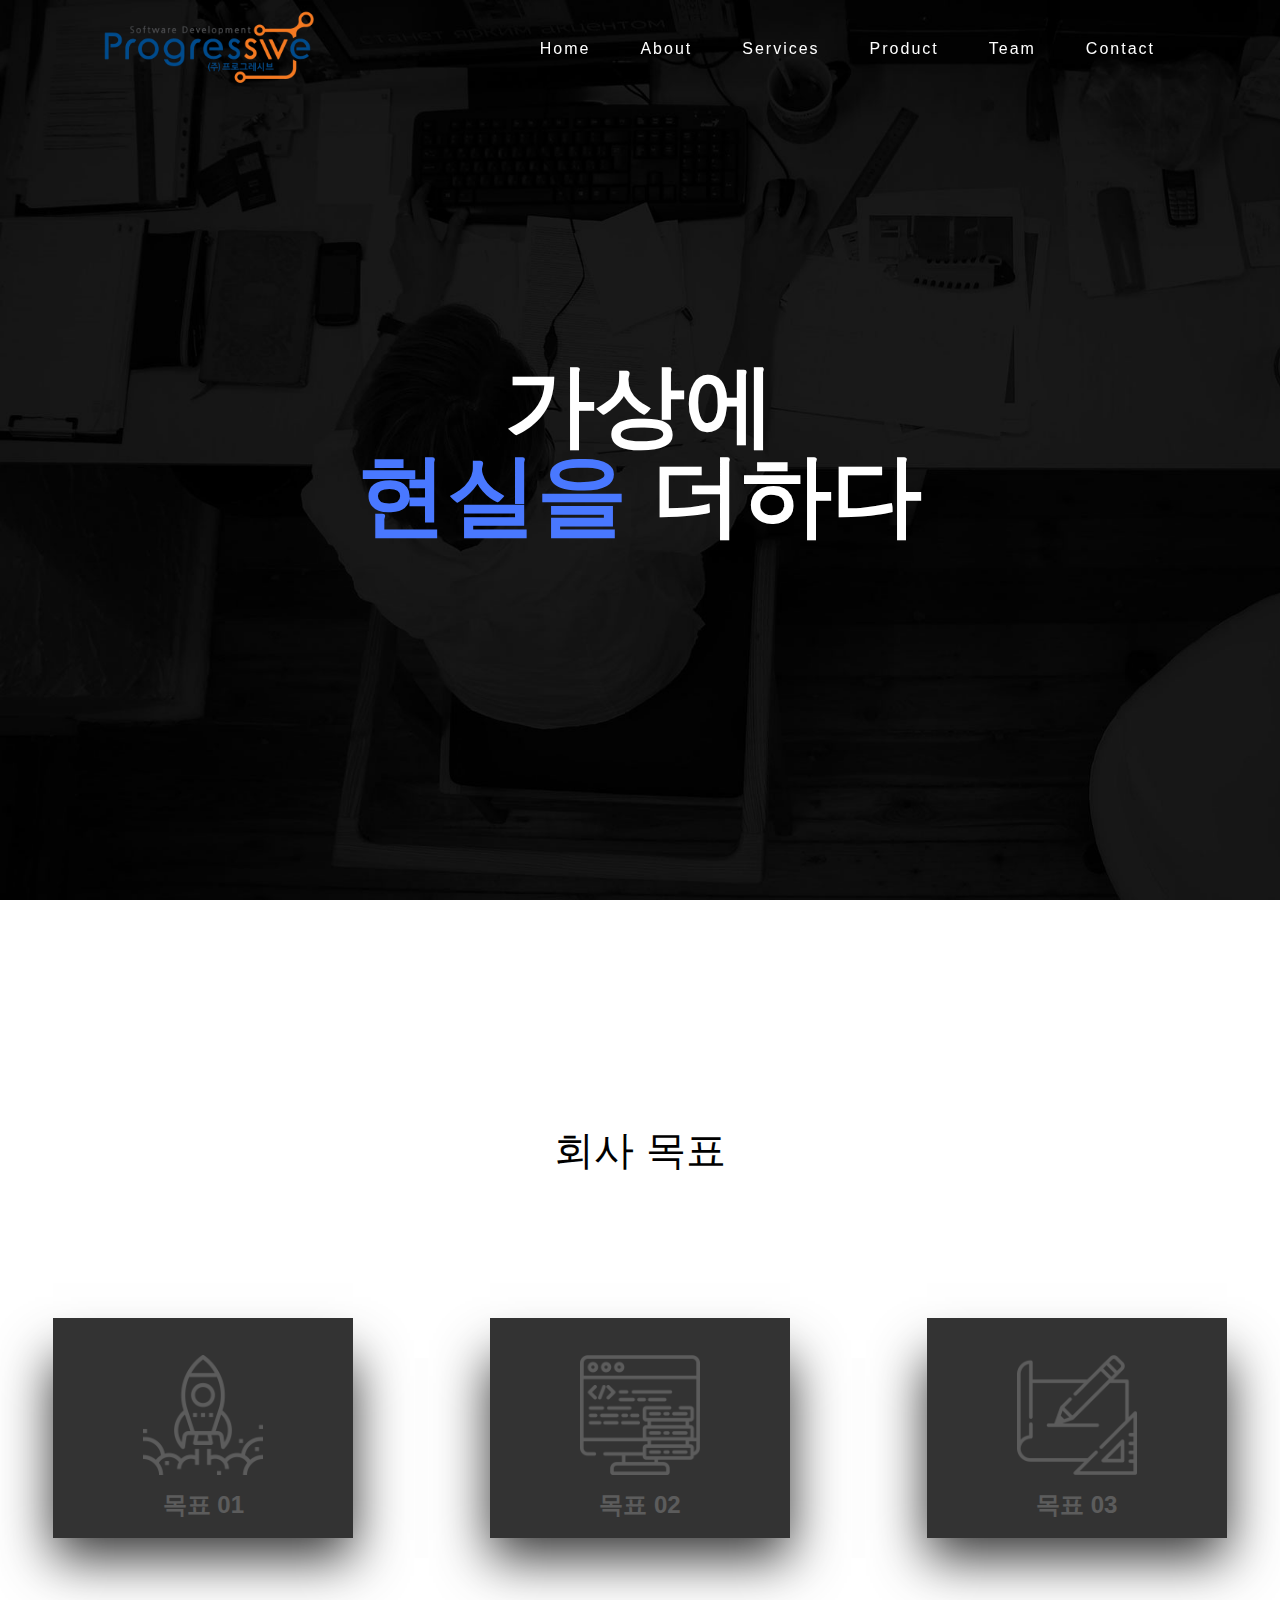
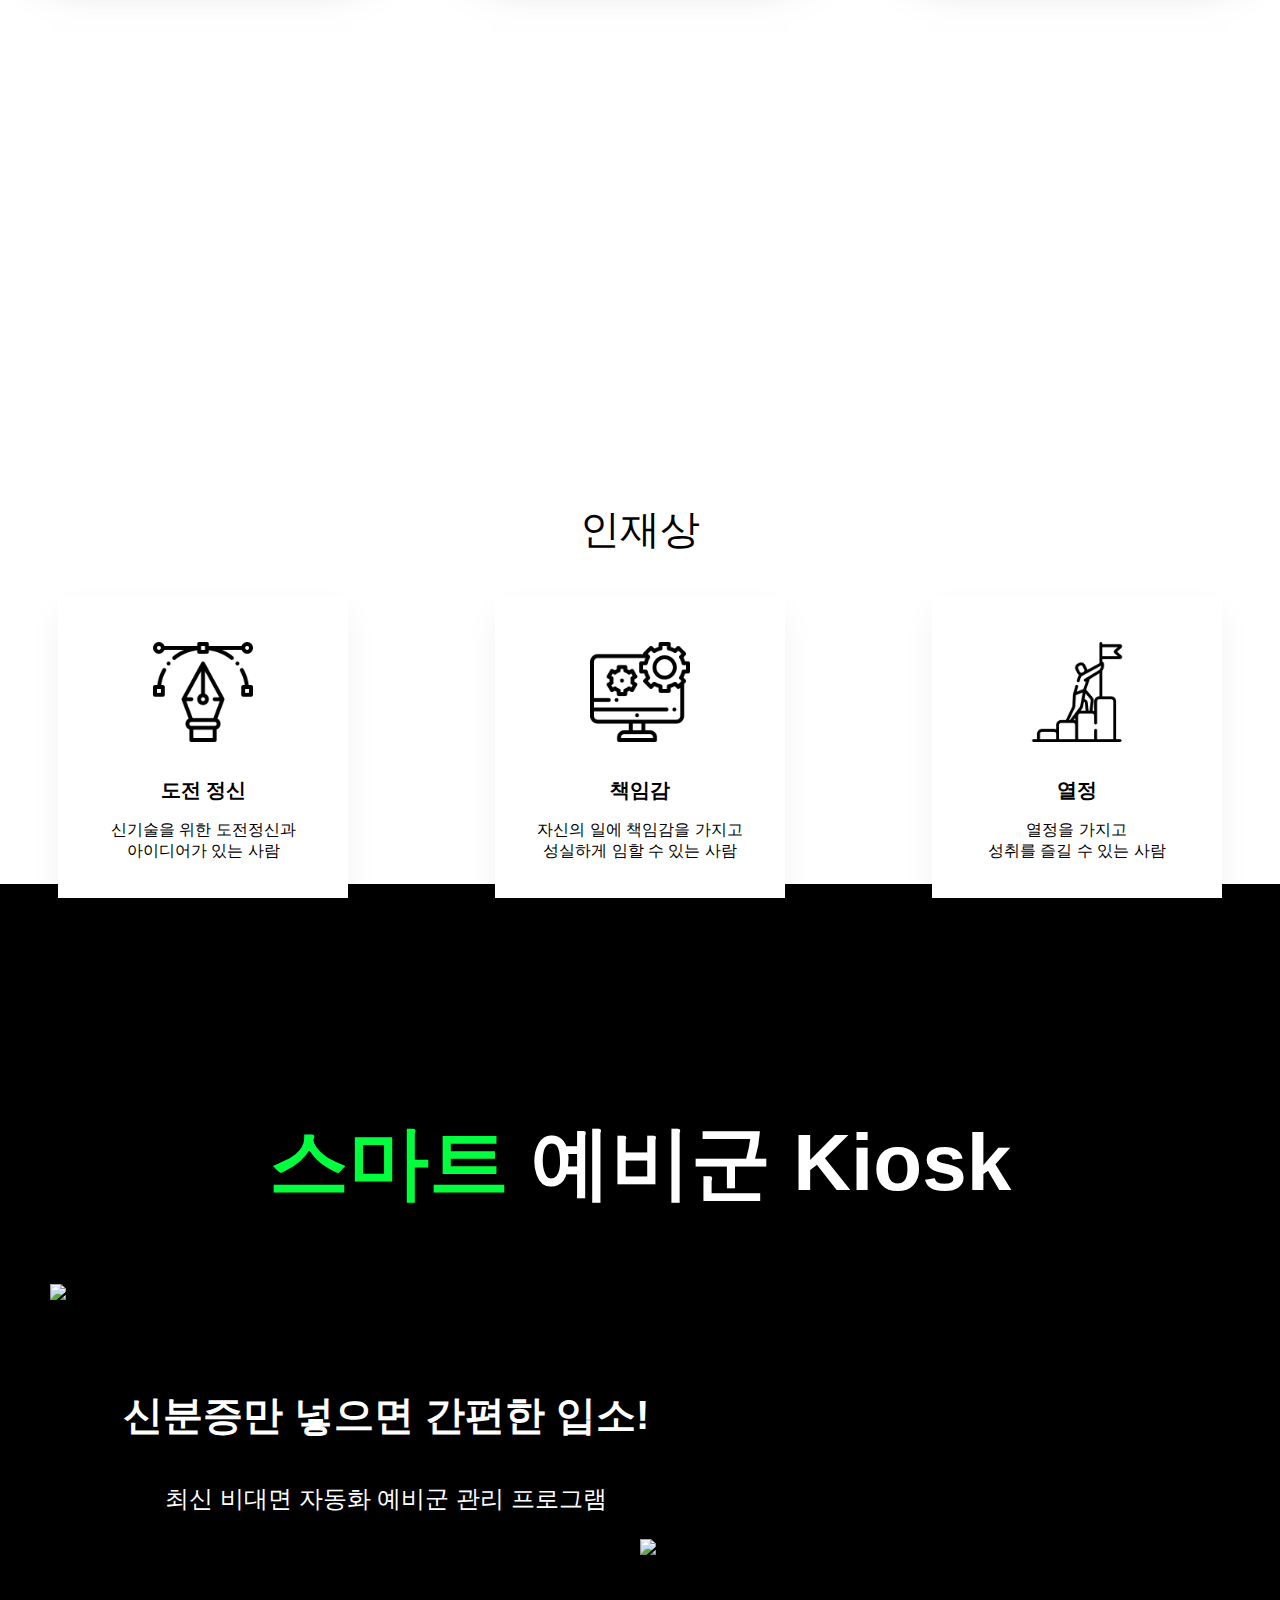
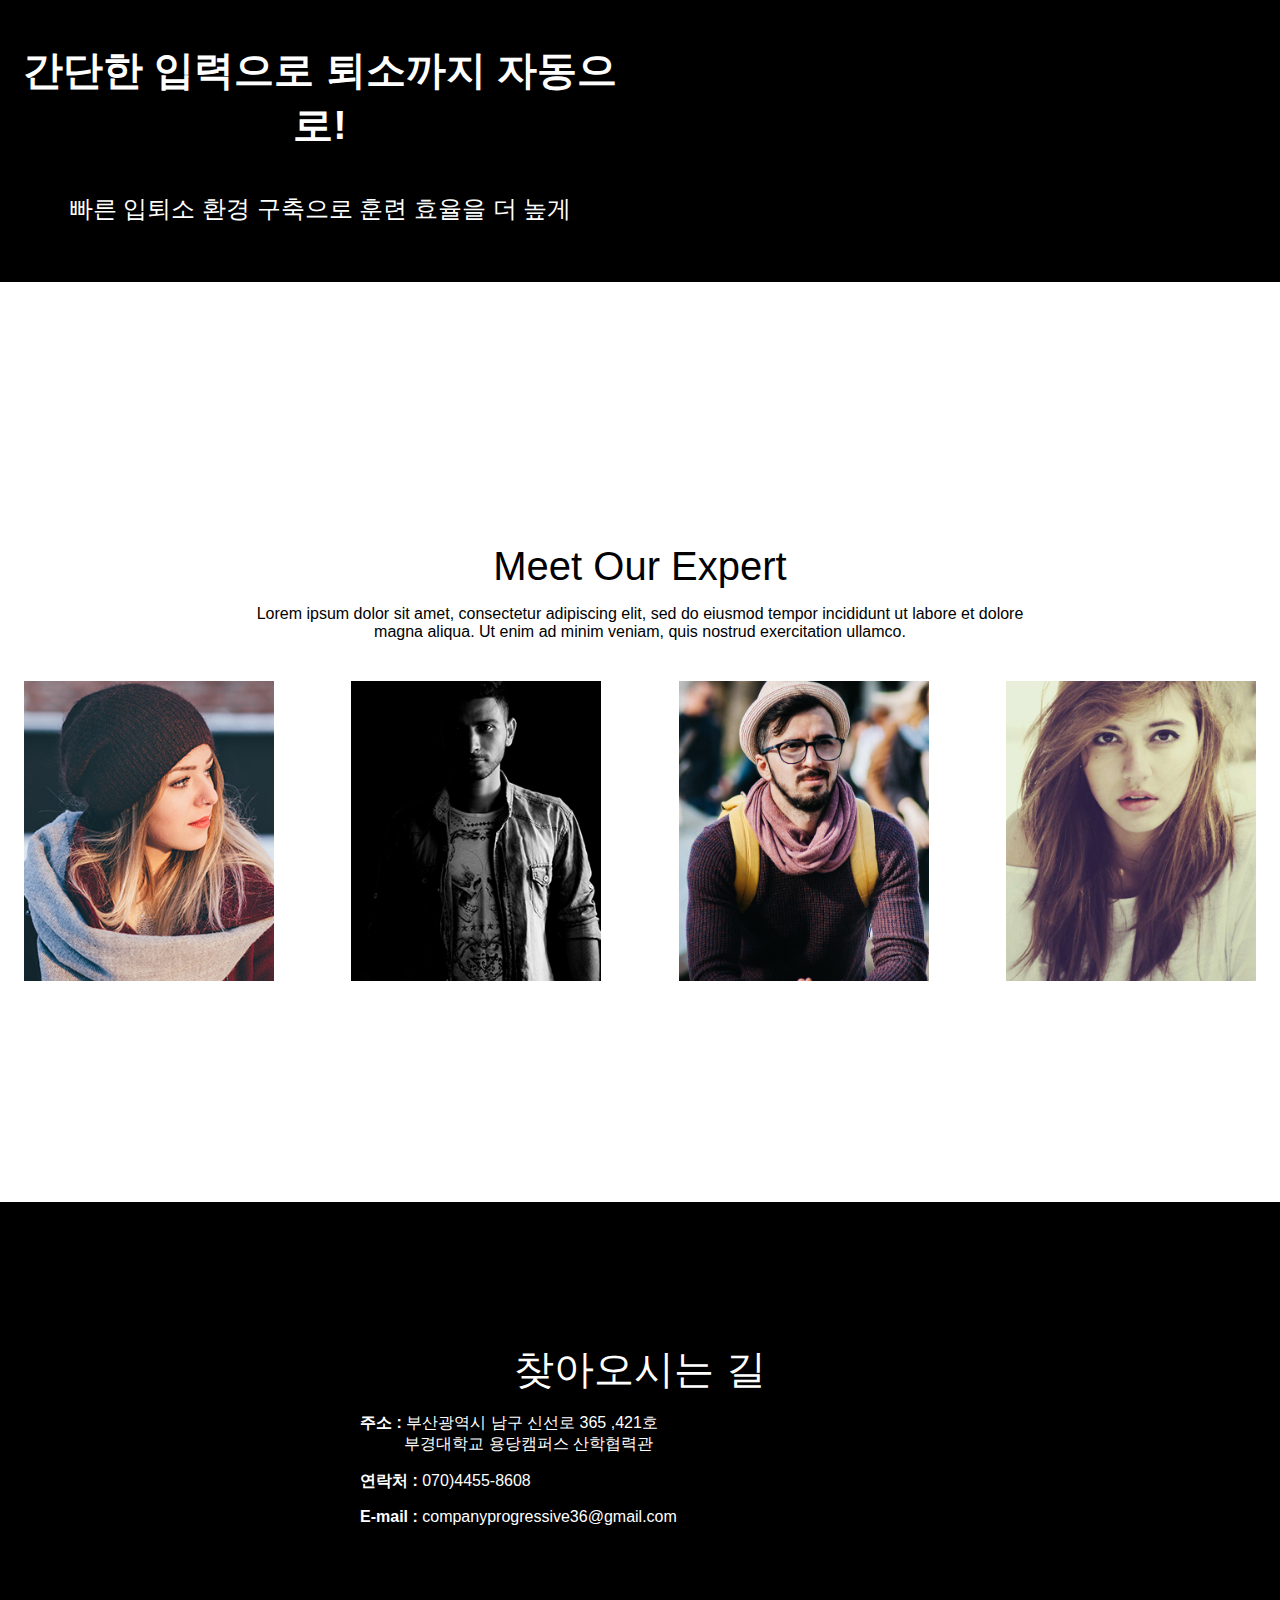
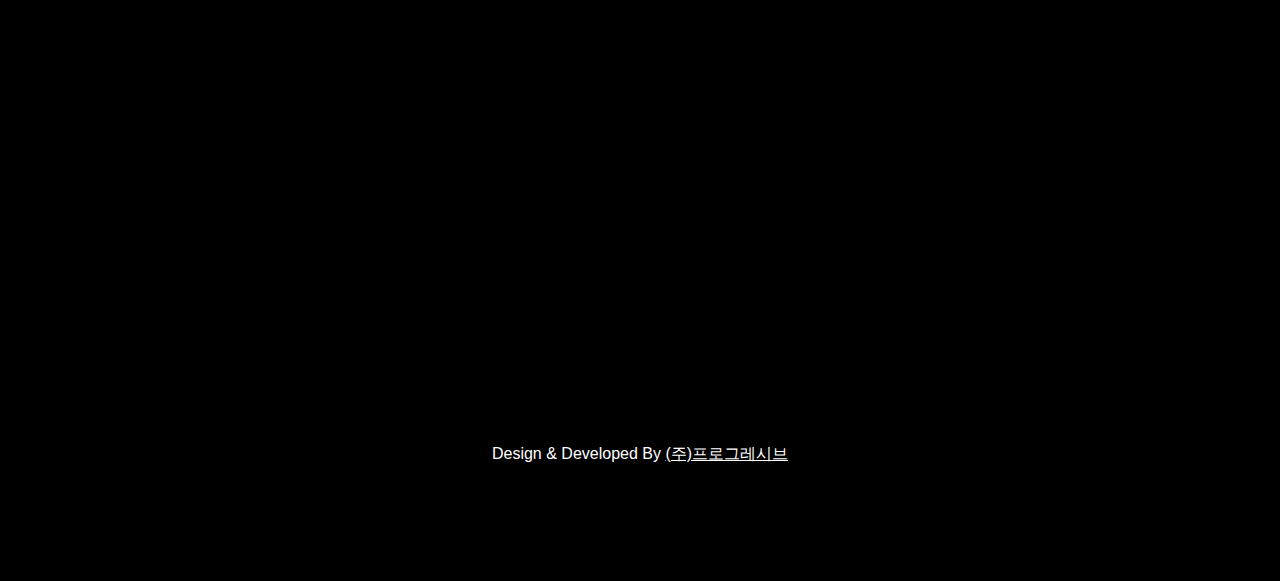
==== index.html @ cb497683 "ㅇㅇㅇ" ====
<!doctype html>
<html>
<head>
<meta name="viewport" content="width=device-width, inital-scale=1.0">
<meta charset="utf-8">
<link rel="stylesheet" href="style.css">
<title>프로그레시브, IOT Owner</title>
</head>

<body>
	<!-- Header -->
	<header id="header">
		<a href="#" class="logo"><img src="logo.png"></a>
		<ul>
			<li><a href="#home" onClick="toggle()">Home</a></li>
			<li><a href="#about" onClick="toggle()">About</a></li>
			<li><a href="#services" onClick="toggle()">Services</a></li>
			<li><a href="#product" onClick="toggle()">Product</a></li>
			<li><a href="#team" onClick="toggle()">Team</a></li>
			<li><a href="#contact" onClick="toggle()">Contact</a></li>
		</ul>
		<div class="toggle" onClick="toggle()"></div>
	</header>
	<!-- Banner -->
	<section class="banner" id="home">
		<h1>가상에<br><span>현실을</span> 더하다</h1>
	</section>
	<!-- About -->
	<section class="sec" id="about">
		<div class="content">
			<div class="mxw800p">
				<h3>회사 목표</h3>
			</div>
			<div class="what">
				<div class="yard">
					<div class="pack pack1">
						<div class="content">
							<img src="startup.png">
							<h3>목표 01</h3>
						</div>
					</div>
					<div class="pack pack2">
						<div class="content">
							<a>고객 감동</a>
							<p>고객과 함께 성장하는 기업</p>
						</div>
					</div>
				</div>
				<div class="yard">
					<div class="pack pack1">
						<div class="content">
							<img src="data.png">
							<h3>목표 02</h3>
						</div>
					</div>
					<div class="pack pack2">
						<div class="content">
							<a>기술 고도화</a>
							<p>앞서나가는 4차산업으로<br>사회를 편리하게</p>
						</div>
					</div>
				</div>
				<div class="yard">
					<div class="pack pack1">
						<div class="content">
							<img src="sketch.png">
							<h3>목표 03</h3>
						</div>
					</div>
					<div class="pack pack2">
						<div class="content">
							<a>창의적 도전</a>
							<p>아이디어가 있다면 도전!</p>
						</div>
					</div>
				</div>
			</div>
		</div>
	</section>
	<!-- Services -->
	<section class="sec" id="services">
		<div class="content">
			<div class="mxw800p">
				<h3>인재상</h3>
			</div>
			<div class="services">
				<div class="box">
					<div class="iconBx">
						<img src="icon1.png">
					</div>
					<div class="content">
						<h2>도전 정신</h2>
						<p>신기술을 위한 도전정신과<br>아이디어가 있는 사람</p>
					</div>
				</div>
				<div class="box">
					<div class="iconBx">
						<img src="icon2.png">
					</div>
					<div class="content">
						<h2>책임감</h2>
						<p>자신의 일에 책임감을 가지고<br>성실하게 임할 수 있는 사람</p>
					</div>
				</div>
				<div class="box">
					<div class="iconBx">
						<img src="icon3.png">
					</div>
					<div class="content">
						<h2>열정</h2>
						<p>열정을 가지고<br>성취를 즐길 수 있는 사람</p>
					</div>
				</div>
			</div>
		</div>
	</section>
	<!-- Background -->
	<section class="black"></section>
	<!-- Product -->
	<section class="prod" id="product">
		<h2><span>스마트</span> 예비군 Kiosk</h2>
		<div class="kiosk1">
			<div class="img1">
				<img src="주민등록증.gif">
			</div>
			<div class="kitext1">
				<h3>신분증만 넣으면 간편한 입소!</h3>
				<p>최신 비대면 자동화 예비군 관리 프로그램</p>
			</div>
		</div>
		<div class="kiosk2">
			<div class="kitext2">
				<h3>간단한 입력으로 퇴소까지 자동으로!</h3>
				<p>빠른 입퇴소 환경 구축으로 훈련 효율을 더 높게</p>
			</div>
			<div class="img2">
				<img src="훈련필증.gif">
			</div>
		</div>
	</section>
	<!-- Team -->
	<section class="sec" id="team">
		<div class="content">
			<div class="mxw800p">
				<h3>Meet Our Expert</h3>
				<p>Lorem ipsum dolor sit amet, consectetur adipiscing elit, sed do eiusmod tempor incididunt ut labore et dolore magna aliqua. Ut enim ad minim veniam, quis nostrud exercitation ullamco.</p>
			</div>
			<div class="teamBx">
				<div class="member">
					<div class="imgBx">
						<img src="1.jpg">
					</div>
					<div class="details">
						<div>
							<h2>John Doe<br><span>Creative Director</span></h2>
						</div>
					</div>
				</div>
				<div class="member">
					<div class="imgBx">
						<img src="2.jpg">
					</div>
					<div class="details">
						<div>
							<h2>John Doe<br><span>Creative Director</span></h2>
						</div>
					</div>
				</div>
				<div class="member">
					<div class="imgBx">
						<img src="3.jpg">
					</div>
					<div class="details">
						<div>
							<h2>John Doe<br><span>Creative Director</span></h2>
						</div>
					</div>
				</div>
				<div class="member">
					<div class="imgBx">
						<img src="4.jpg">
					</div>
					<div class="details">
						<div>
							<h2>John Doe<br><span>Creative Director</span></h2>
						</div>
					</div>
				</div>
			</div>
		</div>
	</section>
	<!-- Contact -->
	<section class="sec contact" id="contact">
		<div class="content">
			<div class="mxw800p">
				<h3>찾아오시는 길</h3>
				<p class="call"><strong>주소 : </strong>부산광역시 남구 신선로 365 ,421호<br>	
			    &nbsp; &nbsp; &nbsp; &nbsp; &nbsp; 부경대학교 용당캠퍼스 산학협력관</p>
				<p class="call"><strong>연락처 : </strong>070)4455-8608</p>
				<p class="call"><strong>E-mail : </strong>companyprogressive36@gmail.com</p>
			</div>
			<div class="contactForm">
				<p><iframe src="https://www.google.com/maps/embed?pb=!1m18!1m12!1m3!1d1372.1797514083453!2d129.08858144694892!3d35.11640205543514!2m3!1f0!2f0!3f0!3m2!1i1024!2i768!4f13.1!3m3!1m2!1s0x3568ec6add379f1d%3A0xd3a417b6aca2bd57!2z67aA6rK964yA7ZWZ6rWQIOyaqeuLuey6oO2NvOyKpA!5e0!3m2!1sko!2skr!4v1593048261372!5m2!1sko!2skr" width="500" height="450" frameborder="0" style="border:0;" allowfullscreen="" aria-hidden="false" tabindex="0"></iframe></p>
			</div>
			<p class="copyright">Design & Developed By <a href="#">(주)프로그레시브</a></p>
		</div>
	</section>
	<!-- 바꾼거 테스트하는거 -->
	<script type="text/javascript">
		window.addEventListener("scroll", function(){
			var header = document.querySelector("header");
			header.classList.toggle("sticky", window.scrollY > 0);
		})
		function toggle(){
			var header = document.querySelector("header");
			header.classList.toggle("active");
		}
	</script>
</body>
</html>
---- style.css ----
@charset "utf-8";
/* CSS Document */

html{
	margin: 0;
	padding: 0;
	box-sizing: border-box;
	font-family: 'Poppins', sans-serif;
	scroll-behavior: smooth;
}
body{
	margin: 0;
	padding: 0;
	min-height: 1000px;
	overflow-x: hidden;
}
header{
	position: fixed;
	padding: 10px 0;
	top: 0;
	left: 0;
	width: 100%;
	display: flex;
	justify-content: space-between;
	align-items: center;
	z-index: 1000;
	transition: 0.6s;
}
header.sticky{
	padding: 5px 0;
	background: #fff;
	border-bottom: 1px solid rgba(0,0,0,.1);
}
header.sticky .logo{
	padding: 0 0 0 100px;
}
header.sticky ul{
	padding: 0 100px 0 0;
}
header .logo{
	position: relative;
	padding: 0 0 0 100px;
	transition: 0.6s;
}
header .logo img{
	width: 220px;
}
header ul{
	position: relative;
	padding: 0 100px 0 0;
	display: flex;
	justify-content: center;
	align-items: center;
}
header ul li{
	position: relative;
	list-style: none;
}
header ul li a{
	position: relative;
	margin: 0 10px;
	padding: 5px 15px;
	text-decoration: none;
	color: #fff;
	letter-spacing: 2px;
	font-weight: 400;
	transition: 0.6s;
}
header ul li a:hover{
	color: #fff;
	background: #f00;
}
header.sticky .logo,
header.sticky ul li a{
	color: #000;
}
header.sticky ul li a:hover{
	color: #fff;
	background: #f00;
}

.banner{
	position: relative;
	width: 100%;
	min-height: 100vh;
	background: url("bg.jpg");
	background-size: cover;
	display: flex;
	justify-content: center;
	align-items: center;
}
.banner h1{
	color: #fff;
	font-size: 90px;
	text-transform: uppercase;
	text-align: center;
	line-height: 1em;
	transition: 0.5s;
	transform-origin: left;
	transform: scaleX(1);
}
.banner h1 span{
	color: #4978ff;
}

.sec{
	background: #fff;
	padding: 100px 0;
	min-height: 80vh;
	display: flex;
	justify-content: center;
	align-items: center;
}
.sec .content{
	position: relative;
	text-align: center;
	width: 100%;
}
.mxw800p{
	max-width: 800px;
	margin: 0 auto;
}
.mxw800p h3{
	font-size: 40px;
	font-weight: 200;
	margin-bottom: 10px;
}
.what{
	position: relative;
	display: grid;
	grid-template-columns: repeat(auto-fit, minmax(300px, 1fr));
	grid-gap: 30px;
	max-width: 1400px;
	justify-content: center;
	align-items: center;
	margin: 40px auto 0;
}
.yard{
	position: relative;
	margin: 0 auto;
}
.yard .pack{
	width: 300px;
	height: 200px;
	transition: 0.5s;
}
.yard .pack.pack1{
	position: relative;
	background: #333;
	display: flex;
	padding: 20px 0 0;
	justify-content: center;
	align-items: center;
	z-index: 1;
	transform: translateY(100px);
}
.yard:hover .pack.pack1{
	background: #ff0057;
	transform: translateY(0);
}
.yard .pack.pack1 .content{
	opacity: 0.2;
	transition: 0.5s;
}
.yard:hover .pack.pack1 .content{
	opacity: 1;
}
.yard .pack.pack1 .content img{
	max-width: 120px;
}
.yard .pack.pack1 .content h3{
	margin: 10px 0 0;
	padding: 0;
	color: #fff;
	text-align: center;
	font-size: 1.5em;
}
.yard .pack.pack2{
	position: relative;
	background: #fff;
	display: flex;
	justify-content: center;
	align-items: center;
	padding: 20px;
	box-sizing: border-box;
	box-shadow: 0 20px 50px rgba(0,0,0,0.8);
	transform: translateY(-100px);
}
.yard:hover .pack.pack2{
	transform: translateY(0);
}
.yard .pack.pack2 .content p{
	margin: 0;
	padding: 0;
}
.yard .pack.pack2 .content a{
	margin: 0 0 15px;
	display: inline-block;
	text-decoration: none;
	font-weight: 900;
	color: #333;
	padding: 5px;
	border: 1px solid #333;
}
.yard .pack.pack2 .content a:hover{
	background: #333;
	color: #fff;
}

.services{
	position: relative;
	display: grid;
	grid-template-columns: repeat(auto-fit, minmax(300px, 1fr));
	grid-gap: 30px;
	max-width: 1400px;
	margin: 40px auto 0;
}
.services .box{
	width: 250px;
	margin: 0 auto;
	background: #fff;
	padding: 20px;
	box-shadow: 0 15px 30px rgba(0,0,0,0.05);
	z-index: 1;
}
.services .box .iconBx{
	margin-top: 25px;
}
.services .box .iconBx img{
	max-width: 100px;
	margin-bottom: 15px;
}
.services .box h2{
	font-size: 20px;
	margin-bottom: 10px;
	text-transform: uppercase;
	font-weight: 700;
}
.black{
	background: #000;
	padding-top: 10%;
	margin-top: -20%;
	min-height: 30vh;
}

.prod{
	background: #000;
	position: relative;
	width: 100%;
	min-height: 100vh;
	padding-top: 50px;
	margin-top: -350px;
}
.prod h2{
	margin-top: 10%;
	text-align: center;
	align-items: center;
	font-size: 5em;
	color: #fff;
}
.prod h2 span{
	color: #00FF3C;
}
.prod .kiosk1{
	position: relative;
	top: 0;
	display: flex;
}
.prod .kiosk1 img{
	position: relative;
	max-width: 900px;
	padding-left: 50px;
	padding-bottom: 50px;
}
.prod .kitext1{
	color: #fff;
	text-align: center;
	padding-top: 5%;
	width: 50%;
}
.kitext1 h3{
	font-size: 2.5em;
}
.kitext1 p{
	font-size: 1.5em;
}
.prod .kiosk2{
	position: relative;
	top: 0;
	display: flex;
}
.prod .kitext2{
	color: #fff;
	text-align: center;
	padding-top: 5%;
	width: 50%;
}
.kitext2 h3{
	font-size: 2.5em;
}
.kitext2 p{
	font-size: 1.5em;
}
.prod .kiosk2 img{
	position: relative;
	max-width: 900px;
	padding-bottom: 50px;
	padding-right: 50px;
}

.teamBx{
	position: relative;
	display: grid;
	grid-template-columns: repeat(auto-fit, minmax(250px, 1fr));
	grid-gap: 30px;
	max-width: 1500px;
	margin: 40px auto 0;
}
.teamBx .member{
	position: relative;
	background: #000;
	min-height: 300px;
	width: 250px;
	margin: 0 auto;
	display: flex;
	justify-content: center;
	align-items: center;
}
.teamBx .member .imgBx{
	position: absolute;
	top: 0;
	left: 0;
	width: 100%;
	height: 100%;
}
.teamBx .member .imgBx img{
	position: absolute;
	top: 0;
	left: 0;
	width: 100%;
	height: 100%;
	object-fit: cover;
}
.teamBx .member .details{
	position: absolute;
	top: 0;
	left: 0;
	width: 100%;
	height: 100%;
	display: flex;
	justify-content: center;
	align-items: center;
	background: #000;
	transition: 0.2s;
	opacity: 0;
}
.teamBx .member:hover .details{
	opacity: 1;
}
.teamBx .member .details h2{
	color: #fff;
	text-transform: uppercase;
	font-size: 20px;
	letter-spacing: 1px;
}
.teamBx .member .details h2 span{
	display: block;
	font-size: 12px;
	font-weight: 300;
}

.contact{
	background: #000;
}
.contact h3,
.contact p{
	color: #fff;
}
.contact .content .mxw800p p{
	padding: 0 15px 0 15%;
}
.call{
	text-align: left;
}
.contactForm{
	position: relative;
	max-width: 800px;
	margin: 0 auto;
	display: flex;
	align-items: center;
	justify-content: center;
}
.copyright a{
	color: #fff;
}
.toggle{
	display: none;
}

@media (max-width: 900px){
	header .logo{
		padding: 0 0 0 50px;
	}
	header .toggle{
		margin: 0 50px 0 0;
	}
	header.sticky .logo{
		padding: 0 0 0 50px;
	}
	header.sticky ul{
		padding: 0 50px 0 0;
	}
	.toggle{
		display: block;
		position: relative;
		width: 30px;
		height: 30px;
		cursor: pointer;
	}
	.toggle:before{
		content: '';
		position: absolute;
		top: 4px;
		width: 100%;
		height: 2px;
		background: #000;
		z-index: 10000;
		box-shadow: 0 10px 0 #000;
		transition: 0.5s;
	}
	.toggle:after{
		content: '';
		position: absolute;
		bottom: 4px;
		width: 100%;
		height: 2px;
		background: #000;
		z-index: 10000;
		transition: 0.5s;
	}
	.banner{
		background-position: center;
	}
	.banner h1{
		font-size: 60px;
	}
	.contactForm iframe{
		width: 300px;
		height: 250px;
	}

	header{
		background: #fff;
	}
	header ul{
		position: absolute;
		top: 70px;
		left: 0;
		width: 100%;
		height: 100vh;
		text-align: center;
		overflow: auto;
		background: #fff;
		visibility: hidden;
		opacity: 0;
	}
	header.active ul{
		visibility: visible;
		opacity: 1;
		display: block;
		padding-top: 20px;
	}
	header.active ul li a{
		display: inline-block;
		margin: 10px 0;
		font-size: 20px;
	}
	header .logo,
	header ul li a{
		color: #000;
	}
	.sec{
		padding: 80px 50px;
	}
	.contact .content .mxw800p p{
		padding: 0 0 0 10%;
	}
	.prod{
		justify-content: center;
		align-items: center;
	}
	.prod h2{
		font-size: 2em;
	}
	.prod .kiosk1{
		display: block;
	}
	.prod .kiosk1 img{
		position: relative;
		max-width: 400px;
		padding: 0;
		display: block;
		margin: 0 auto;
	}
	.prod .kitext1{
		padding-top: 0;
		padding-bottom: 50px;
		width: 100%;
	}
	.prod .kiosk2{
		display: block;
	}
	.prod .kitext2{
		padding: 0;
		width: 100%;
	}
	.prod .kiosk2 img{
		position: relative;
		max-width: 400px;
		padding: 0;
		display: block;
		margin: 0 auto;
	}
	.kitext1 h3{
		font-size: 1.5em;
	}
	.kitext1 p{
		font-size: 1em;
	}
	.kitext2 h3{
		font-size: 1.5em;
	}
	.kitext2 p{
		font-size: 1em;
	}
}
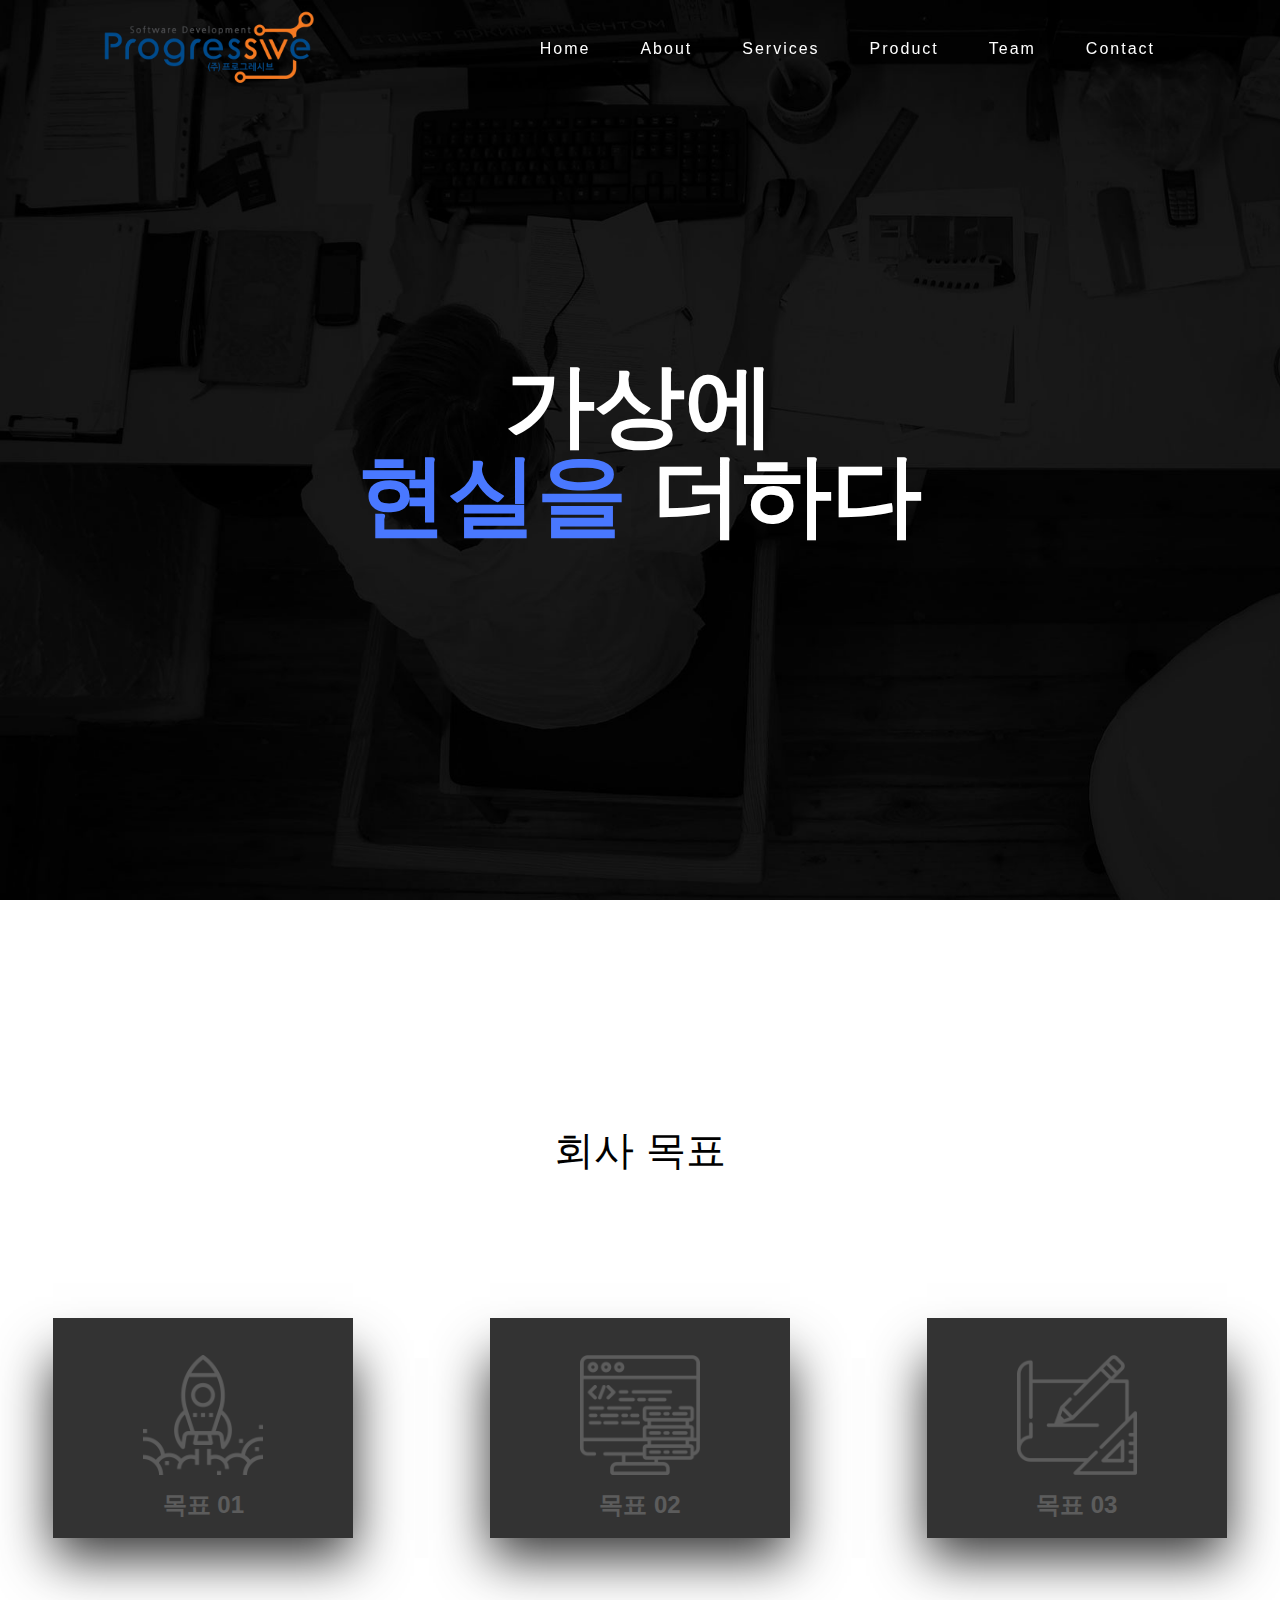
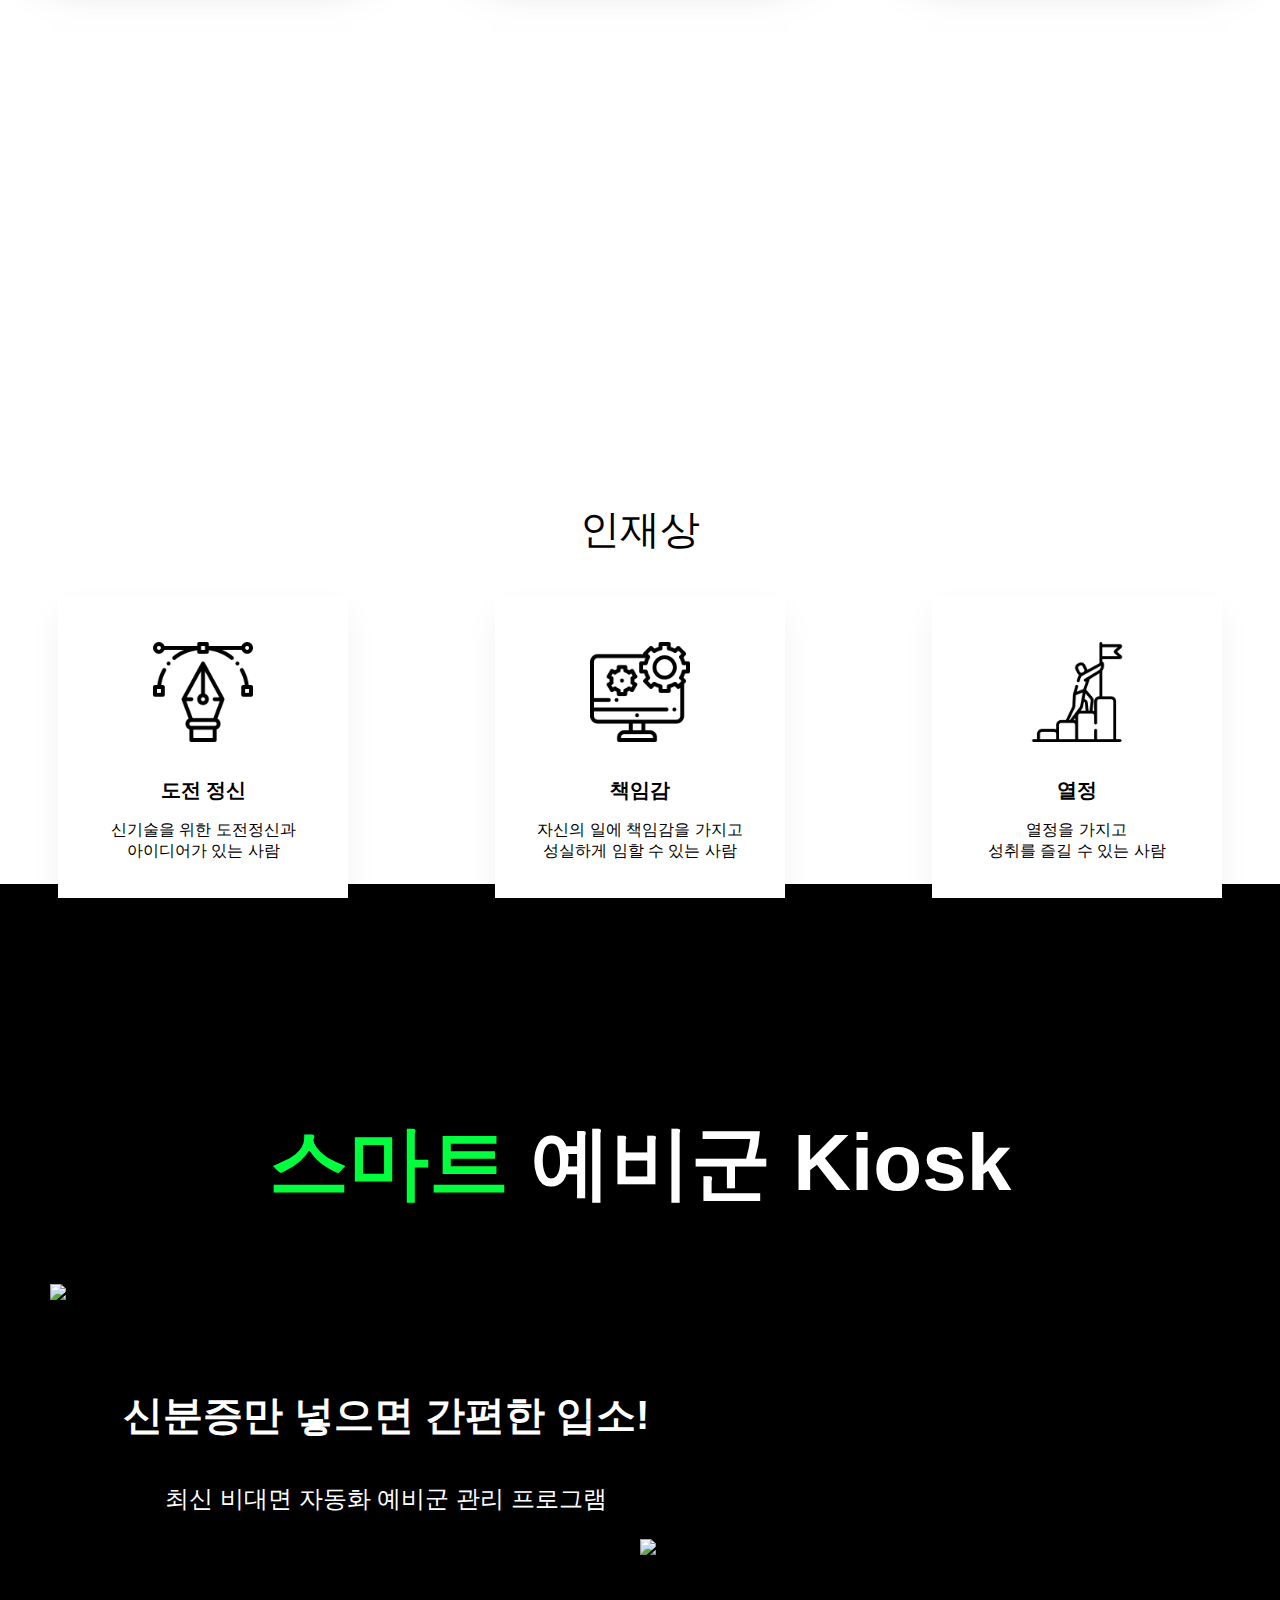
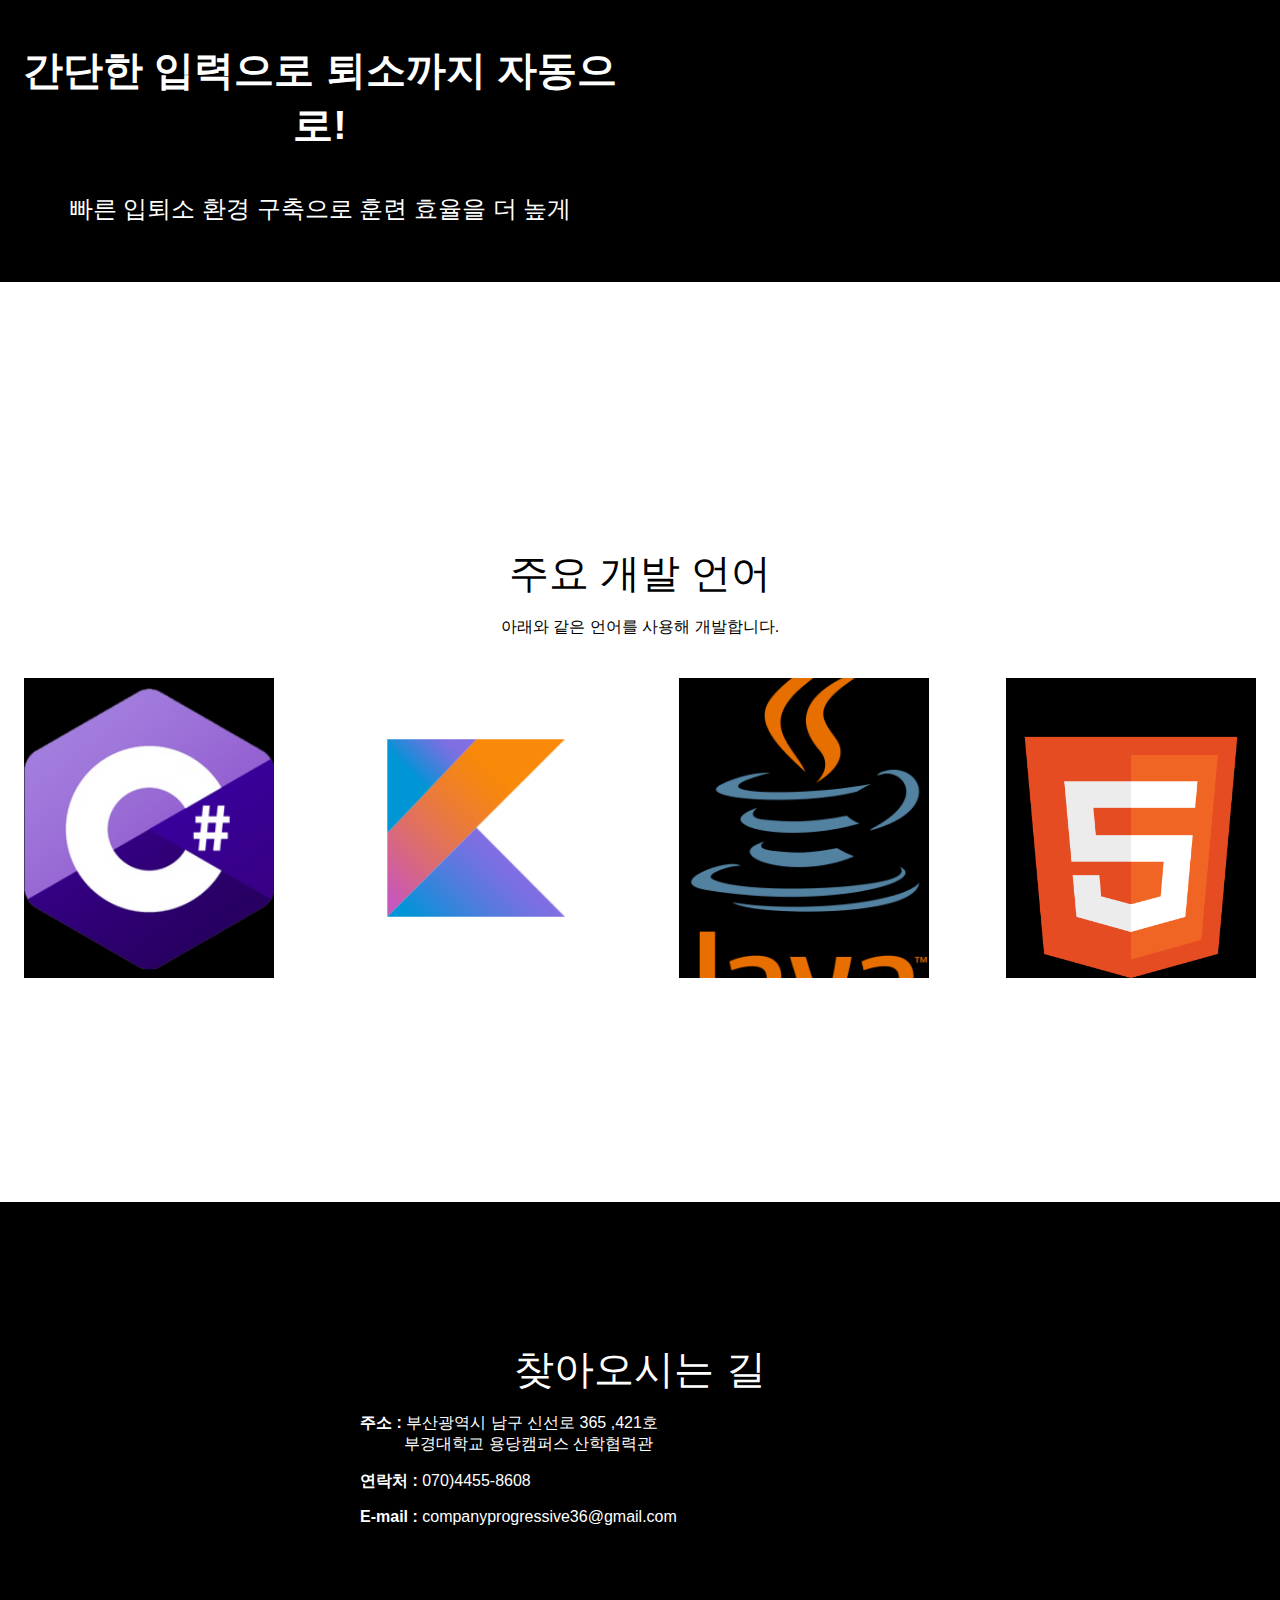
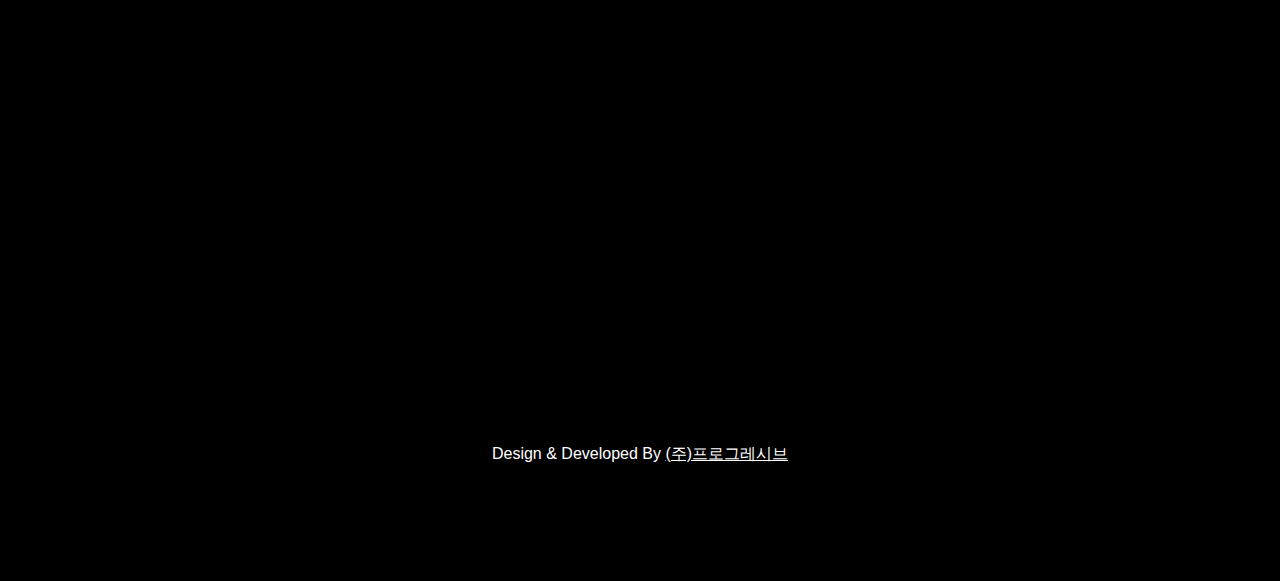
==== commit 966b24eb: "Update index.html" ====
--- a/index.html
+++ b/index.html
@@ -142,47 +142,47 @@
 	<section class="sec" id="team">
 		<div class="content">
 			<div class="mxw800p">
-				<h3>Meet Our Expert</h3>
-				<p>Lorem ipsum dolor sit amet, consectetur adipiscing elit, sed do eiusmod tempor incididunt ut labore et dolore magna aliqua. Ut enim ad minim veniam, quis nostrud exercitation ullamco.</p>
+				<h3>주요 개발 언어</h3>
+				<p>아래와 같은 언어를 사용해 개발합니다.</p>
 			</div>
 			<div class="teamBx">
 				<div class="member">
 					<div class="imgBx">
-						<img src="1.jpg">
-					</div>
-					<div class="details">
-						<div>
-							<h2>John Doe<br><span>Creative Director</span></h2>
-						</div>
-					</div>
-				</div>
-				<div class="member">
-					<div class="imgBx">
-						<img src="2.jpg">
-					</div>
-					<div class="details">
-						<div>
-							<h2>John Doe<br><span>Creative Director</span></h2>
-						</div>
-					</div>
-				</div>
-				<div class="member">
-					<div class="imgBx">
-						<img src="3.jpg">
-					</div>
-					<div class="details">
-						<div>
-							<h2>John Doe<br><span>Creative Director</span></h2>
-						</div>
-					</div>
-				</div>
-				<div class="member">
-					<div class="imgBx">
-						<img src="4.jpg">
-					</div>
-					<div class="details">
-						<div>
-							<h2>John Doe<br><span>Creative Director</span></h2>
+						<img src="1.png">
+					</div>
+					<div class="details">
+						<div>
+							<h2>C#<br><span>씨 샾</span></h2>
+						</div>
+					</div>
+				</div>
+				<div class="member">
+					<div class="imgBx">
+						<img src="2.png">
+					</div>
+					<div class="details">
+						<div>
+							<h2>Kotlin<br><span>코틀린</span></h2>
+						</div>
+					</div>
+				</div>
+				<div class="member">
+					<div class="imgBx">
+						<img src="3.png">
+					</div>
+					<div class="details">
+						<div>
+							<h2>Java<br><span>자바</span></h2>
+						</div>
+					</div>
+				</div>
+				<div class="member">
+					<div class="imgBx">
+						<img src="4.png">
+					</div>
+					<div class="details">
+						<div>
+							<h2>HTML<br><span>홈페이지</span></h2>
 						</div>
 					</div>
 				</div>
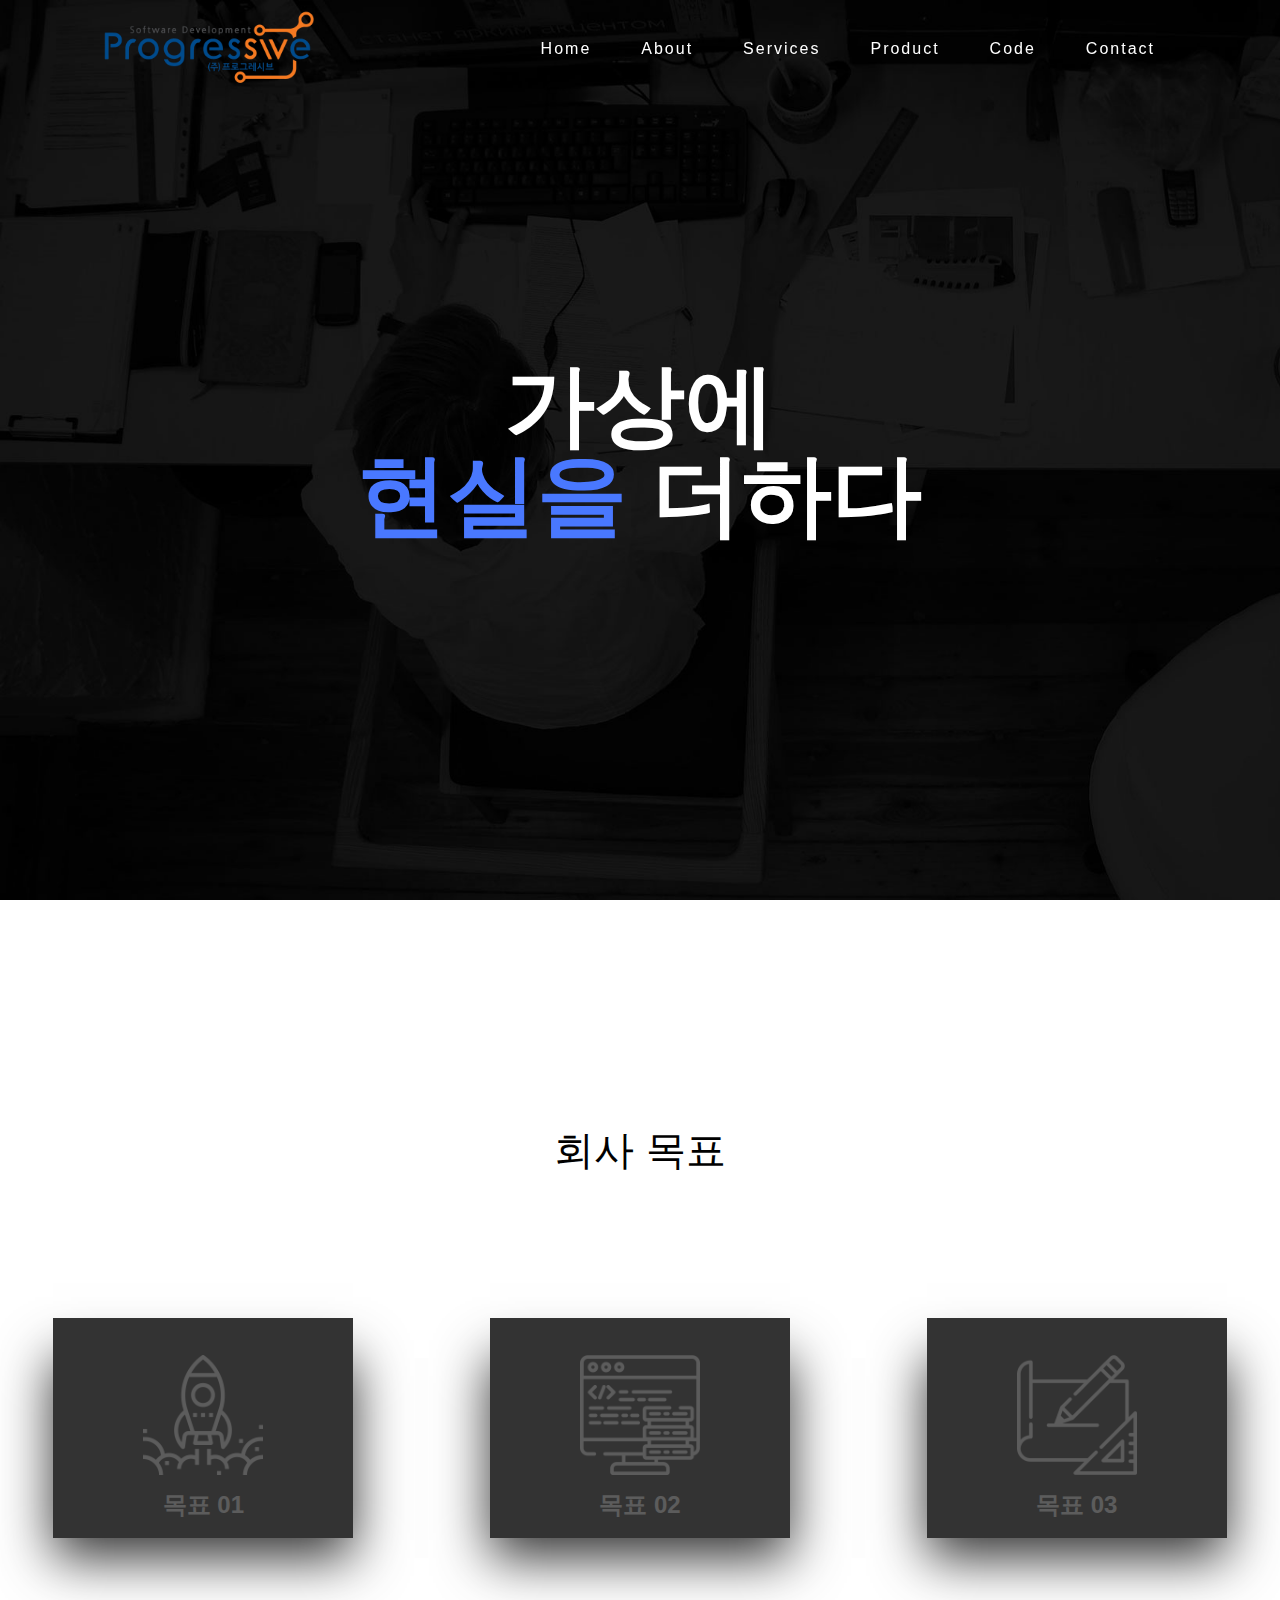
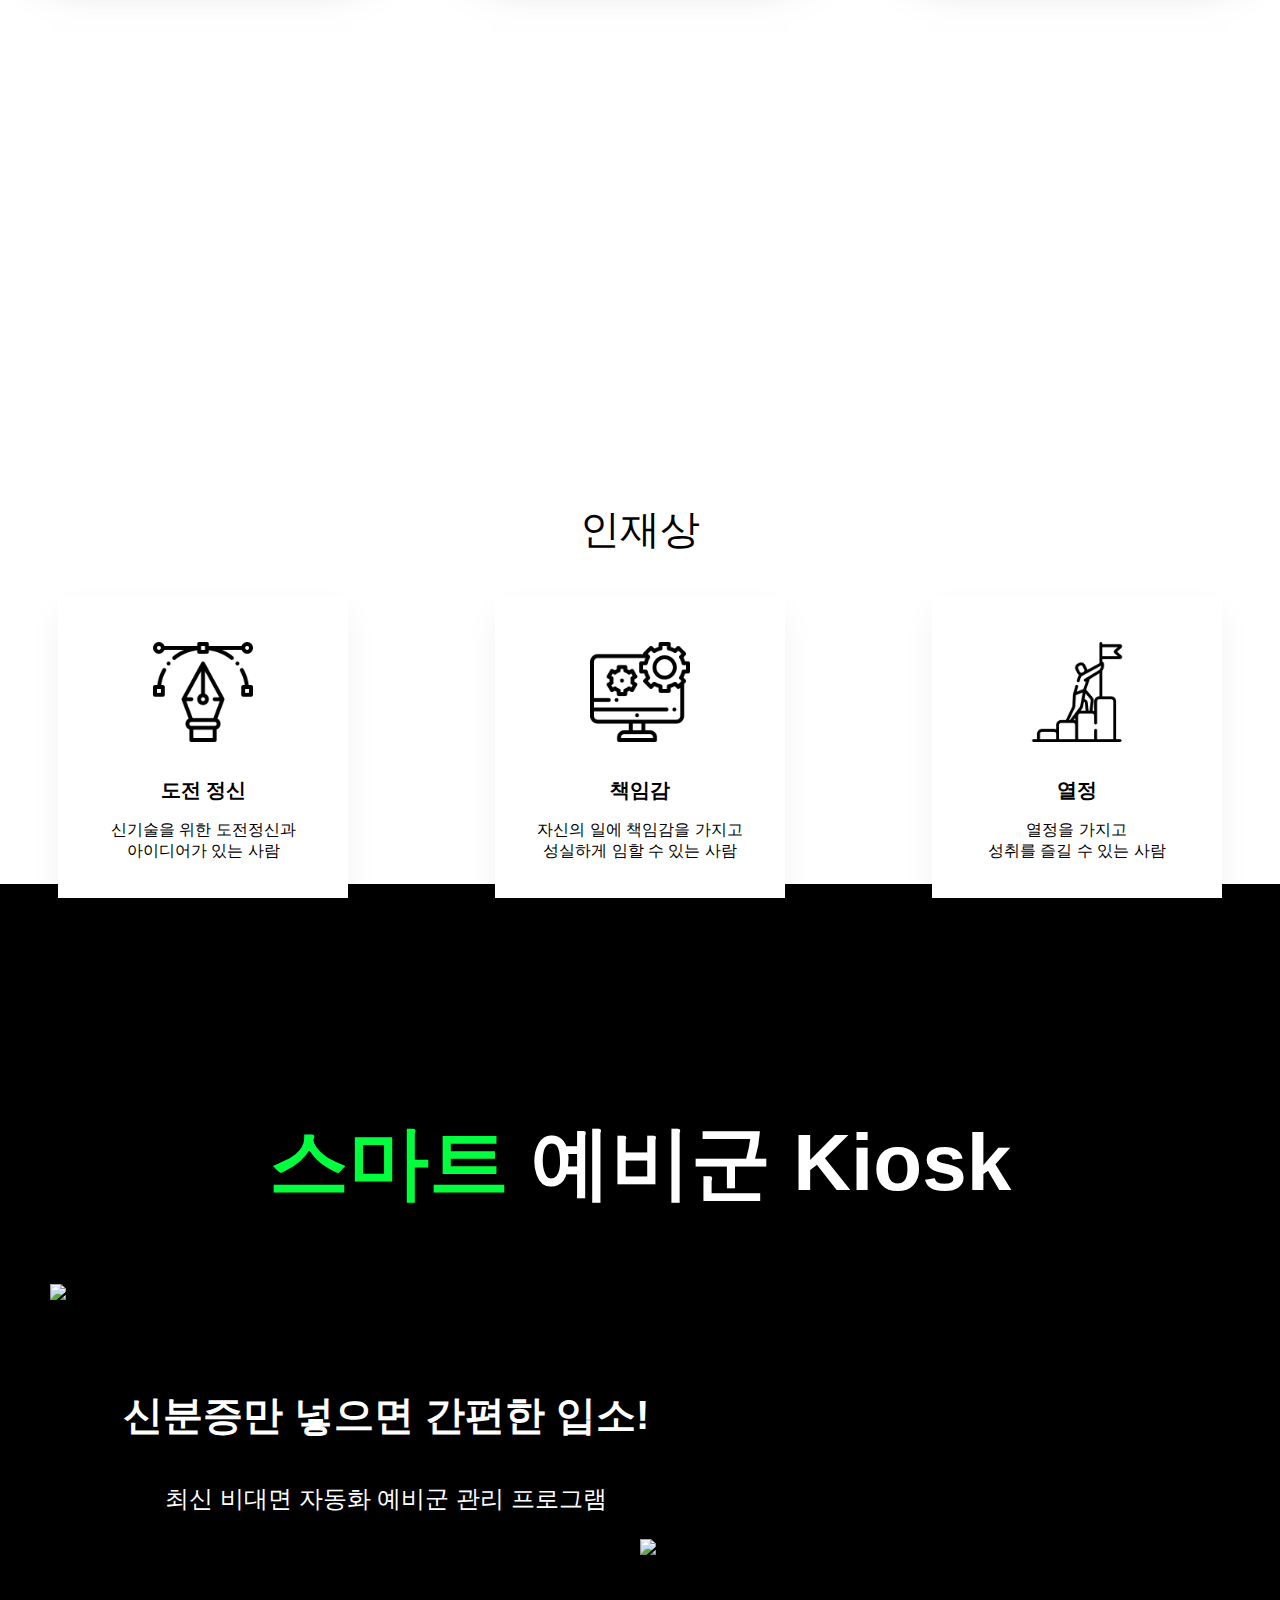
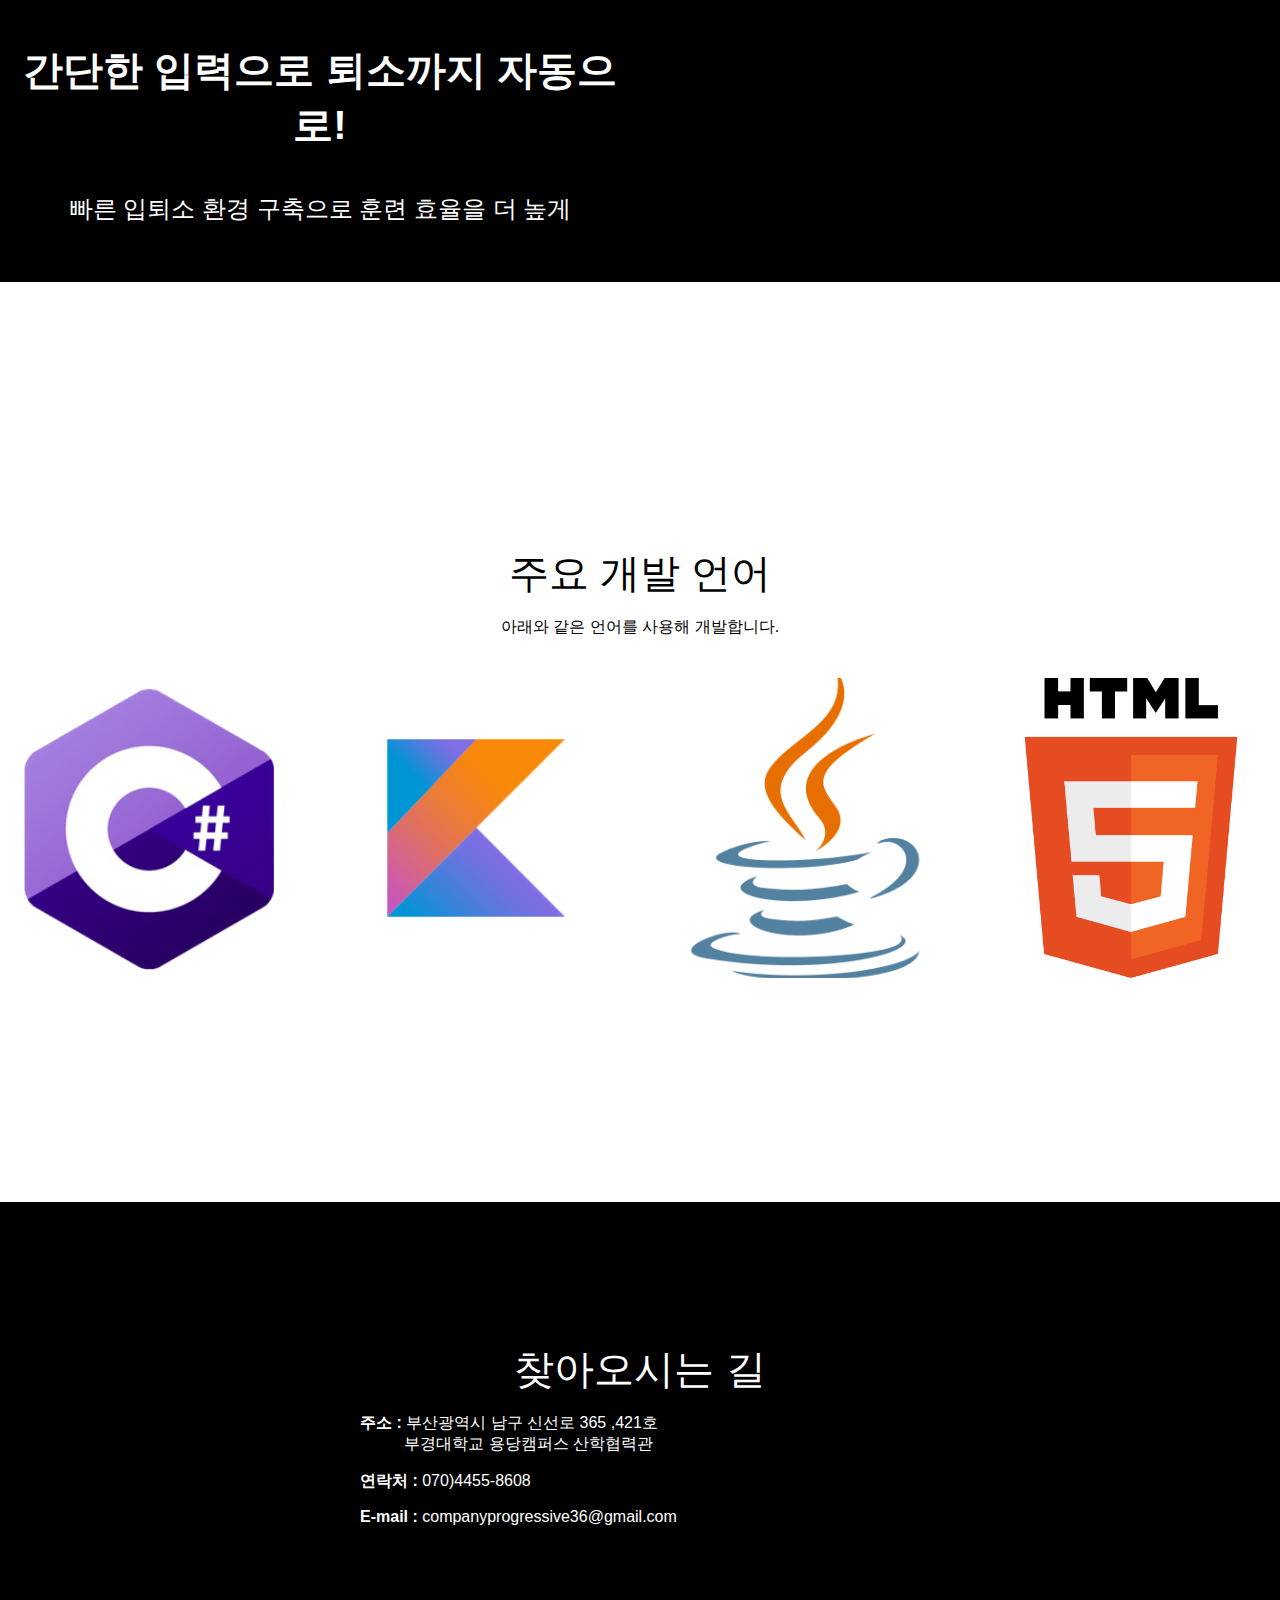
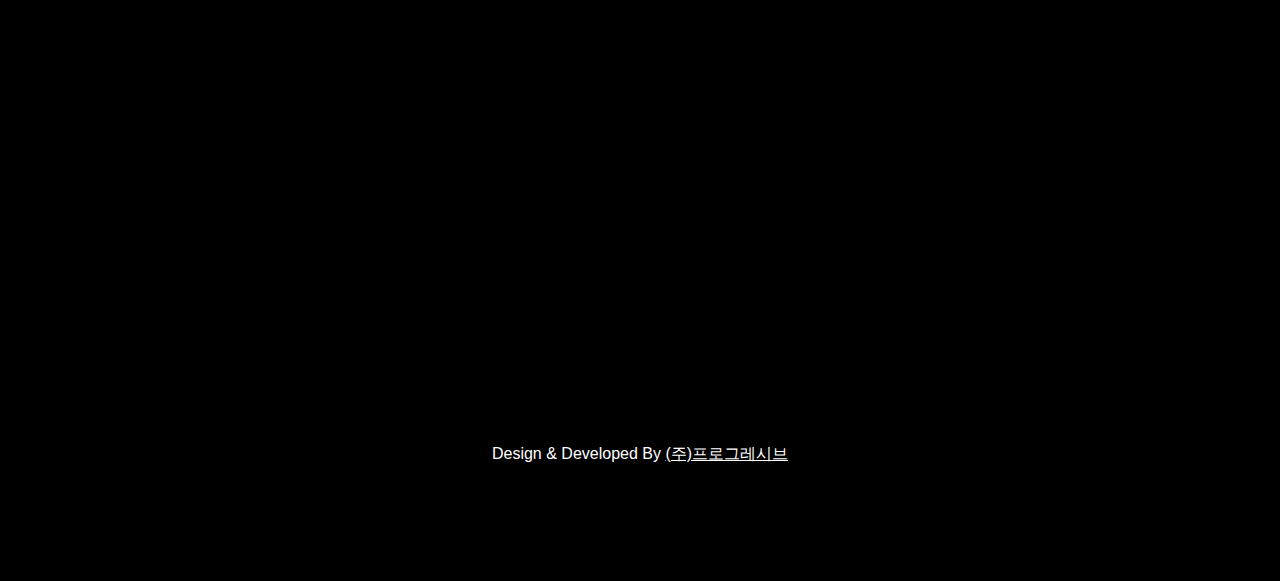
==== commit 2b946de3: "최종수정" ====
--- a/index.html
+++ b/index.html
@@ -16,7 +16,7 @@
 			<li><a href="#about" onClick="toggle()">About</a></li>
 			<li><a href="#services" onClick="toggle()">Services</a></li>
 			<li><a href="#product" onClick="toggle()">Product</a></li>
-			<li><a href="#team" onClick="toggle()">Team</a></li>
+			<li><a href="#team" onClick="toggle()">Code</a></li>
 			<li><a href="#contact" onClick="toggle()">Contact</a></li>
 		</ul>
 		<div class="toggle" onClick="toggle()"></div>
--- a/style.css
+++ b/style.css
@@ -318,7 +318,7 @@
 }
 .teamBx .member{
 	position: relative;
-	background: #000;
+	background: #fff;
 	min-height: 300px;
 	width: 250px;
 	margin: 0 auto;
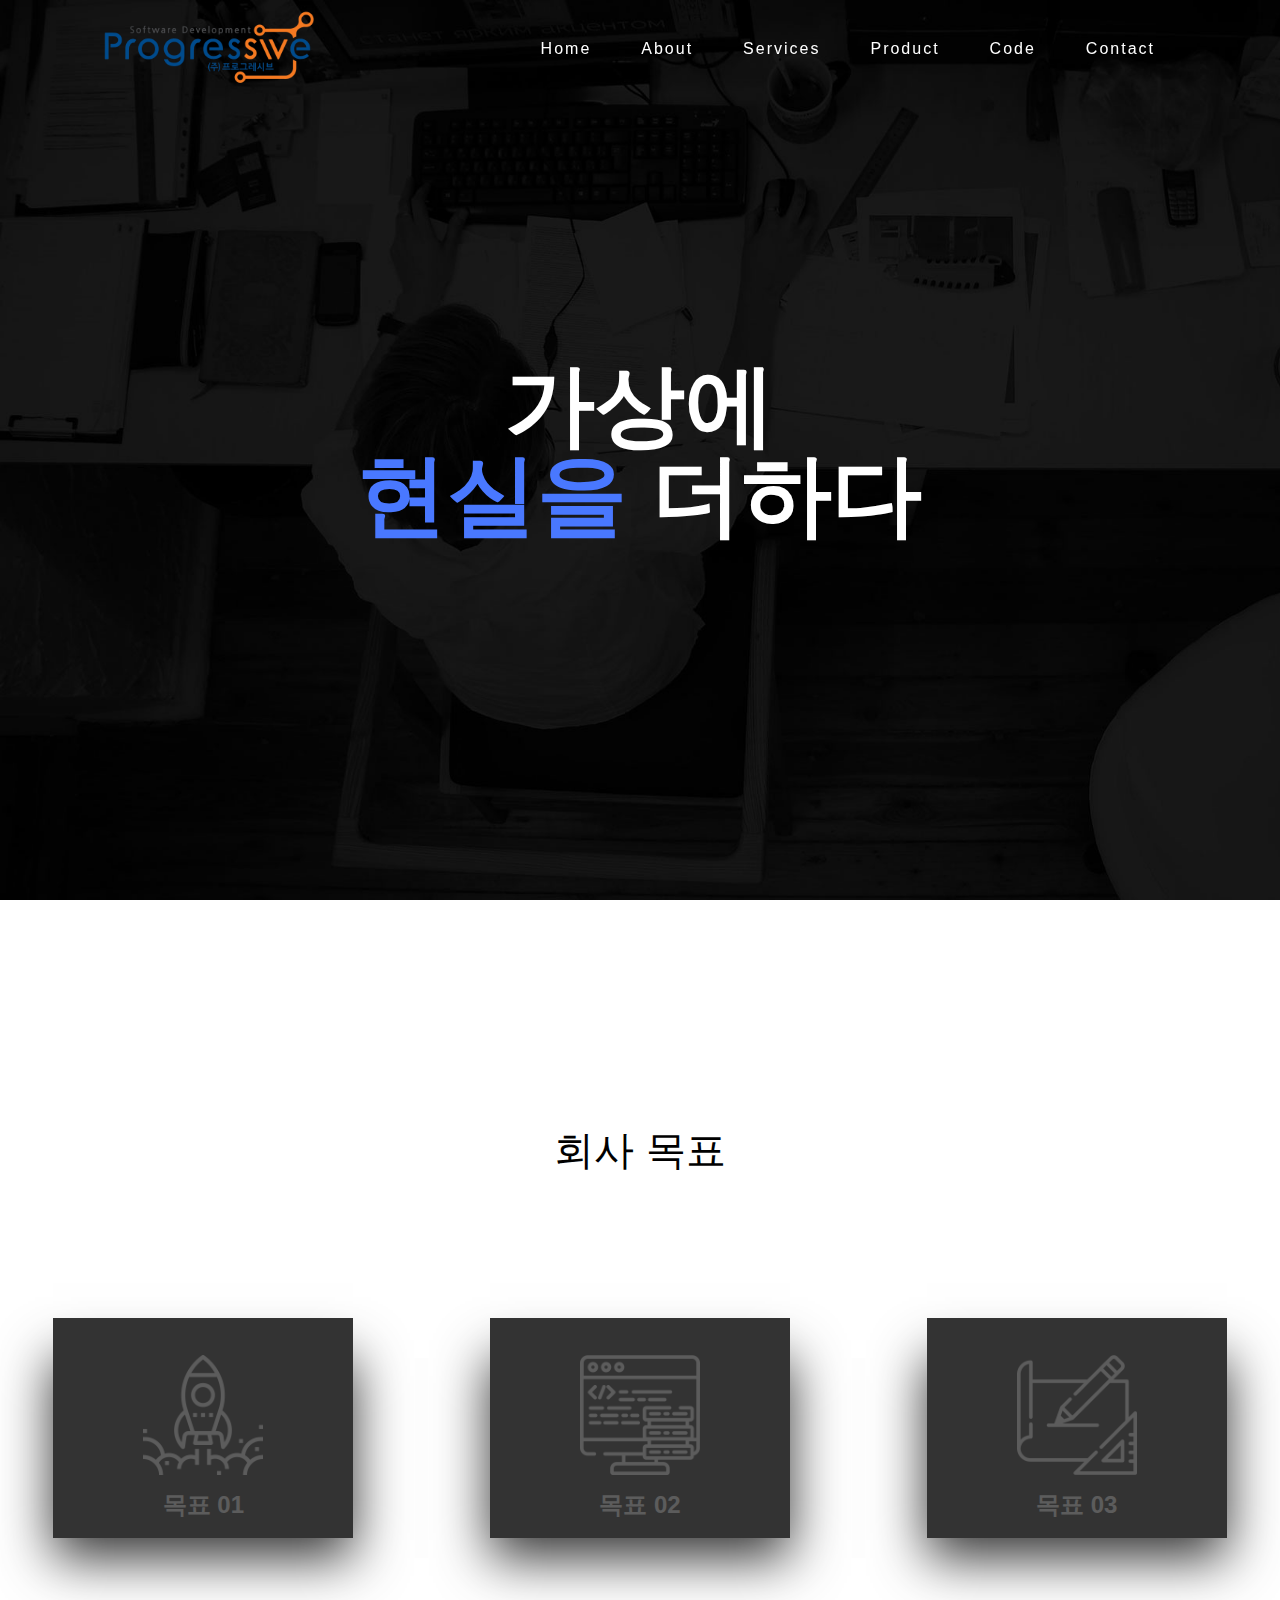
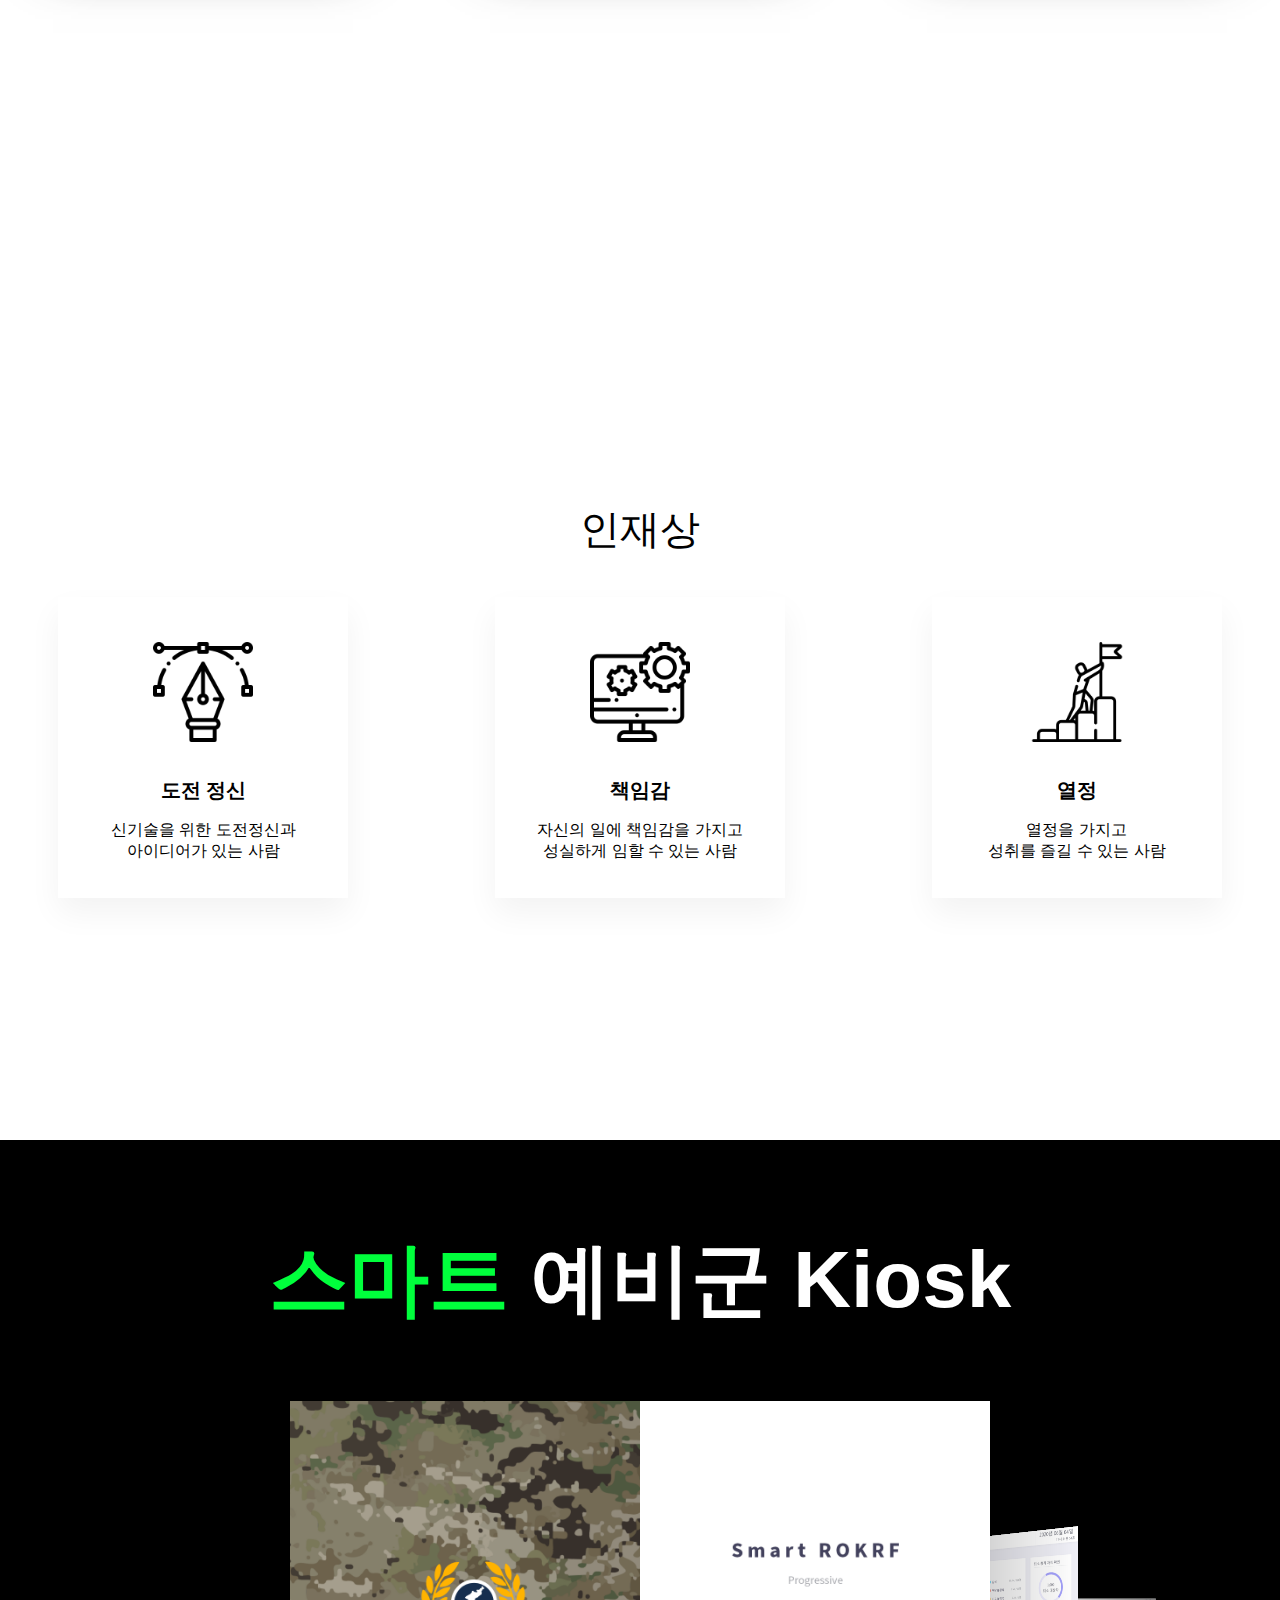
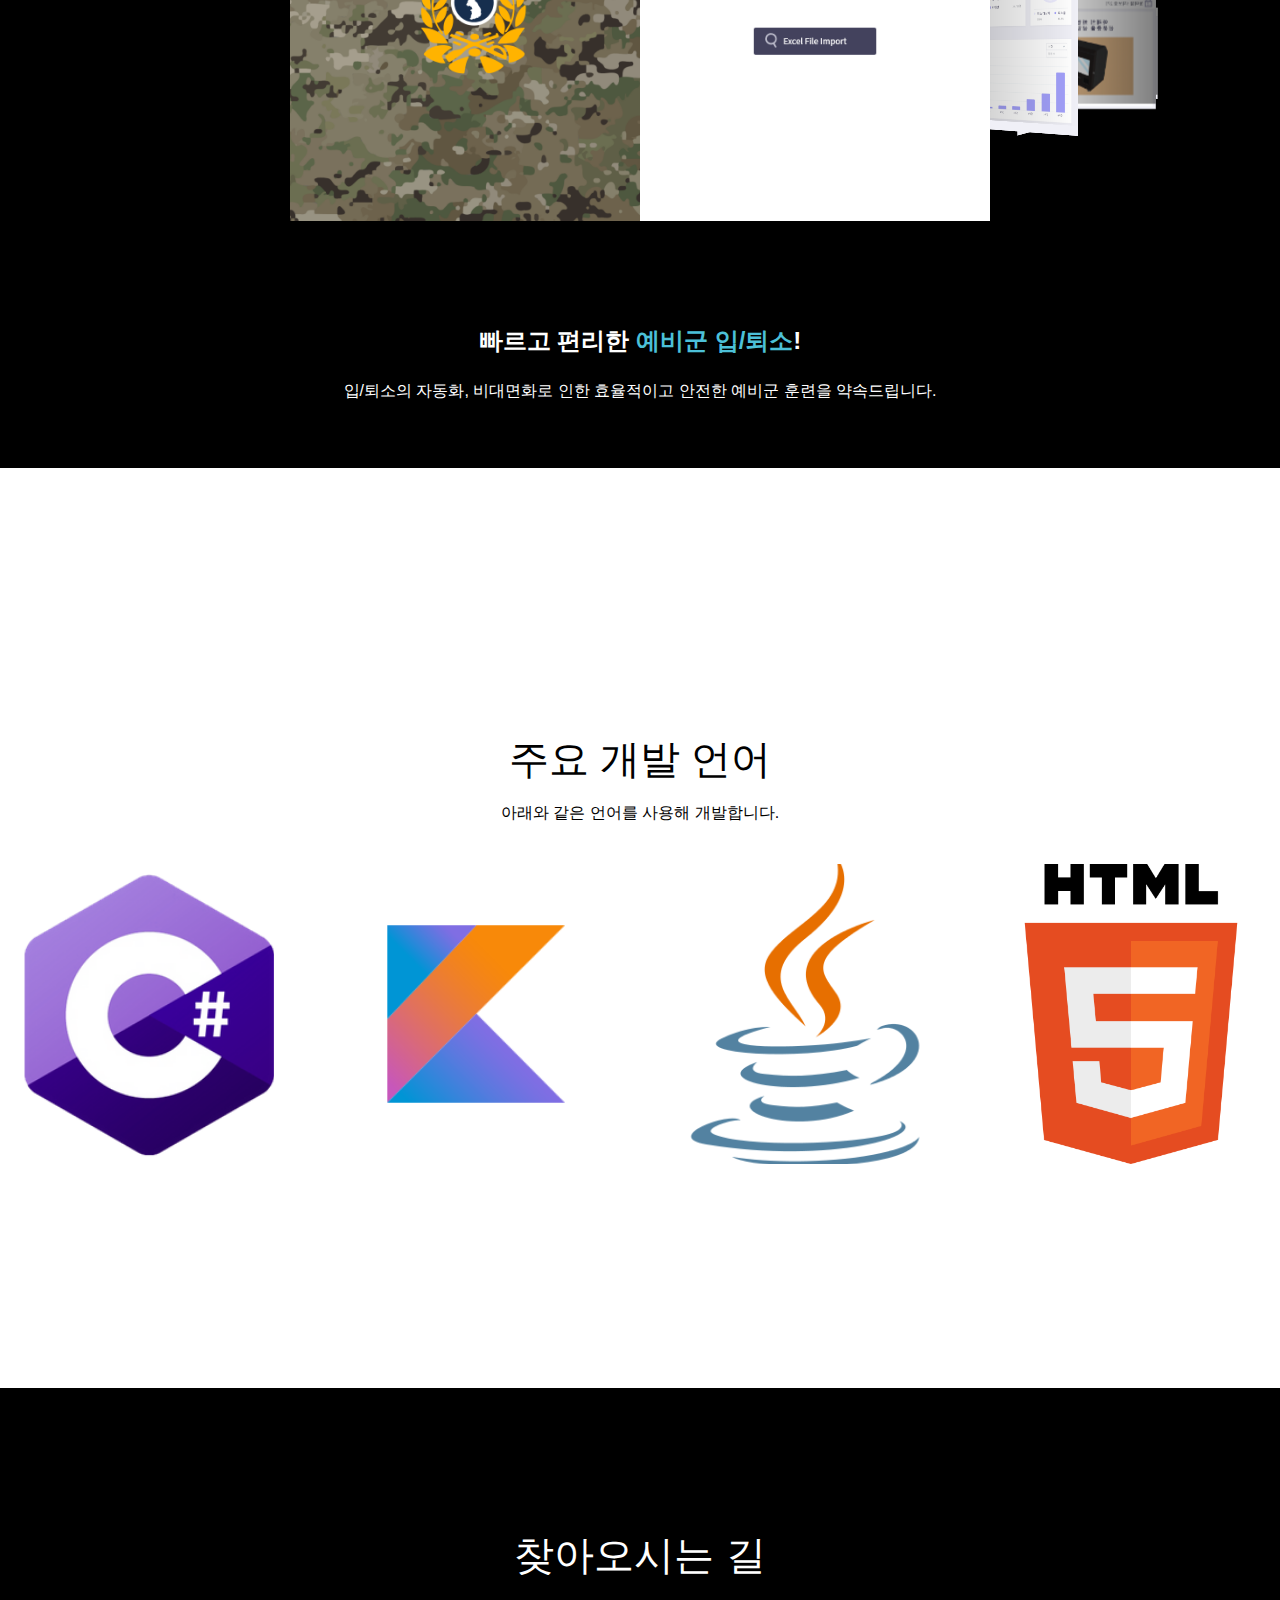
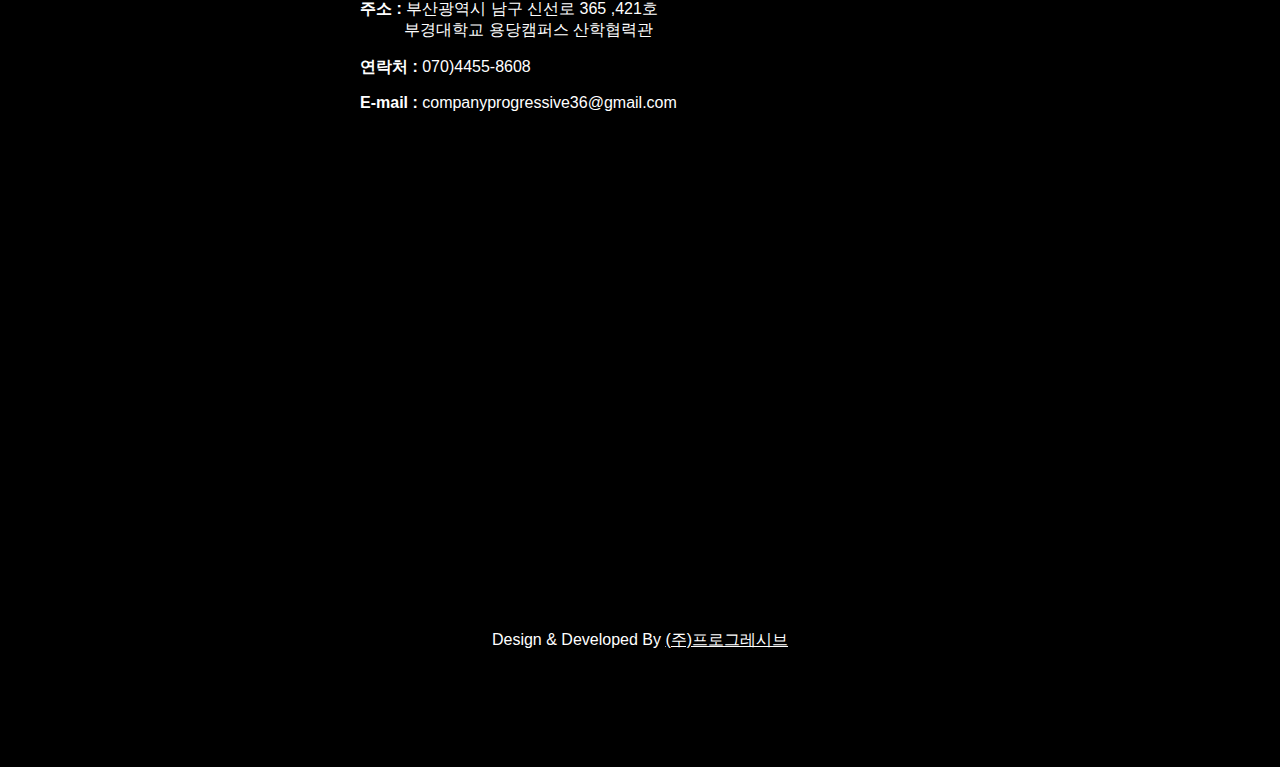
==== commit ed1451a3: "슬라이드 이미지" ====
--- a/index.html
+++ b/index.html
@@ -3,6 +3,7 @@
 <head>
 <meta name="viewport" content="width=device-width, inital-scale=1.0">
 <meta charset="utf-8">
+<link rel="stylesheet" href="https://unpkg.com/swiper/swiper-bundle.min.css">
 <link rel="stylesheet" href="style.css">
 <title>프로그레시브, IOT Owner</title>
 </head>
@@ -114,28 +115,23 @@
 			</div>
 		</div>
 	</section>
-	<!-- Background -->
-	<section class="black"></section>
 	<!-- Product -->
 	<section class="prod" id="product">
 		<h2><span>스마트</span> 예비군 Kiosk</h2>
-		<div class="kiosk1">
-			<div class="img1">
-				<img src="주민등록증.gif">
-			</div>
-			<div class="kitext1">
-				<h3>신분증만 넣으면 간편한 입소!</h3>
-				<p>최신 비대면 자동화 예비군 관리 프로그램</p>
-			</div>
-		</div>
-		<div class="kiosk2">
-			<div class="kitext2">
-				<h3>간단한 입력으로 퇴소까지 자동으로!</h3>
-				<p>빠른 입퇴소 환경 구축으로 훈련 효율을 더 높게</p>
-			</div>
-			<div class="img2">
-				<img src="훈련필증.gif">
-			</div>
+		<div class="prodblock">
+			<div class="swiper-container">
+				<div class="swiper-wrapper">
+      				<div class="swiper-slide ss1"><img src="p1.png"></div>
+      				<div class="swiper-slide ss2"><img src="p2.png"></div>
+					<div class="swiper-slide ss3"><img src="p3.png"></div>
+					<div class="swiper-slide ss4"><img src="p4.png"></div>
+					<div class="swiper-slide ss5"><img src="p5.png"></div>
+    			</div>
+  			</div>
+		</div>
+		<div class="prodtext">
+			<h3>빠르고 편리한 <span>예비군 입/퇴소</span>!</h3>
+			<p>입/퇴소의 자동화, 비대면화로 인한 효율적이고 안전한 예비군 훈련을 약속드립니다.</p>
 		</div>
 	</section>
 	<!-- Team -->
@@ -216,5 +212,21 @@
 			header.classList.toggle("active");
 		}
 	</script>
+	<script src="https://unpkg.com/swiper/swiper-bundle.min.js"></script>
+	<script>
+    	var swiper = new Swiper('.swiper-container', {
+    	  effect: 'coverflow',
+    	  grabCursor: true,
+    	  centeredSlides: true,
+    	  slidesPerView: 'auto',
+    	  coverflowEffect: {
+    	    rotate: 20,
+    	    stretch: 0,
+    	    depth: 500,
+    	    modifier: 3,
+    	    slideShadows: true,
+    	  }
+    	});
+  	</script>
 </body>
 </html>
--- a/style.css
+++ b/style.css
@@ -236,23 +236,18 @@
 	text-transform: uppercase;
 	font-weight: 700;
 }
-.black{
-	background: #000;
-	padding-top: 10%;
-	margin-top: -20%;
-	min-height: 30vh;
-}
 
 .prod{
 	background: #000;
 	position: relative;
 	width: 100%;
 	min-height: 100vh;
-	padding-top: 50px;
-	margin-top: -350px;
+	padding-top: 10px;
+	justify-content: center;
+	align-items: center;
 }
 .prod h2{
-	margin-top: 10%;
+	margin-top: 6%;
 	text-align: center;
 	align-items: center;
 	font-size: 5em;
@@ -261,51 +256,42 @@
 .prod h2 span{
 	color: #00FF3C;
 }
-.prod .kiosk1{
-	position: relative;
-	top: 0;
-	display: flex;
-}
-.prod .kiosk1 img{
-	position: relative;
-	max-width: 900px;
-	padding-left: 50px;
+.prodblock{
+	display: flex;
+}
+.swiper-container
+{
+	width: 100%;
+	padding-top: 0px;
+	padding-bottom: 0px;
+}
+.swiper-slide
+{
+	background-position: center;
+	background-size: cover;
+	background: #000;
+}
+.ss1, .ss2{
+	width: 700px;
+	height: 400px;
+}
+.ss3, .ss4, .ss5{
+	width: 700px;
+	height: 500px;
+}
+.swiper-slide img{
+	max-width: 700px;
+}
+.prodtext{
+	color: #fff;
+	text-align: center;
 	padding-bottom: 50px;
 }
-.prod .kitext1{
-	color: #fff;
-	text-align: center;
-	padding-top: 5%;
-	width: 50%;
-}
-.kitext1 h3{
-	font-size: 2.5em;
-}
-.kitext1 p{
+.prodtext h3{
 	font-size: 1.5em;
 }
-.prod .kiosk2{
-	position: relative;
-	top: 0;
-	display: flex;
-}
-.prod .kitext2{
-	color: #fff;
-	text-align: center;
-	padding-top: 5%;
-	width: 50%;
-}
-.kitext2 h3{
-	font-size: 2.5em;
-}
-.kitext2 p{
-	font-size: 1.5em;
-}
-.prod .kiosk2 img{
-	position: relative;
-	max-width: 900px;
-	padding-bottom: 50px;
-	padding-right: 50px;
+.prodtext h3 span{
+	color: #4CC0D8;
 }
 
 .teamBx{
@@ -488,49 +474,35 @@
 	.prod{
 		justify-content: center;
 		align-items: center;
+		padding-top: 50px;
 	}
 	.prod h2{
+		padding-top: 50px;
 		font-size: 2em;
 	}
-	.prod .kiosk1{
-		display: block;
-	}
-	.prod .kiosk1 img{
-		position: relative;
+	.swiper-container
+	{
+		width: 100%;
+		padding-bottom: 0px;
+	}
+	.swiper-slide
+	{
+		background-position: center;
+		background-size: cover;
+		background: #000;
+	}
+	.ss1, .ss2{
+		width: 400px;
+		height: 250px;
+	}
+	.ss3, .ss4, .ss5{
+		width: 400px;
+		height: 300px;
+	}
+	.swiper-slide img{
 		max-width: 400px;
-		padding: 0;
-		display: block;
-		margin: 0 auto;
-	}
-	.prod .kitext1{
-		padding-top: 0;
-		padding-bottom: 50px;
-		width: 100%;
-	}
-	.prod .kiosk2{
-		display: block;
-	}
-	.prod .kitext2{
-		padding: 0;
-		width: 100%;
-	}
-	.prod .kiosk2 img{
-		position: relative;
-		max-width: 400px;
-		padding: 0;
-		display: block;
-		margin: 0 auto;
-	}
-	.kitext1 h3{
-		font-size: 1.5em;
-	}
-	.kitext1 p{
-		font-size: 1em;
-	}
-	.kitext2 h3{
-		font-size: 1.5em;
-	}
-	.kitext2 p{
-		font-size: 1em;
+	}
+	.prodtext{
+		padding: 0 10px 50px 10px;
 	}
 }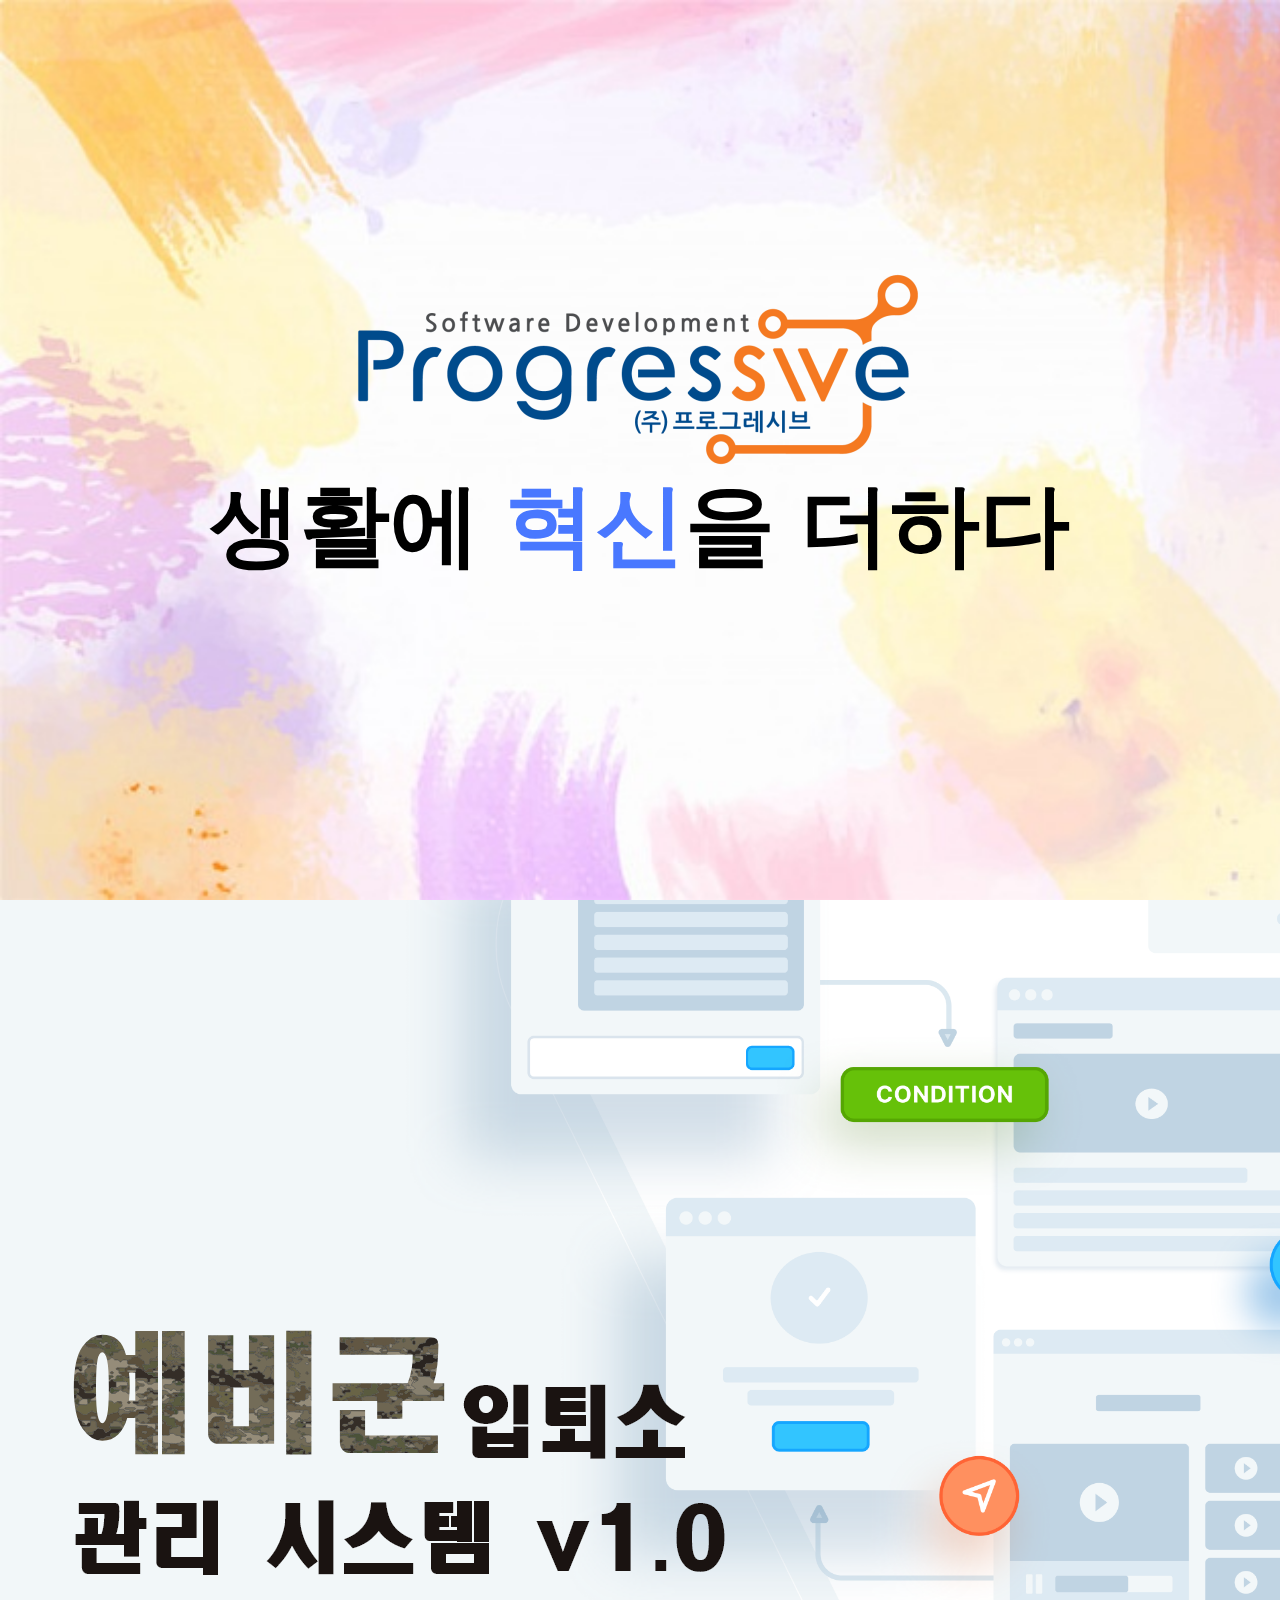
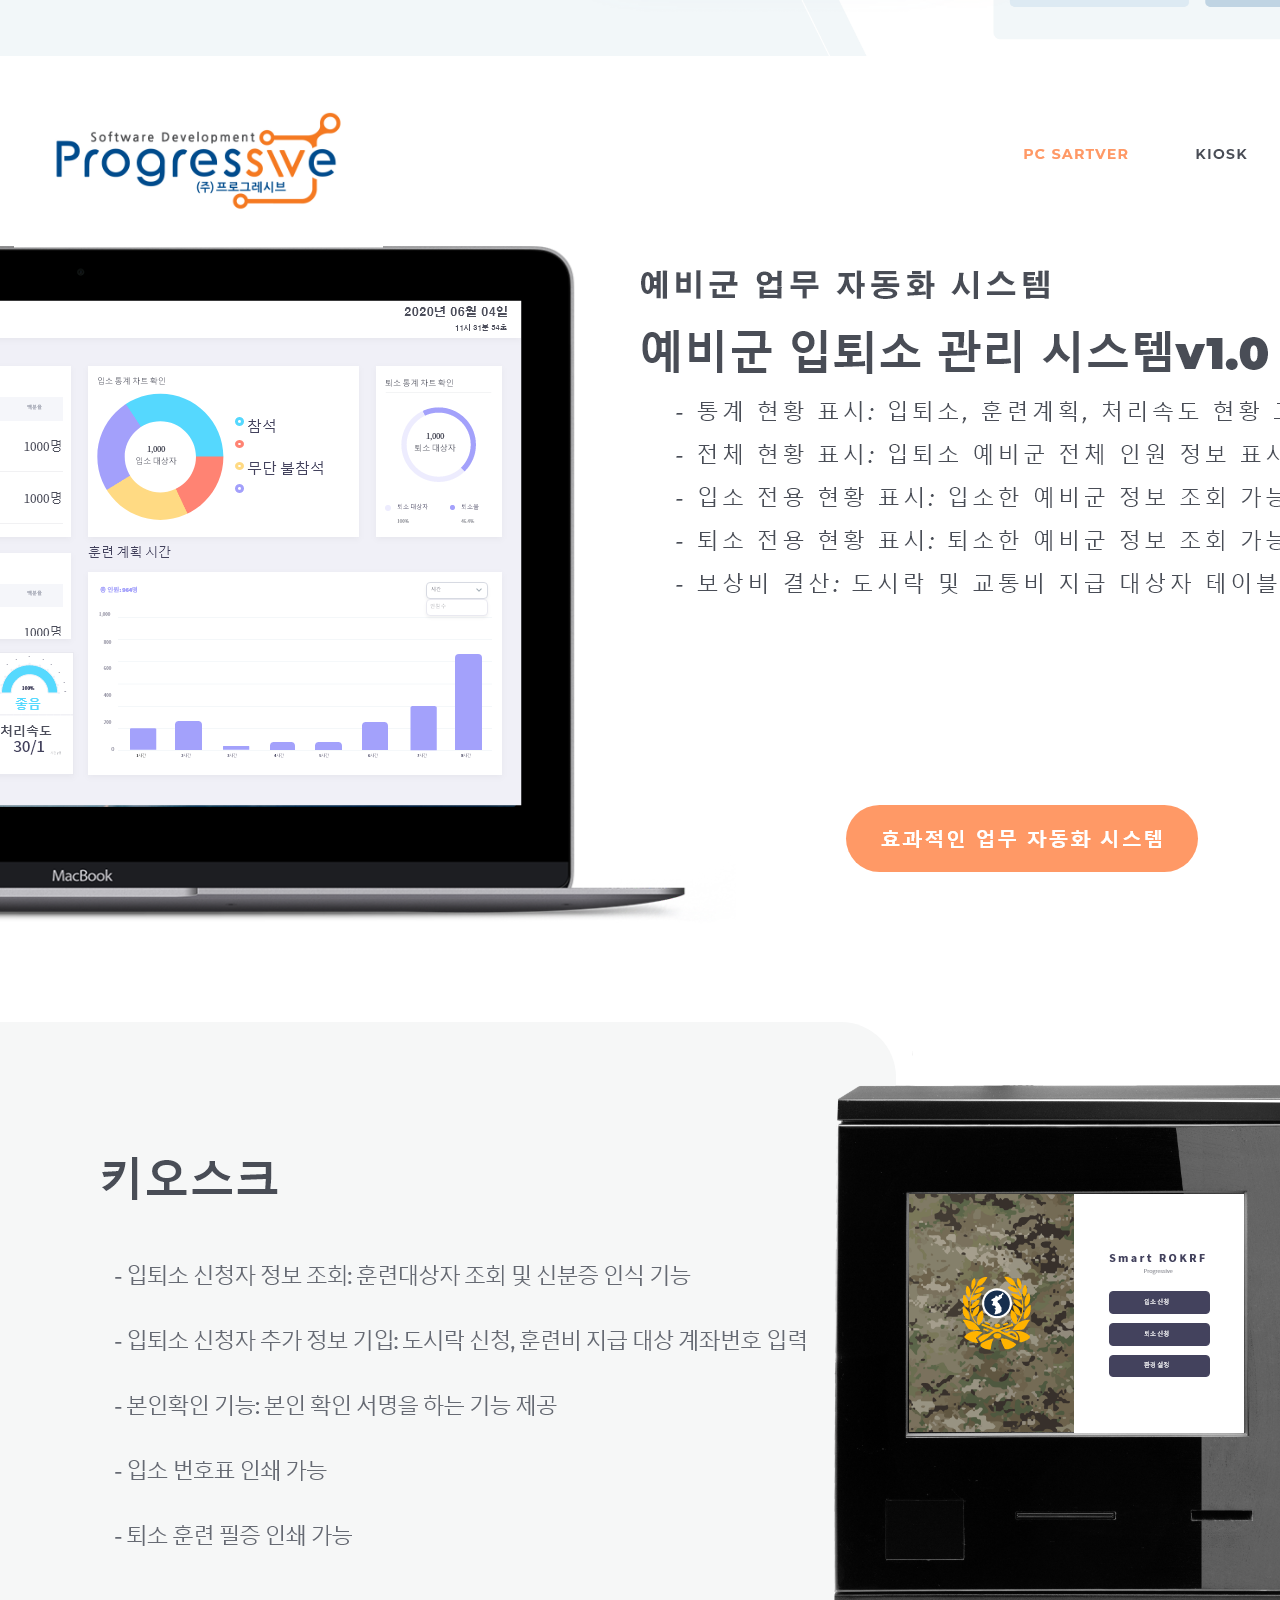
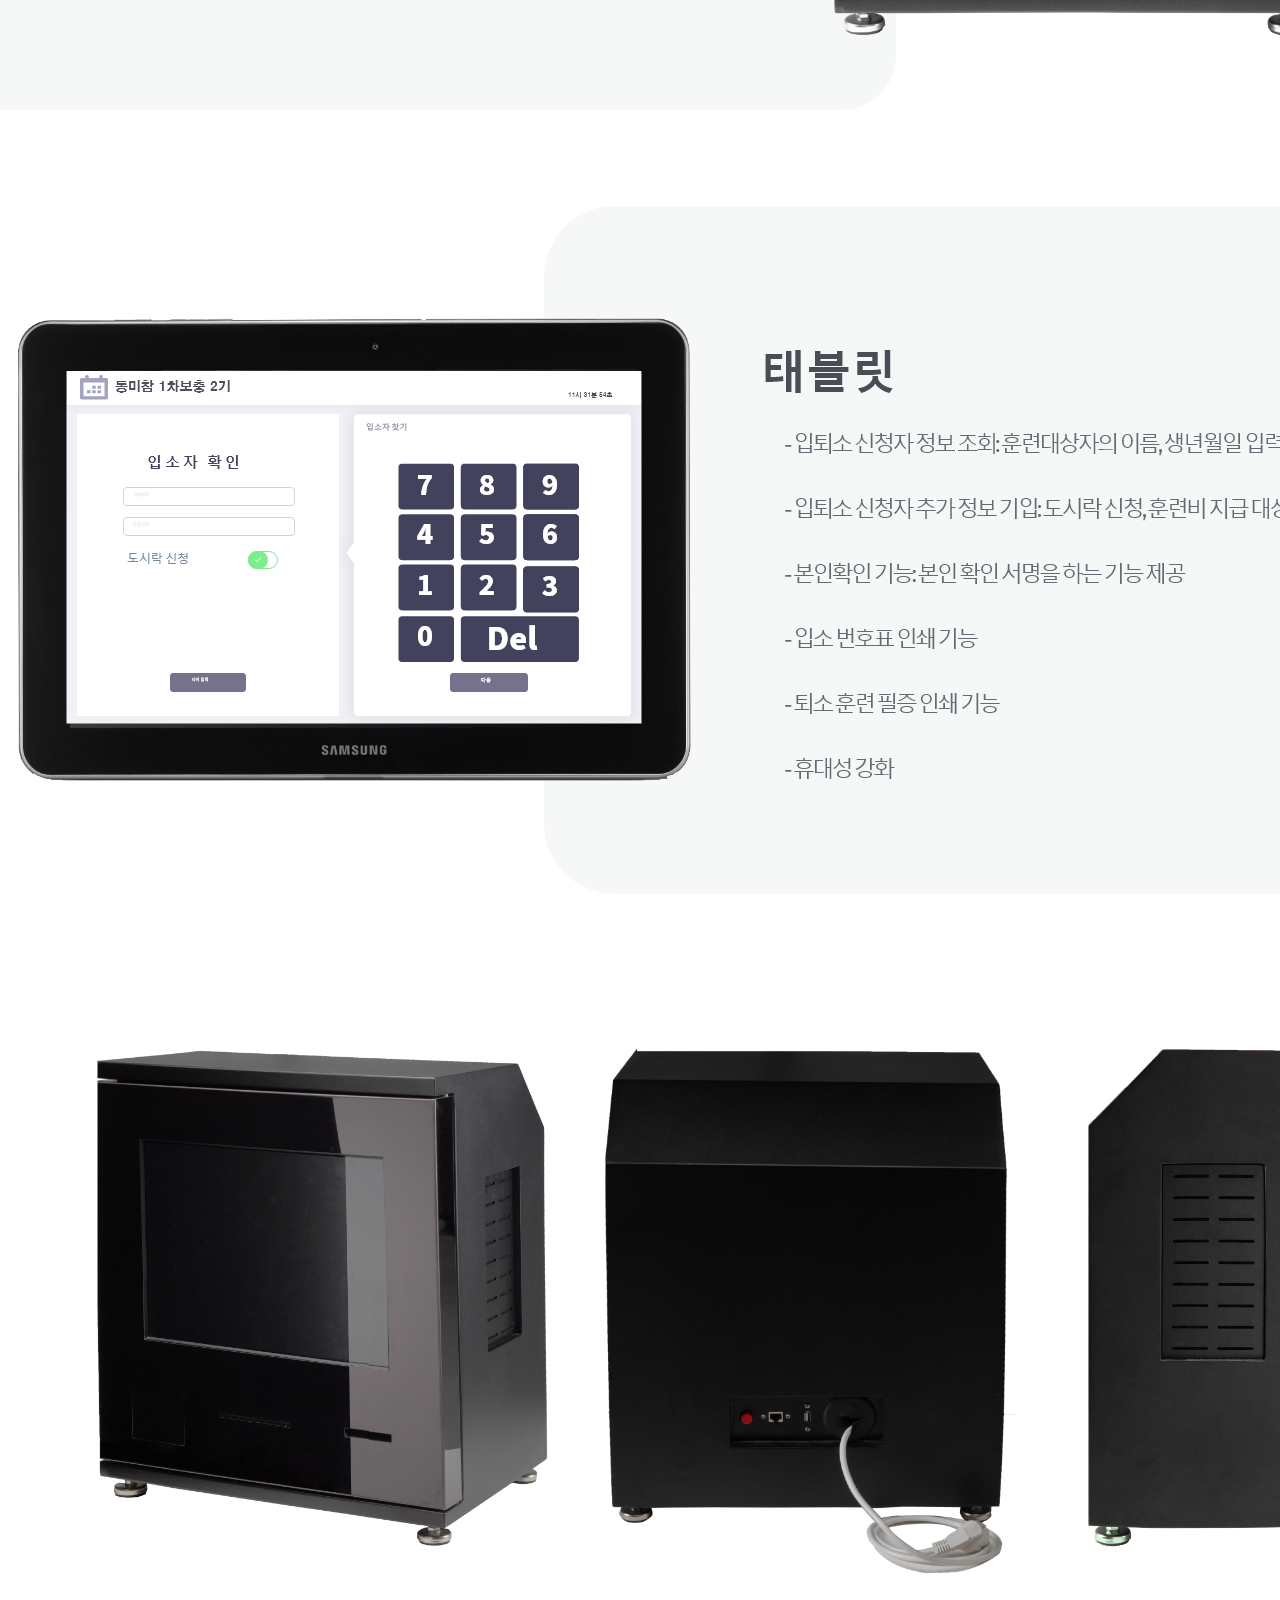
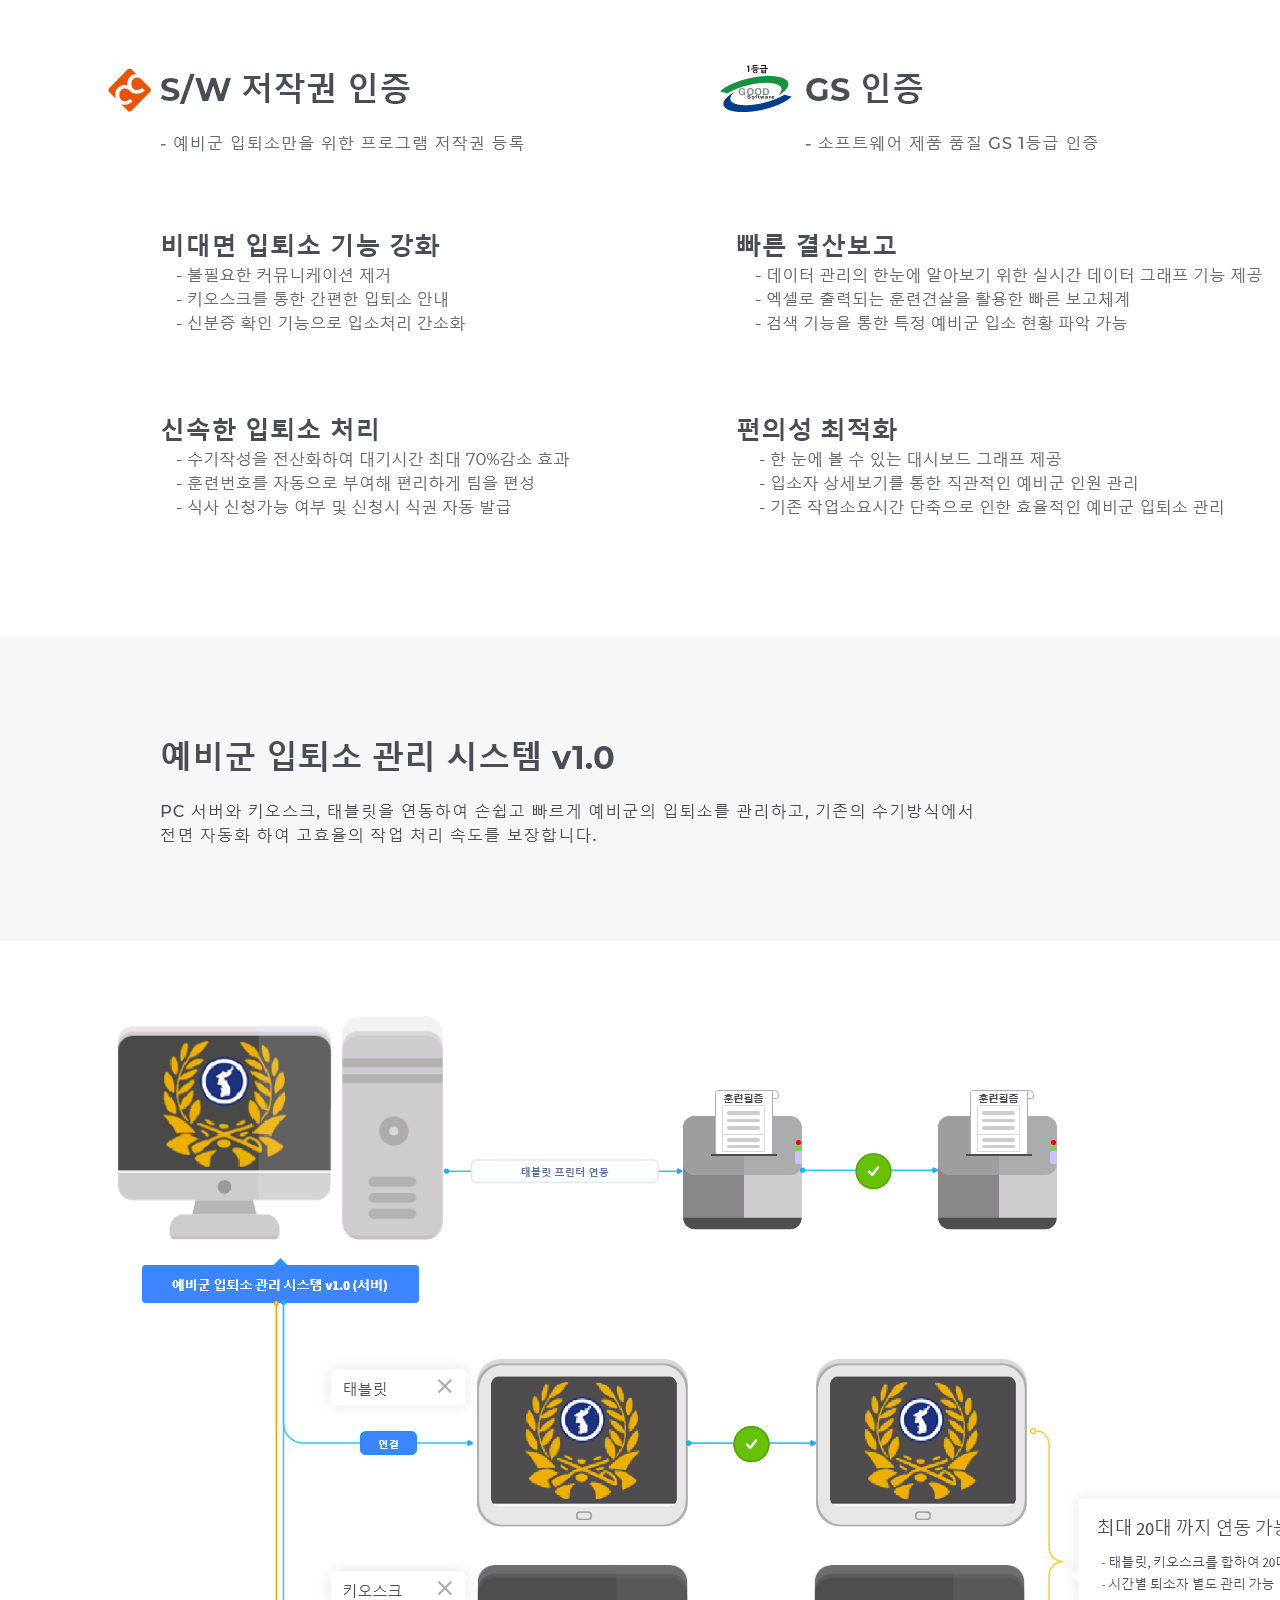
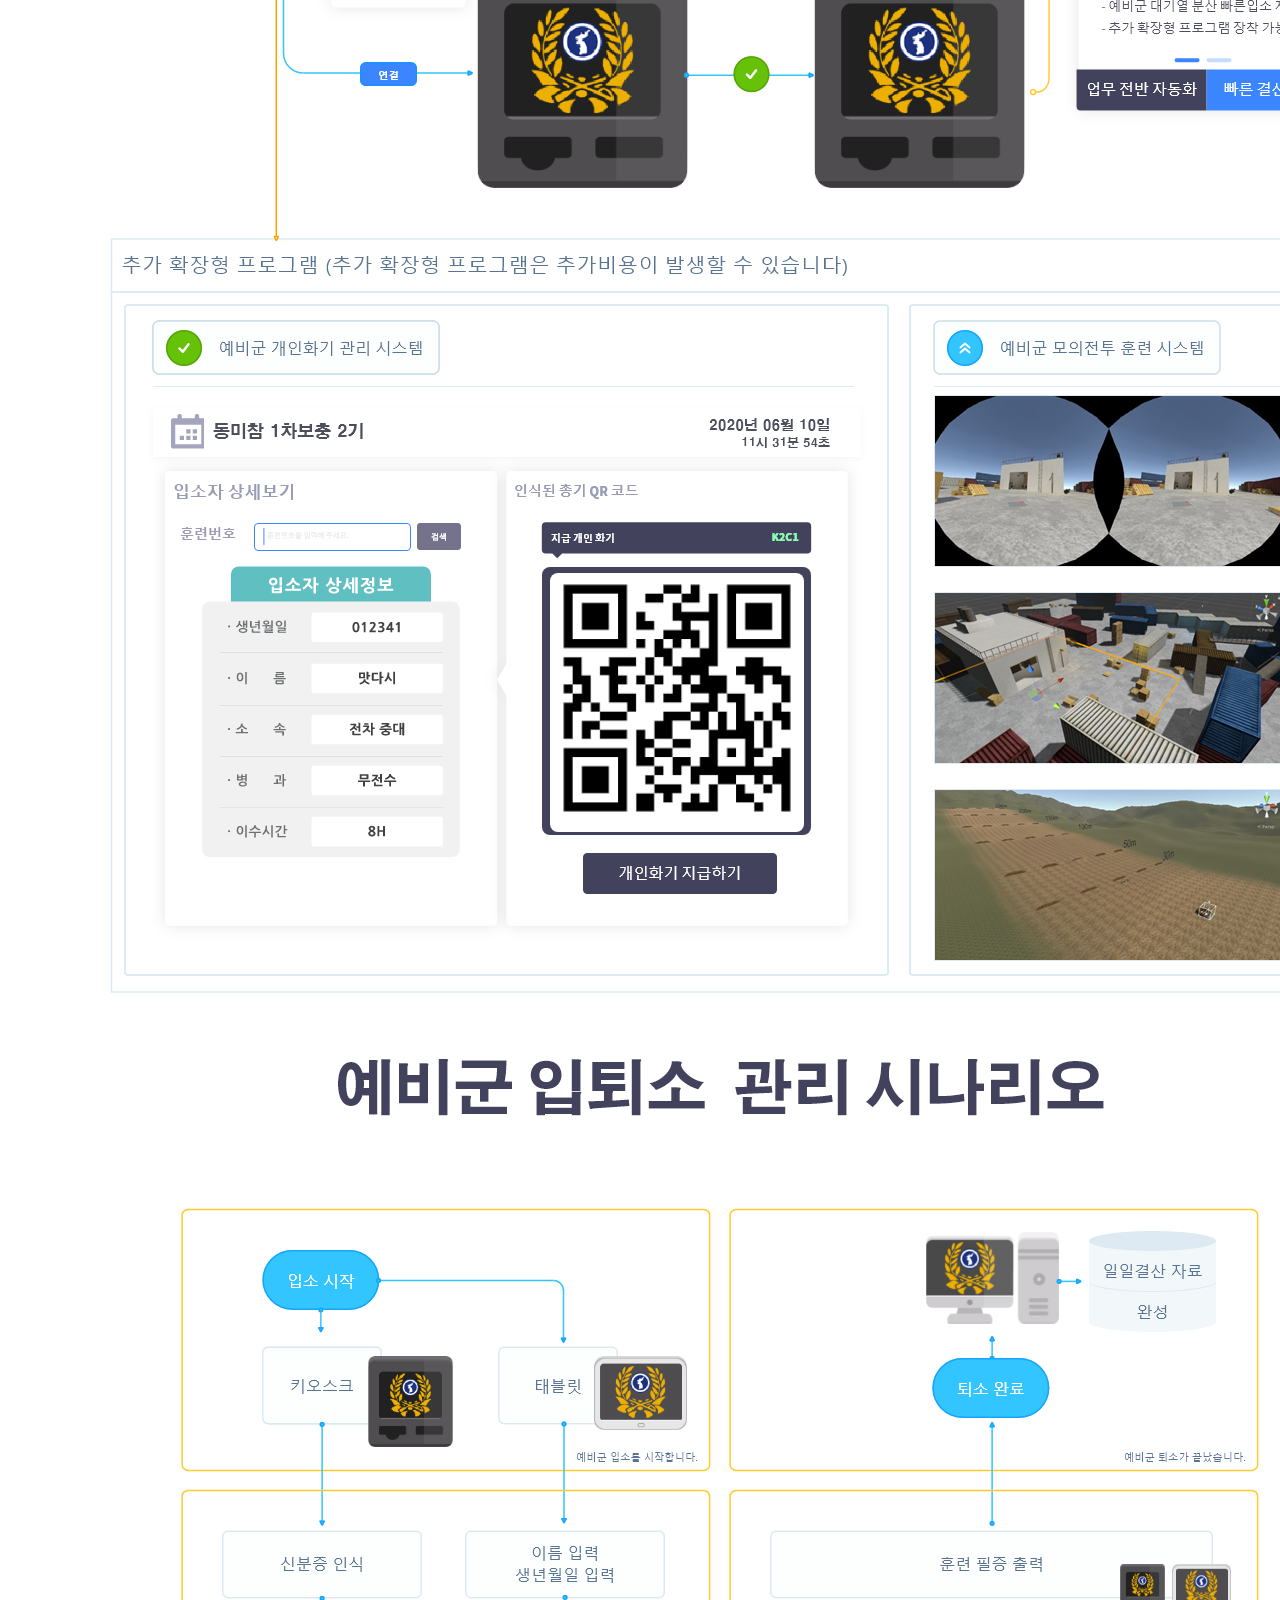
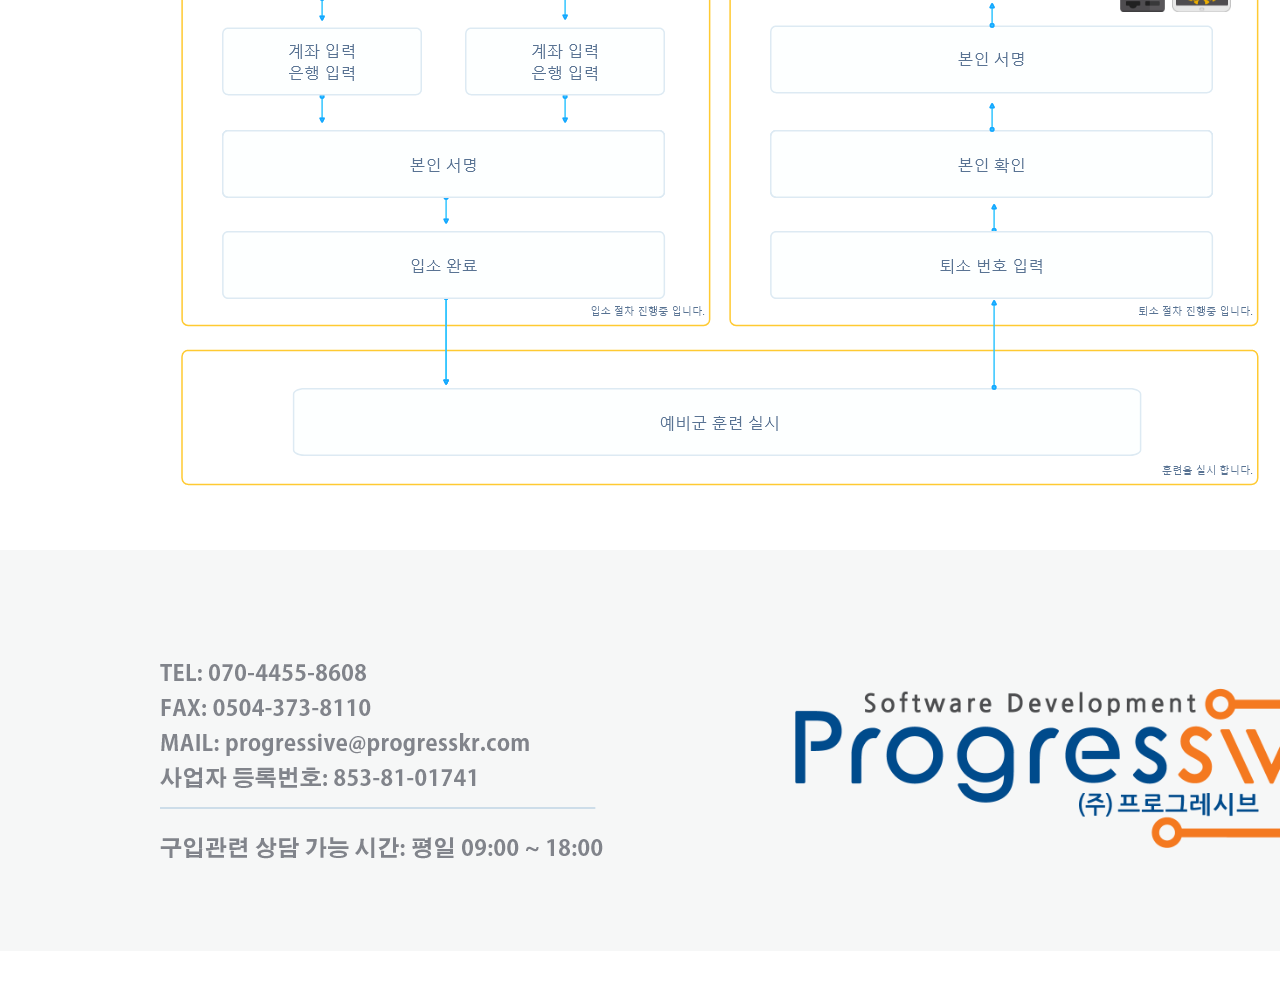
==== commit 6c1f3f99: "Add files via upload" ====
--- a/index.html
+++ b/index.html
@@ -1,232 +1,20 @@
 <!doctype html>
 <html>
 <head>
-<meta name="viewport" content="width=device-width, inital-scale=1.0">
 <meta charset="utf-8">
-<link rel="stylesheet" href="https://unpkg.com/swiper/swiper-bundle.min.css">
-<link rel="stylesheet" href="style.css">
+<link rel="stylesheet" href="homestyle.css">
 <title>프로그레시브, IOT Owner</title>
 </head>
 
 <body>
-	<!-- Header -->
-	<header id="header">
-		<a href="#" class="logo"><img src="logo.png"></a>
-		<ul>
-			<li><a href="#home" onClick="toggle()">Home</a></li>
-			<li><a href="#about" onClick="toggle()">About</a></li>
-			<li><a href="#services" onClick="toggle()">Services</a></li>
-			<li><a href="#product" onClick="toggle()">Product</a></li>
-			<li><a href="#team" onClick="toggle()">Code</a></li>
-			<li><a href="#contact" onClick="toggle()">Contact</a></li>
-		</ul>
-		<div class="toggle" onClick="toggle()"></div>
-	</header>
-	<!-- Banner -->
 	<section class="banner" id="home">
-		<h1>가상에<br><span>현실을</span> 더하다</h1>
+		<img src="logo.png"> 
+		<h1>생활에 <span>혁신</span>을 더하다</h1>
 	</section>
-	<!-- About -->
-	<section class="sec" id="about">
-		<div class="content">
-			<div class="mxw800p">
-				<h3>회사 목표</h3>
-			</div>
-			<div class="what">
-				<div class="yard">
-					<div class="pack pack1">
-						<div class="content">
-							<img src="startup.png">
-							<h3>목표 01</h3>
-						</div>
-					</div>
-					<div class="pack pack2">
-						<div class="content">
-							<a>고객 감동</a>
-							<p>고객과 함께 성장하는 기업</p>
-						</div>
-					</div>
-				</div>
-				<div class="yard">
-					<div class="pack pack1">
-						<div class="content">
-							<img src="data.png">
-							<h3>목표 02</h3>
-						</div>
-					</div>
-					<div class="pack pack2">
-						<div class="content">
-							<a>기술 고도화</a>
-							<p>앞서나가는 4차산업으로<br>사회를 편리하게</p>
-						</div>
-					</div>
-				</div>
-				<div class="yard">
-					<div class="pack pack1">
-						<div class="content">
-							<img src="sketch.png">
-							<h3>목표 03</h3>
-						</div>
-					</div>
-					<div class="pack pack2">
-						<div class="content">
-							<a>창의적 도전</a>
-							<p>아이디어가 있다면 도전!</p>
-						</div>
-					</div>
-				</div>
-			</div>
+	<section class="intro">
+		<div class="product">
+			<img src="Light.png">
 		</div>
 	</section>
-	<!-- Services -->
-	<section class="sec" id="services">
-		<div class="content">
-			<div class="mxw800p">
-				<h3>인재상</h3>
-			</div>
-			<div class="services">
-				<div class="box">
-					<div class="iconBx">
-						<img src="icon1.png">
-					</div>
-					<div class="content">
-						<h2>도전 정신</h2>
-						<p>신기술을 위한 도전정신과<br>아이디어가 있는 사람</p>
-					</div>
-				</div>
-				<div class="box">
-					<div class="iconBx">
-						<img src="icon2.png">
-					</div>
-					<div class="content">
-						<h2>책임감</h2>
-						<p>자신의 일에 책임감을 가지고<br>성실하게 임할 수 있는 사람</p>
-					</div>
-				</div>
-				<div class="box">
-					<div class="iconBx">
-						<img src="icon3.png">
-					</div>
-					<div class="content">
-						<h2>열정</h2>
-						<p>열정을 가지고<br>성취를 즐길 수 있는 사람</p>
-					</div>
-				</div>
-			</div>
-		</div>
-	</section>
-	<!-- Product -->
-	<section class="prod" id="product">
-		<h2><span>스마트</span> 예비군 Kiosk</h2>
-		<div class="prodblock">
-			<div class="swiper-container">
-				<div class="swiper-wrapper">
-      				<div class="swiper-slide ss1"><img src="p1.png"></div>
-      				<div class="swiper-slide ss2"><img src="p2.png"></div>
-					<div class="swiper-slide ss3"><img src="p3.png"></div>
-					<div class="swiper-slide ss4"><img src="p4.png"></div>
-					<div class="swiper-slide ss5"><img src="p5.png"></div>
-    			</div>
-  			</div>
-		</div>
-		<div class="prodtext">
-			<h3>빠르고 편리한 <span>예비군 입/퇴소</span>!</h3>
-			<p>입/퇴소의 자동화, 비대면화로 인한 효율적이고 안전한 예비군 훈련을 약속드립니다.</p>
-		</div>
-	</section>
-	<!-- Team -->
-	<section class="sec" id="team">
-		<div class="content">
-			<div class="mxw800p">
-				<h3>주요 개발 언어</h3>
-				<p>아래와 같은 언어를 사용해 개발합니다.</p>
-			</div>
-			<div class="teamBx">
-				<div class="member">
-					<div class="imgBx">
-						<img src="1.png">
-					</div>
-					<div class="details">
-						<div>
-							<h2>C#<br><span>씨 샾</span></h2>
-						</div>
-					</div>
-				</div>
-				<div class="member">
-					<div class="imgBx">
-						<img src="2.png">
-					</div>
-					<div class="details">
-						<div>
-							<h2>Kotlin<br><span>코틀린</span></h2>
-						</div>
-					</div>
-				</div>
-				<div class="member">
-					<div class="imgBx">
-						<img src="3.png">
-					</div>
-					<div class="details">
-						<div>
-							<h2>Java<br><span>자바</span></h2>
-						</div>
-					</div>
-				</div>
-				<div class="member">
-					<div class="imgBx">
-						<img src="4.png">
-					</div>
-					<div class="details">
-						<div>
-							<h2>HTML<br><span>홈페이지</span></h2>
-						</div>
-					</div>
-				</div>
-			</div>
-		</div>
-	</section>
-	<!-- Contact -->
-	<section class="sec contact" id="contact">
-		<div class="content">
-			<div class="mxw800p">
-				<h3>찾아오시는 길</h3>
-				<p class="call"><strong>주소 : </strong>부산광역시 남구 신선로 365 ,421호<br>	
-			    &nbsp; &nbsp; &nbsp; &nbsp; &nbsp; 부경대학교 용당캠퍼스 산학협력관</p>
-				<p class="call"><strong>연락처 : </strong>070)4455-8608</p>
-				<p class="call"><strong>E-mail : </strong>companyprogressive36@gmail.com</p>
-			</div>
-			<div class="contactForm">
-				<p><iframe src="https://www.google.com/maps/embed?pb=!1m18!1m12!1m3!1d1372.1797514083453!2d129.08858144694892!3d35.11640205543514!2m3!1f0!2f0!3f0!3m2!1i1024!2i768!4f13.1!3m3!1m2!1s0x3568ec6add379f1d%3A0xd3a417b6aca2bd57!2z67aA6rK964yA7ZWZ6rWQIOyaqeuLuey6oO2NvOyKpA!5e0!3m2!1sko!2skr!4v1593048261372!5m2!1sko!2skr" width="500" height="450" frameborder="0" style="border:0;" allowfullscreen="" aria-hidden="false" tabindex="0"></iframe></p>
-			</div>
-			<p class="copyright">Design & Developed By <a href="#">(주)프로그레시브</a></p>
-		</div>
-	</section>
-	<!-- 바꾼거 테스트하는거 -->
-	<script type="text/javascript">
-		window.addEventListener("scroll", function(){
-			var header = document.querySelector("header");
-			header.classList.toggle("sticky", window.scrollY > 0);
-		})
-		function toggle(){
-			var header = document.querySelector("header");
-			header.classList.toggle("active");
-		}
-	</script>
-	<script src="https://unpkg.com/swiper/swiper-bundle.min.js"></script>
-	<script>
-    	var swiper = new Swiper('.swiper-container', {
-    	  effect: 'coverflow',
-    	  grabCursor: true,
-    	  centeredSlides: true,
-    	  slidesPerView: 'auto',
-    	  coverflowEffect: {
-    	    rotate: 20,
-    	    stretch: 0,
-    	    depth: 500,
-    	    modifier: 3,
-    	    slideShadows: true,
-    	  }
-    	});
-  	</script>
 </body>
 </html>
--- a/homestyle.css
+++ b/homestyle.css
@@ -0,0 +1,50 @@
+@charset "utf-8";
+/* CSS Document */
+
+html{
+	margin: 0;
+	padding: 0;
+	box-sizing: border-box;
+	font-family: 'Poppins', sans-serif;
+	scroll-behavior: smooth;
+}
+body{
+	margin: 0;
+	padding: 0;
+	min-height: 1000px;
+	overflow-x: hidden;
+}
+
+.banner{
+	position: relative;
+	width: 100%;
+	min-height: 100vh;
+	background: url("bg-ex.jpg");
+	background-size: cover;
+	display: flex;
+	flex-direction: column;
+	justify-content: center;
+	align-items: center;
+}
+.banner img{
+	margin-bottom: -50px;
+}
+.banner h1{
+	font-size: 90px;
+	text-align: center;
+	line-height: 1em;
+	transition: 0.5s;
+	transform-origin: left;
+	transform: scaleX(1);
+}
+.banner h1 span{
+	font-size: 90px;
+	color: #4978ff;
+}
+
+.intro{
+	width: 100%;
+}
+.intro .product{
+	text-align: center;
+}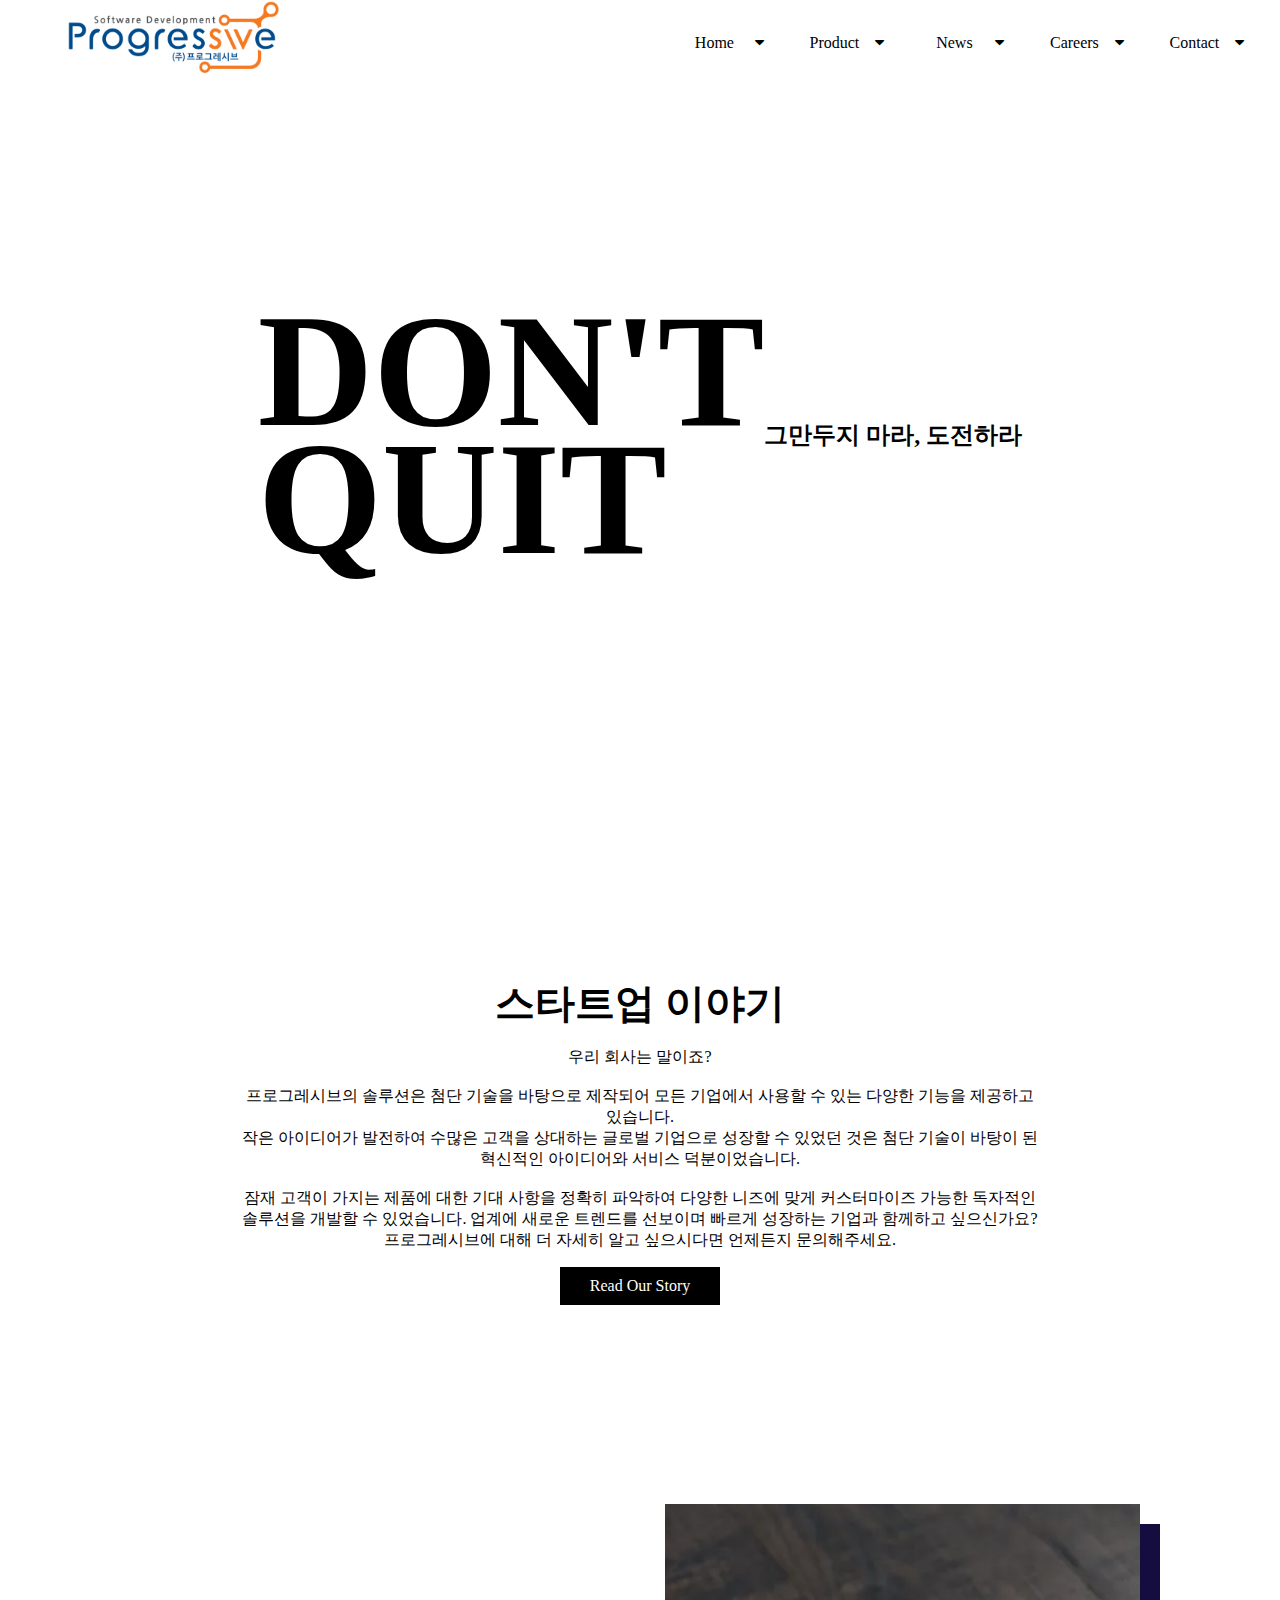
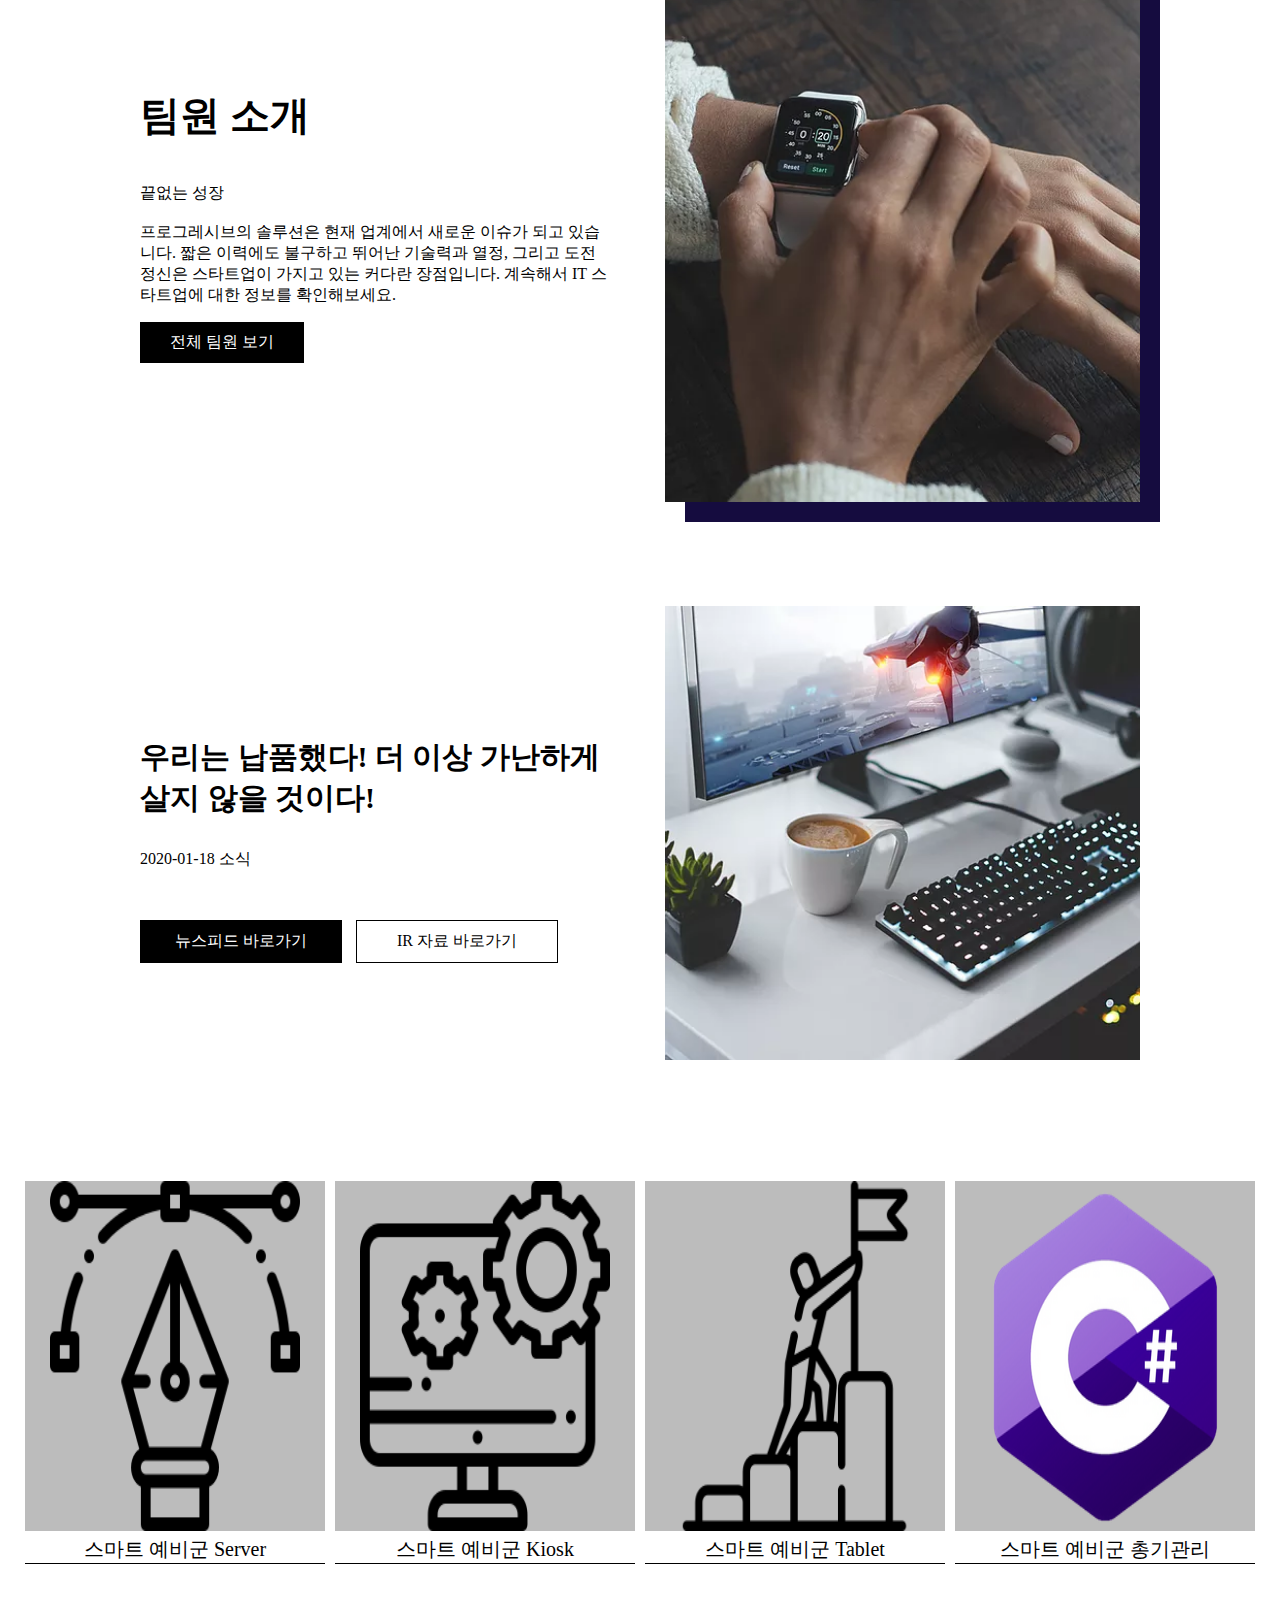
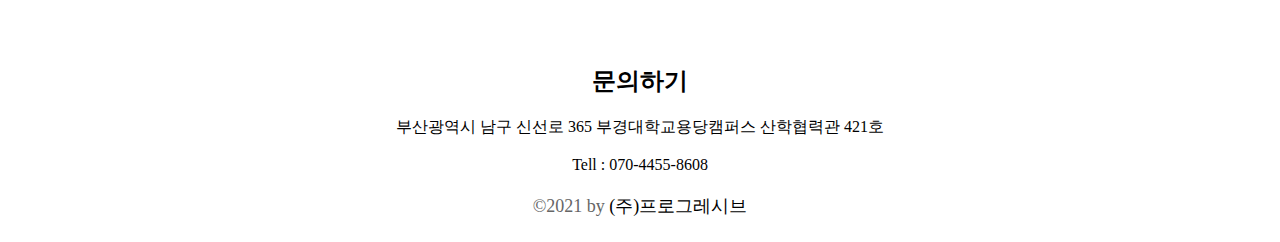
==== commit ff1ee63b: "Add files via upload" ====
--- a/index.html
+++ b/index.html
@@ -2,19 +2,161 @@
 <html>
 <head>
 <meta charset="utf-8">
-<link rel="stylesheet" href="homestyle.css">
+<link rel="stylesheet" href="style.css">
+<link rel="stylesheet" href="https://stackpath.bootstrapcdn.com/font-awesome/4.7.0/css/font-awesome.min.css">
 <title>프로그레시브, IOT Owner</title>
 </head>
 
 <body>
+	<!-- Header -->
+	<header>
+		<div class="logo"><img src="logo.png"></div>
+		<nav>
+			<ul>
+				<li class="sub-menu"><a>Home</a>
+					<ul>
+						<li><a href="#home">인사말</a></li>
+						<li><a href="#vision">기업 비전</a></li>
+						<li><a href="#">회사연혁</a></li>
+					</ul>
+				</li>
+				<li class="sub-menu"><a>Product</a>
+					<ul>
+						<li><a href="#">PC 서버</a></li>
+						<li><a href="#">키오스크</a></li>
+						<li><a href="#">태블릿</a></li>
+						<li><a href="#">총기관리</a></li>
+					</ul>
+				</li>
+				<li class="sub-menu"><a>News</a>
+					<ul>
+						<li><a href="#">뉴스피드</a></li>
+						<li><a href="#">공지사항</a></li>
+					</ul>
+				</li>
+				<li class="sub-menu"><a>Careers</a>
+					<ul>
+						<li><a href="팀원소개.html">팀원소개</a></li>
+						<li><a href="#">인재상</a></li>
+					</ul>
+				</li>
+				<li class="sub-menu"><a>Contact</a>
+					<ul>
+						<li><a href="#">찾아오시는 길</a></li>
+						<li><a href="#">E-mail</a></li>
+					</ul>
+				</li>
+			</ul>
+		</nav>
+		<div class="menu-toggle"><i class="fa fa-bars" aria-hidden="true"></i></div>
+	</header>
+	
+	<!-- 인사말 -->
 	<section class="banner" id="home">
-		<img src="logo.png"> 
-		<h1>생활에 <span>혁신</span>을 더하다</h1>
+		<h1>
+			<span>Do<hide>n't</hide></span>
+			<span><hide>Qu</hide>it</span>
+		</h1>
+		<h2>그만두지 마라, 도전하라</h2>
 	</section>
-	<section class="intro">
-		<div class="product">
-			<img src="Light.png">
+	
+	<!-- 기업비전 -->
+	<section class="sec" id="vision">
+		<div class="content">
+			<div class="mxw800p">
+				<h3>스타트업 이야기</h3>
+				<p>우리 회사는 말이죠?<br>
+					<br>프로그레시브의 솔루션은 첨단 기술을 바탕으로 제작되어 모든 기업에서 사용할 수 있는 다양한 기능을 제공하고 있습니다.
+					<br>작은 아이디어가 발전하여 수많은 고객을 상대하는 글로벌 기업으로 성장할 수 있었던 것은 첨단 기술이 바탕이 된 혁신적인 아이디어와 서비스 덕분이었습니다.<br>
+					<br>잠재 고객이 가지는 제품에 대한 기대 사항을 정확히 파악하여 다양한 니즈에 맞게 커스터마이즈 가능한 독자적인 솔루션을 개발할 수 있었습니다. 업계에 새로운 트렌드를 선보이며 빠르게 성장하는 기업과 함께하고 싶으신가요? 프로그레시브에 대해 더 자세히 알고 싶으시다면 언제든지 문의해주세요.</p>
+				<a href="#" class="btn">Read Our Story</a>
+			</div>
 		</div>
 	</section>
+	
+	<!-- 팀원소개연결 -->
+	<section class="sec2" id="teamup">
+		<div class="sec2wrap">
+			<div class="teamup">
+				<h3>팀원 소개</h3>
+				<p>끝없는 성장<br>
+				<br>프로그레시브의 솔루션은 현재 업계에서 새로운 이슈가 되고 있습니다. 짧은 이력에도 불구하고 뛰어난 기술력과 열정, 그리고 도전 정신은 스타트업이 가지고 있는 커다란 장점입니다. 계속해서 IT 스타트업에 대한 정보를 확인해보세요.
+				</p>
+				<a href="#" class="btn">전체 팀원 보기</a>
+			</div>
+			<div class="teamupImg"><img src="4.png"></img></div>
+		</div>
+	</section>
+	
+	<!-- 뉴스피드연결 -->
+	<section class="sec3" id="teamup">
+		<div class="sec3wrap">
+			<div class="newsletter">
+				<h3>우리는 납품했다! 더 이상 가난하게 살지 않을 것이다!</h3>
+				<p>2020-01-18 소식</p>
+				<a href="#" class="btn1">뉴스피드 바로가기</a>
+				<a href="#" class="btn2">IR 자료 바로가기</a>
+			</div>
+			<div class="newsletterImg"><img src="3.png"></img></div>
+		</div>
+	</section>
+
+	<!-- 상품소개 -->
+	<section class="sec4">
+		<div class="proCardwrap">
+			<div class="proCardimg">
+				<img src="icon1.png">
+				<h2>제품보기</h2>
+			</div>
+			<div class="proName">스마트 예비군 Server</div>
+		</div>
+		<div class="proCardwrap">
+			<div class="proCardimg">
+				<img src="icon2.png">
+				<h2>제품보기</h2>
+			</div>
+			<div class="proName">스마트 예비군 Kiosk</div>
+		</div>
+		<div class="proCardwrap">
+			<div class="proCardimg">
+				<img src="icon3.png">
+				<h2>제품보기</h2>
+			</div>
+			<div class="proName">스마트 예비군 Tablet</div>
+		</div>
+		<div class="proCardwrap">
+			<div class="proCardimg">
+				<img src="1.png">
+				<h2>제품보기</h2>
+			</div>
+			<div class="proName">스마트 예비군 총기관리</div>
+		</div>
+	</section>
+
+	<!-- Footer -->
+	<section class="footer">
+		<h2>문의하기</h2>
+		<a>부산광역시 남구 신선로 365 부경대학교용당캠퍼스 산학협력관 421호<br>
+			<br>Tell : 070-4455-8608
+		</a>
+		<h4 class="copyrightText">©2021 by <a>(주)프로그레시브</a></h4>
+	</section>
+
+	<!-- 스크립트 -->
+	<script src="https://code.jquery.com/jquery-3.5.1.js"></script>
+	<script type="text/javascript">
+		$(document).ready(function(){
+			$('.menu-toggle').click(function(){
+				$('nav').toggleClass('active')
+			})
+			$('ul li').click(function(){
+				$(this).siblings().removeClass('active')
+				$(this).toggleClass('active')
+			})
+			$('ul li ul li').click(function(){
+				$('nav').removeClass('active')
+			})
+		})
+	</script>
 </body>
 </html>
--- a/style.css
+++ b/style.css
@@ -0,0 +1,493 @@
+@charset "utf-8";
+/* CSS Document */
+
+/* 공용 */
+html{
+	margin: 0;
+	padding: 0;
+	scroll-behavior: smooth;
+}
+body{
+	margin: 0;
+	padding: 0;
+	overflow-x: hidden;
+}
+header{
+	position: fixed;
+	top: 0;
+	left: 0;
+	padding: 0 2% 0 5%;
+	width: 100%;
+	box-sizing: border-box;
+	align-items: center;
+	z-index: 1000;
+	transition: 0.6s;
+	background: #fff;
+}
+header .logo{
+	height: 75px;
+	float: left;
+	margin: 0;
+}
+header .logo img{
+	height: 75px;
+}
+header nav{
+	float: right;
+}
+header nav ul{
+	margin: 0;
+	padding: 0;
+	display: flex;
+}
+header nav ul li{
+	list-style: none;
+	position: relative;
+	width: 120px;
+	text-align: center;
+}
+header nav ul li.sub-menu:before{
+	content: '\f0d7';
+	font-family: fontAwesome;
+	position: absolute;
+	line-height: 85px;
+	color: #000;
+	right: 10px;
+}
+header nav ul li.active.sub-menu:before{
+	content: '\f0d8';
+}
+header nav ul li ul{
+	position: absolute;
+	left: 0;
+	display: none;
+}
+header nav ul li.active ul{
+	display: block;
+}
+header nav ul li ul li{
+	display: block;
+	width: 120px;
+	border-bottom: 1px solid #333;
+	height: 75px;
+	line-height: 75px;
+	background: #fff;
+}
+header nav ul li a{
+	height: 85px;
+	line-height: 85px;
+	padding: 0 20px;
+	color: #000;
+	text-decoration: none;
+	display: block;
+	cursor: pointer;
+}
+header nav ul li a:hover,
+header nav ul li a.active{
+	color: #fff;
+	background: #2196f3;
+}
+header nav ul li ul li a{
+	height: 75px;
+	line-height: 75px;
+}
+.menu-toggle{
+	color: #000;
+	float: right;
+	line-height: 85px;
+	font-size: 40px;
+	cursor: pointer;
+	display: none;
+}
+
+/* 메인페이지 첫화면 */
+.banner{
+	position: relative;
+	width: 100%;
+	display: flex;
+	justify-content: center;
+	align-items: center;
+	height: 80vh;
+	padding-top: 75px; 
+}
+.banner h1{
+	margin: 0;
+	padding: 0;
+	font-size: 10em;
+	transition: 0.5s;
+	line-height: 0.8em;
+	color: #000;
+}
+.banner h2{
+	color: #000;
+}
+.banner h1 span{
+	position: relative;
+	text-transform: uppercase;
+	display: block;
+	transition: 0.5s;
+}
+.banner h1 span:nth-child(1):before{
+	content: '';
+	position: absolute;
+	top: calc(50% - 15px);
+	right: 0;
+	width: 50%;
+	height: 30px;
+	background: #4978ff;
+	transform-origin: right;
+	transform: scaleX(0);
+	transition: 0.5s;
+	z-index: 1;
+}
+.banner h1:hover span:nth-child(1):before{
+	transform: scaleX(1);
+}
+.banner h1 span:nth-child(2):before{
+	content: '';
+	position: absolute;
+	top: calc(50% - 15px);
+	left: 0;
+	width: 50%;
+	height: 30px;
+	background: #4978ff;
+	transform-origin: left;
+	transform: scaleX(0);
+	transition: 0.5s;
+	z-index: 1;
+}
+.banner h1:hover span:nth-child(2):before{
+	transform: scaleX(1);
+}
+.banner h1 span hide{
+	transition: 0.5s;
+	transition-delay: 1s;
+}
+.banner h1:hover span hide{
+	transition-delay: 1s;
+	color: #4978ff;
+	opacity: 0;
+}
+.banner h1:hover span:nth-child(1) hide{
+	padding-right: 30px;
+}
+.banner h1:hover span:nth-child(2) hide{
+	padding-right: 40px;
+}
+
+/* 메인페이지 기업비전 */
+.sec{
+	background: #fff;
+	padding: 100px;
+	height: 50vh;
+	display: flex;
+	justify-content: center;
+	align-items: center;
+}
+.sec .content{
+	position: relative;
+	text-align: center;
+	width: 100%;
+}
+.mxw800p{
+	max-width: 800px;
+	margin: 0 auto;
+}
+.mxw800p h3{
+	font-size: 40px;
+	margin-bottom: 10px;
+}
+.mxw800p .btn{
+	position: relative;
+	display: inline-block;
+	padding: 10px 30px;
+	background: #000;
+	text-decoration: none;
+	color: #fff;
+}
+
+/* 메인페이지 팀원소개연결 */
+.sec2{
+	background: #fff;
+	height: 80vh;
+	display: flex;
+	justify-content: center;
+	align-items: center;
+}
+.sec2wrap{
+	display: flex;
+	max-width: 1000px;
+	justify-content: center;
+	align-items: center;
+}
+.teamup{
+	width: 50%;
+	padding-right: 50px;
+}
+.teamup h3{
+	font-size: 40px;
+}
+.teamup .btn{
+	position: relative;
+	display: inline-block;
+	padding: 10px 30px;
+	background: #000;
+	text-decoration: none;
+	color: #fff;
+}
+.teamupImg{
+	width: 50%;
+}
+.teamupImg img{
+	width: 100%;
+	box-shadow: 20px 20px rgba(21,12,63,1.00);
+}
+
+/* 메인페이지 뉴스피드연결 */
+.sec3{
+	background: #fff;
+	height: 60vh;
+	display: flex;
+	justify-content: center;
+	align-items: center;
+}
+.sec3wrap{
+	display: flex;
+	max-width: 1000px;
+	justify-content: center;
+	align-items: center;
+}
+.newsletter{
+	width: 50%;
+	padding-right: 50px;
+}
+.newsletter h3{
+	font-size: 30px;
+}
+.newsletter p{
+	margin-bottom: 50px;
+}
+.newsletter a{
+	width: 140px;
+	margin: 0 10px 0 0;
+	text-align: center;
+}
+.newsletter .btn1{
+	position: relative;
+	display: inline-block;
+	padding: 10px 30px;
+	background: #000;
+	text-decoration: none;
+	color: #fff;
+	border: 1px solid #000;
+}
+.newsletter .btn2{
+	position: relative;
+	display: inline-block;
+	padding: 10px 30px;
+	background: #fff;
+	text-decoration: none;
+	color: #000;
+	border: 1px solid #000;
+}
+.newsletterImg{
+	width: 50%;
+}
+.newsletterImg img{
+	width: 100%;
+}
+
+/* 메인페이지 상품소개 */
+.sec4{
+	background: #fff;
+	height: 60vh;
+	display: flex;
+	justify-content: center;
+	align-items: center;
+	width: 100%;
+}
+.proCardwrap{
+	display: flex;
+	flex-direction: column;
+	width: 300px;
+	height: 410px;
+	margin: 5px;
+	justify-content: center;
+	align-items: center;
+	text-align: center;
+}
+.proCardwrap:hover .proCardimg h2{
+	transform: translateY(-70px);
+	transition: 0.4s;
+}
+.proCardimg{
+	width: 300px;
+	height: 350px;
+	background: #BCBCBC;
+	overflow: hidden;
+}
+.proCardimg img{
+	width: 250px;
+	height: 350px;
+}
+.proCardimg h2{
+	font-weight: 400;
+	height: 60px;
+	background: #fff;
+	padding: 5px;
+}
+.proName{
+	width: 100%;
+	font-size: 20px;
+	margin: 5px 0;
+	border-bottom: 1px solid;
+}
+
+/* Footer */
+.footer{
+	display: flex;
+	justify-content: center;
+	align-items: center;
+	text-align: center;
+	flex-direction: column;
+}
+.copyrightText{
+	margin-top: 20px;
+	font-size: 18px;
+	font-weight: 300;
+	color: #666;
+	text-align: center;
+}
+.copyrightText a{
+	color: #000;
+	text-decoration: none;
+}
+
+@media (max-width: 1000px){
+	header{
+		padding: 0 20px;
+	}
+	.menu-toggle{
+		display: block;
+	}
+	header nav{
+		position: absolute;
+		width: 100%;
+		height: calc(100vh - 75px);
+		background: #fff;
+		top: 75px;
+		left: -100%;
+		transition: 0.5s;
+	}
+	header nav.active{
+		left: 0;
+	}
+	header nav ul{
+		display: block;
+		text-align: center;
+	}
+	header nav ul li{
+		width: 100%;
+		text-align: center;
+	}
+	header nav ul li a{
+		border-bottom: 1px solid rgba(0,0,0,.2);
+	}
+	header nav ul li.active ul{
+		position: relative;
+	}
+	header nav ul li ul li{
+		width: 100%;
+		background: #003e6f;
+	}
+	header nav ul li ul li a{
+		color: #fff;
+	}
+}
+
+/* 팀원소개 */
+.teamBx1{
+	position: absolute;
+	display: flex;
+	width: 50%;
+	margin: 0 auto;
+	text-align: center;
+	transition: 1s;
+	margin-bottom: 100px;
+	opacity: 1;
+}
+.teamBx2{
+	position: absolute;
+	display: flex;
+	width: 50%;
+	margin: 0 auto;
+	text-align: center;
+	transition: 1s;
+	margin-bottom: 100px;
+	opacity: 0;
+}
+.teamBx3{
+	position: absolute;
+	display: flex;
+	width: 50%;
+	margin: 0 auto;
+	text-align: center;
+	transition: 1s;
+	margin-bottom: 100px;
+	opacity: 0;
+}
+.teamBx4{
+	position: absolute;
+	display: flex;
+	width: 50%;
+	margin: 0 auto;
+	text-align: center;
+	transition: 1s;
+	margin-bottom: 100px;
+	opacity: 0;
+}
+.teamMb{
+	width: 70%;
+	border: 1px solid #000;
+}
+.titleMb{
+	font-size: 3em;
+	border: 1px solid #000;
+}
+.storyMb{
+	border: 1px solid #000;
+	font-size: 2em;
+	height: 30vh;
+}
+.sayMb{
+	border: 1px solid #000;
+	font-size: 1.5em;
+}
+.pictureMb{
+	width: 30%;
+	border: 1px solid #000;
+}
+.teamNavigation{
+	position: absolute;
+	bottom: 7vh;
+	left: 50%;
+	transform: translateX(-50%);
+	z-index: 100;
+	display: flex;
+	justify-content: center;
+	align-items: center;
+	width: 100%;
+}
+.teamNavigation input{
+	display: none;
+}
+.teamNavigation label{
+	list-style: none;
+	cursor: pointer;
+	margin: 10px;
+}
+.teamNavigation label img{
+	width: 100%;
+	border: 4px solid #000;
+	border-radius: 4px;
+}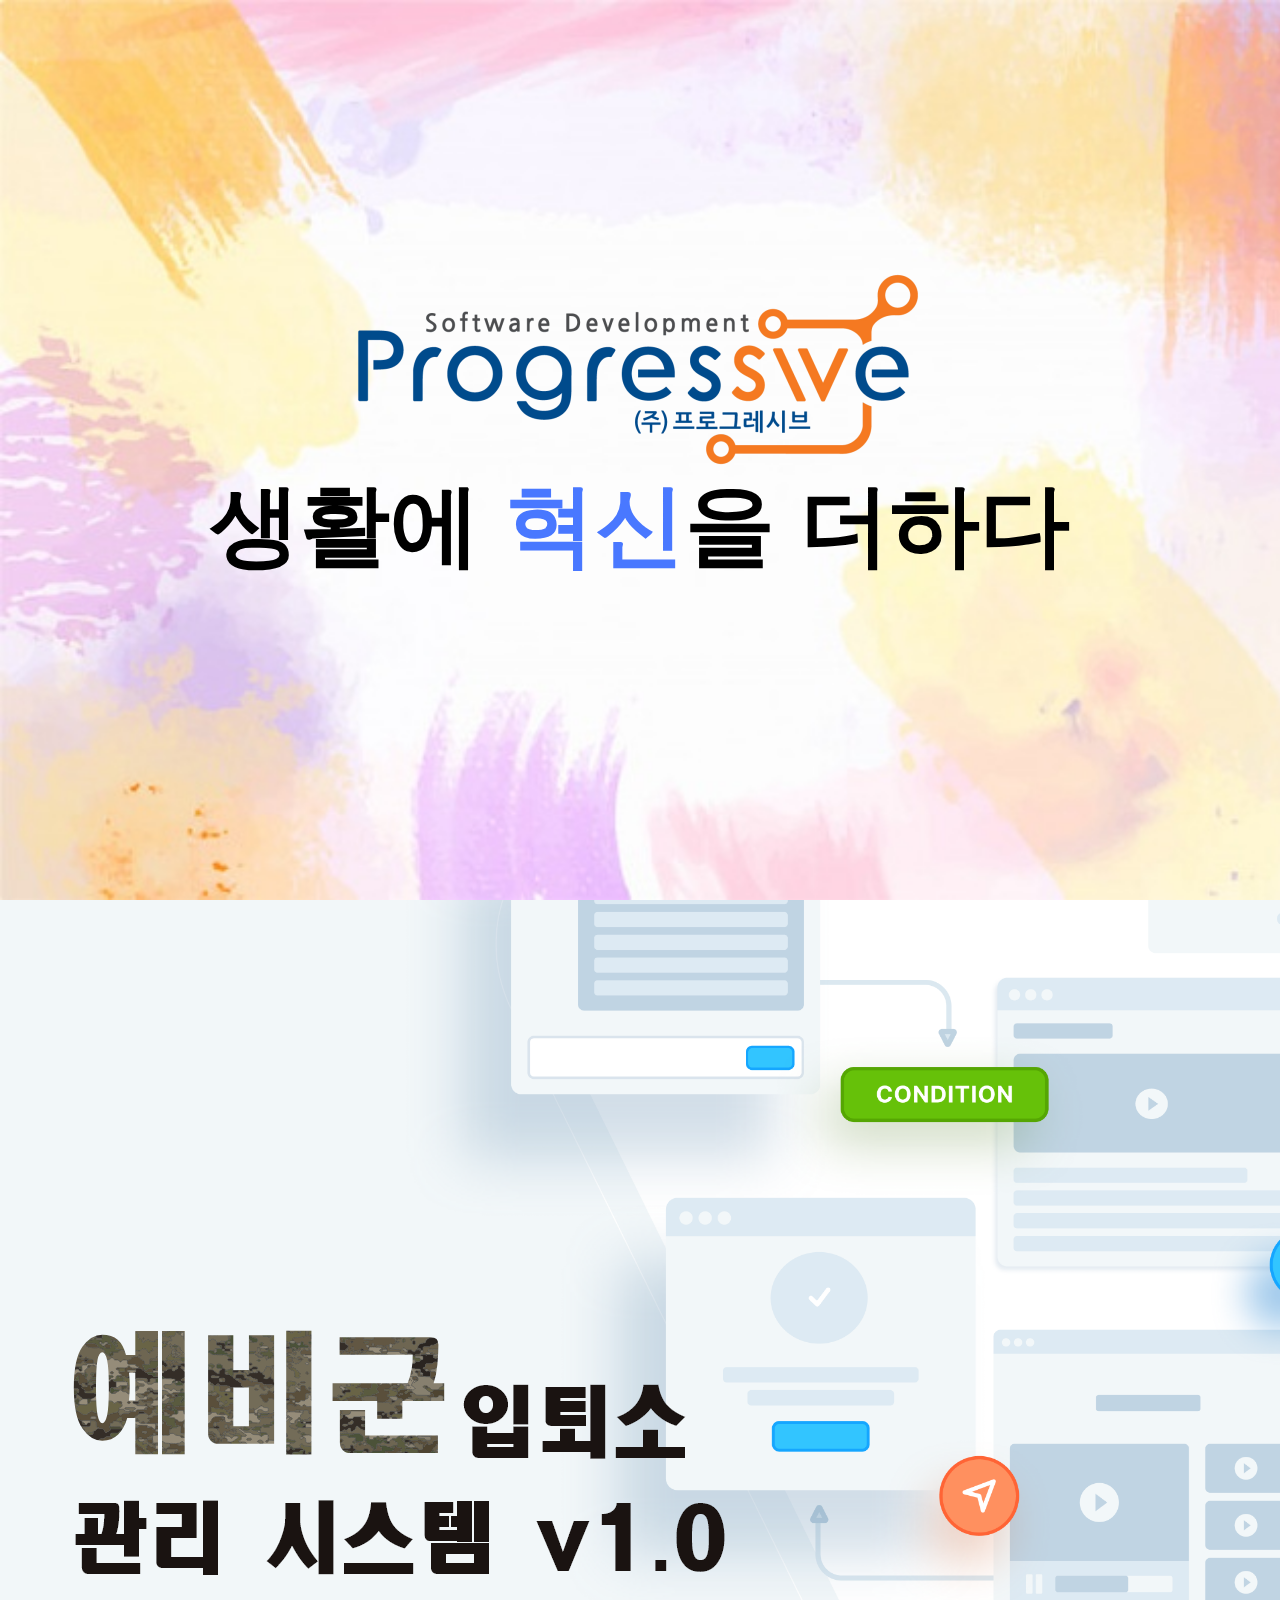
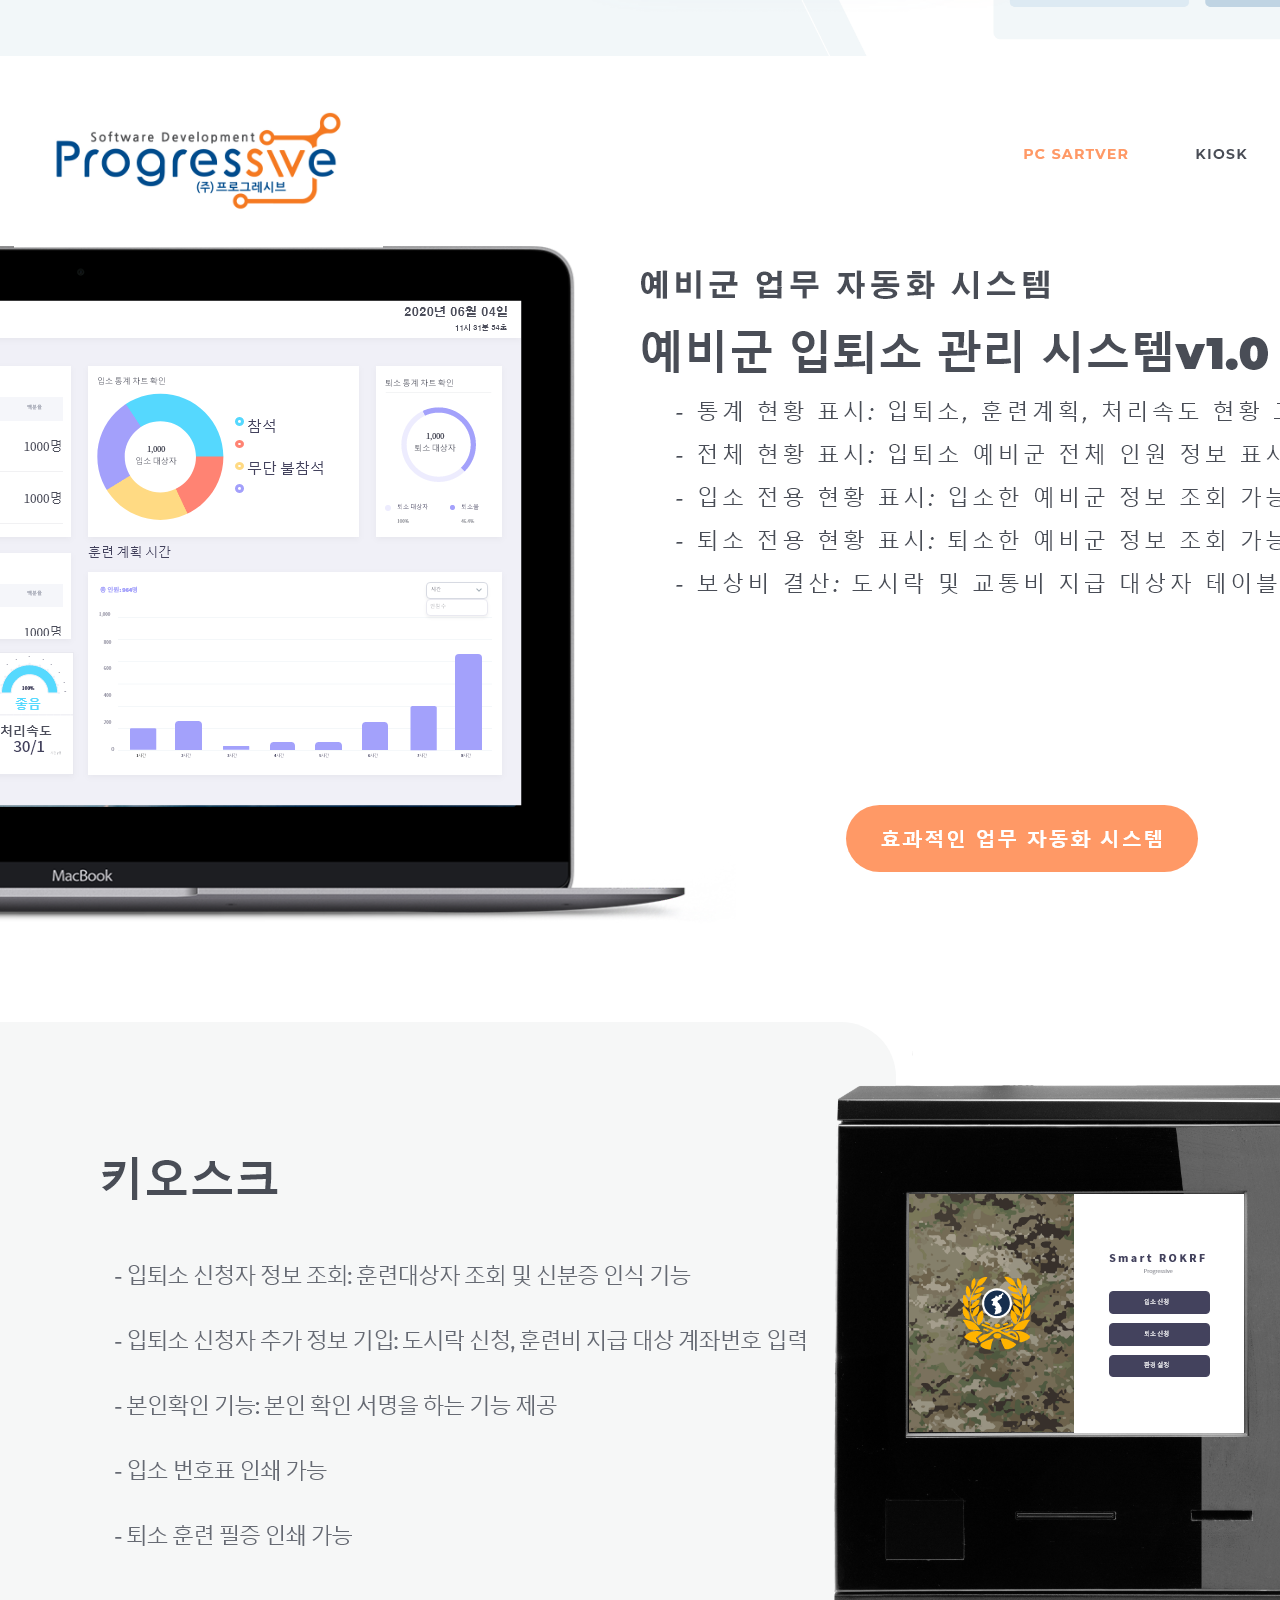
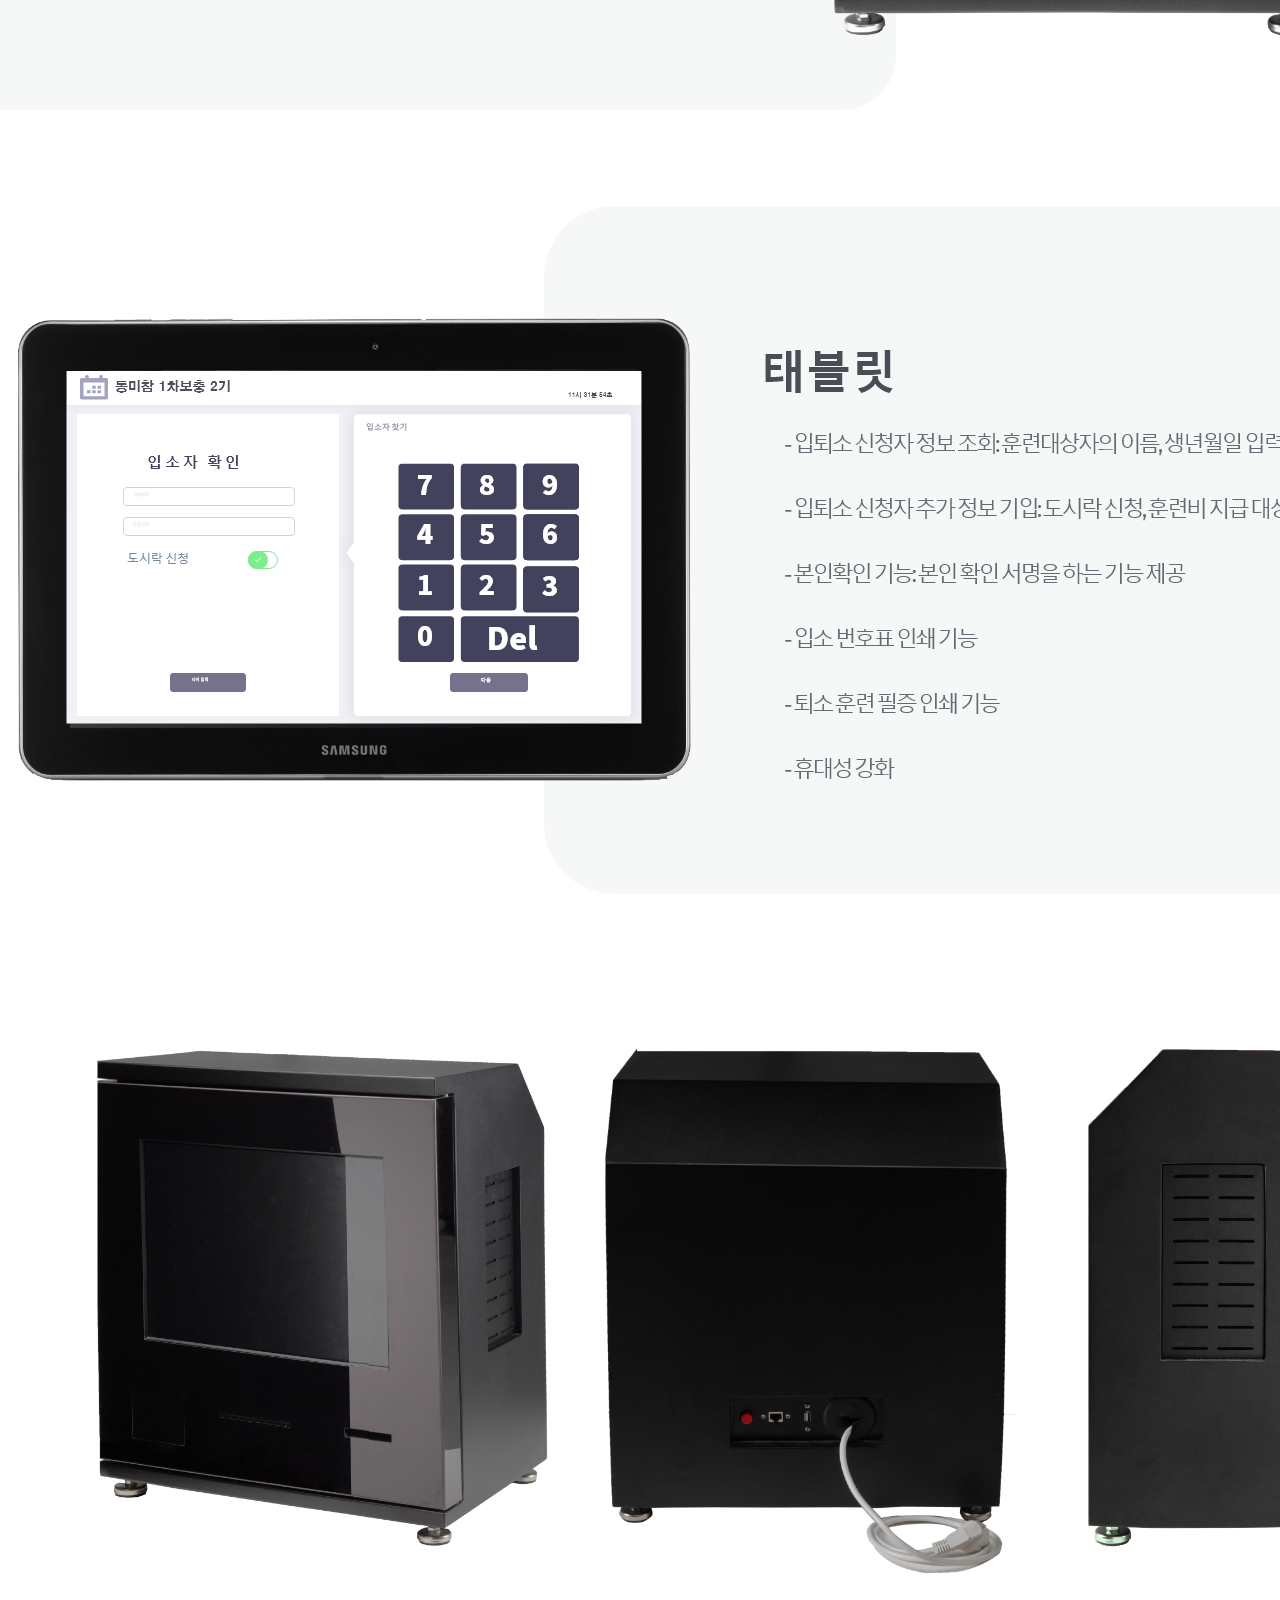
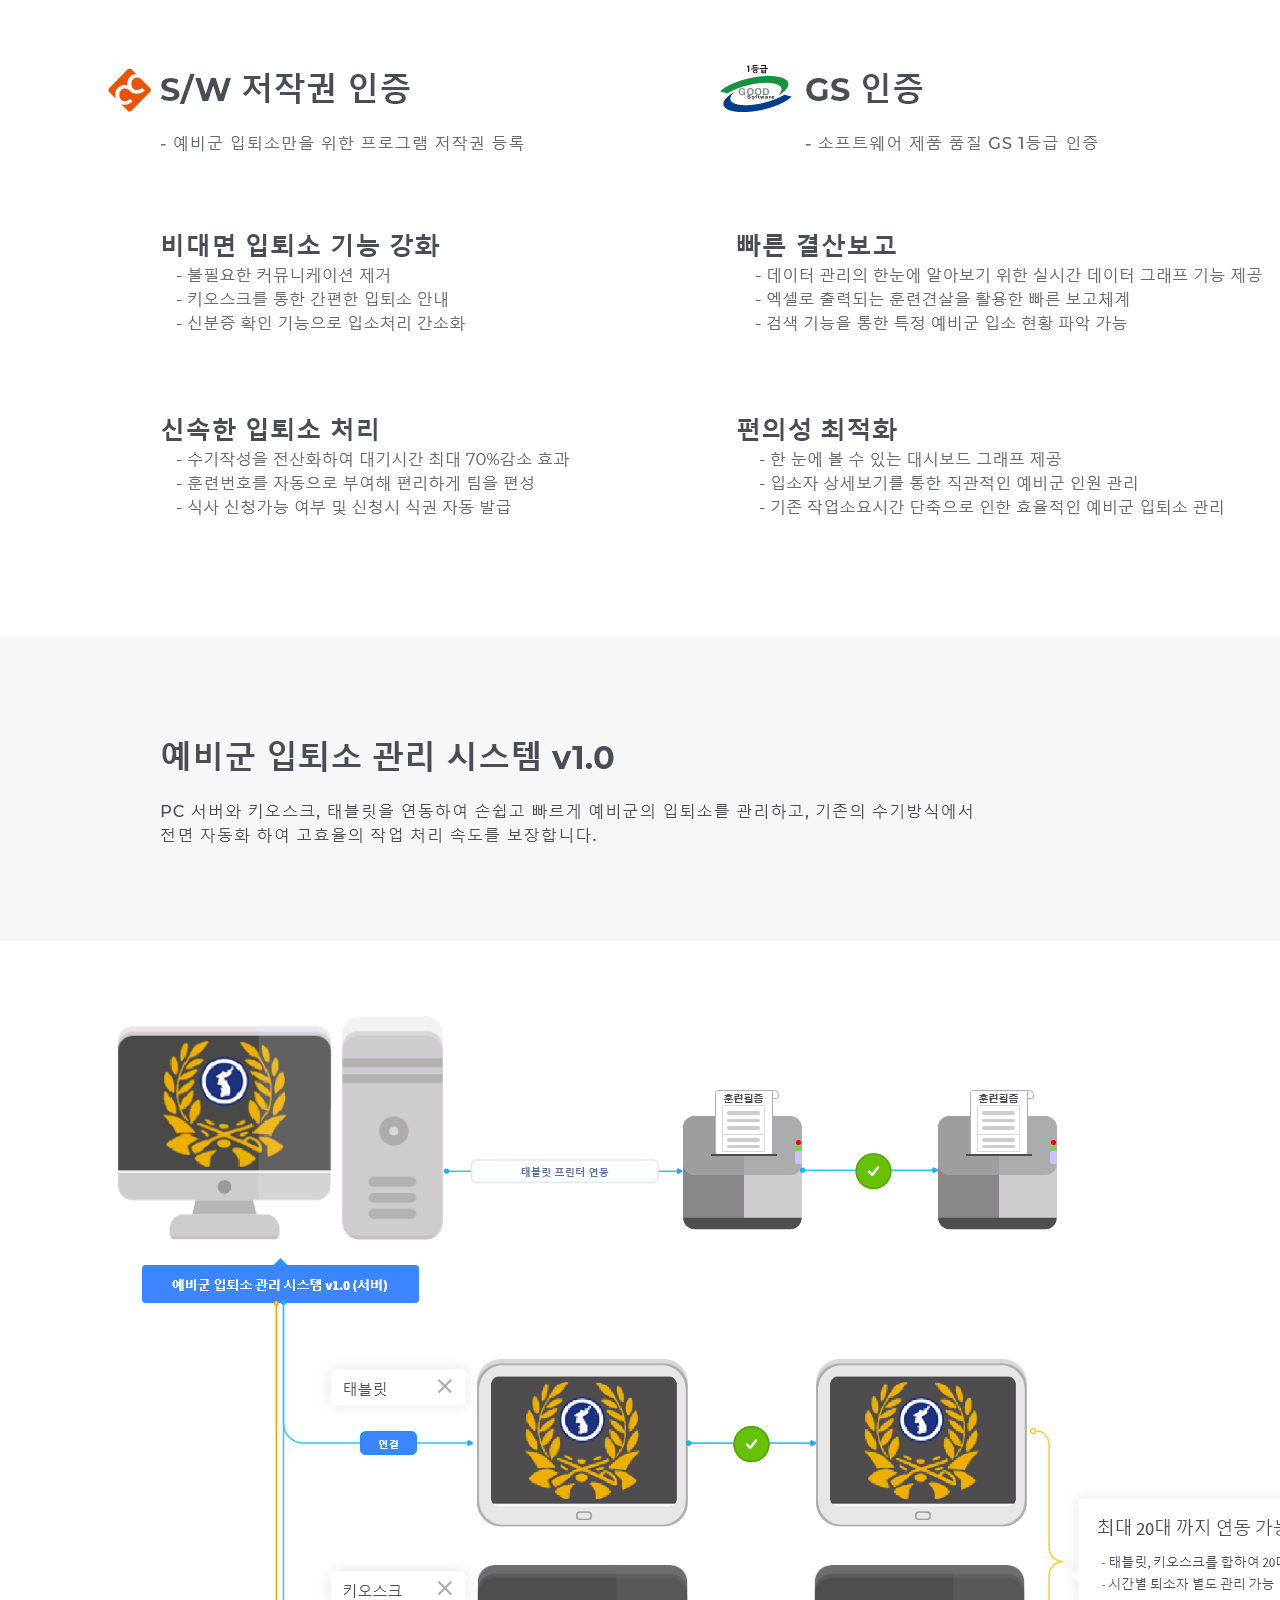
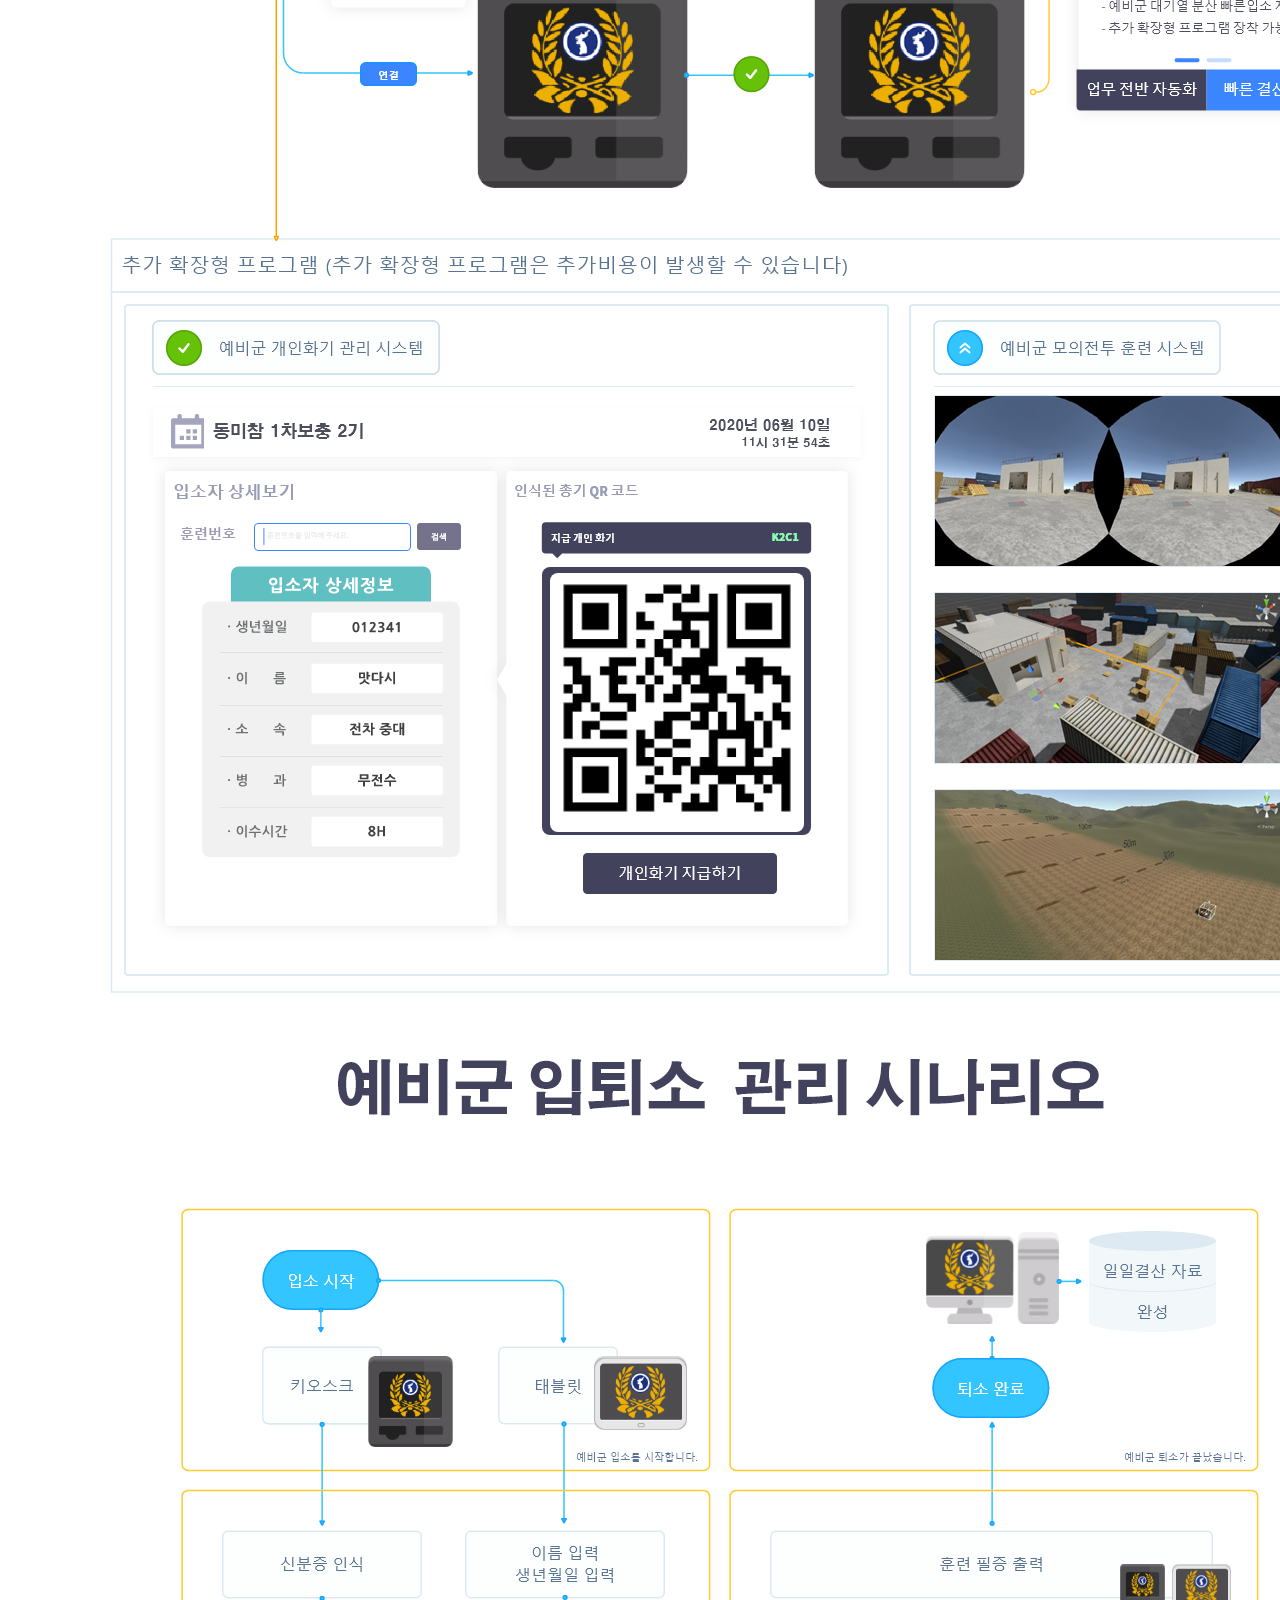
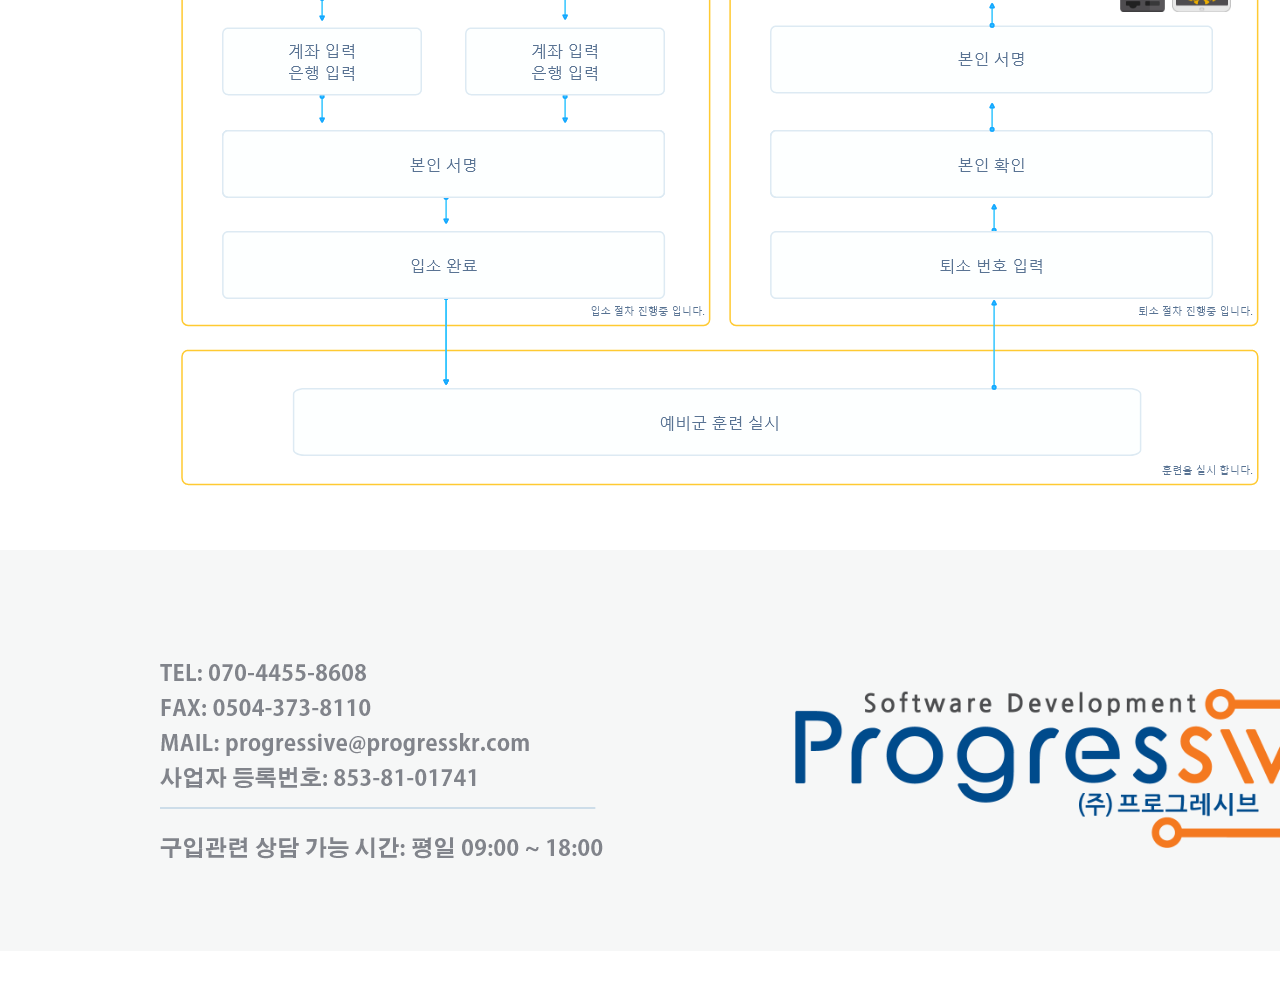
==== commit 926526ff: "Add files via upload" ====
--- a/index.html
+++ b/index.html
@@ -2,161 +2,19 @@
 <html>
 <head>
 <meta charset="utf-8">
-<link rel="stylesheet" href="style.css">
-<link rel="stylesheet" href="https://stackpath.bootstrapcdn.com/font-awesome/4.7.0/css/font-awesome.min.css">
+<link rel="stylesheet" href="homestyle.css">
 <title>프로그레시브, IOT Owner</title>
 </head>
 
 <body>
-	<!-- Header -->
-	<header>
-		<div class="logo"><img src="logo.png"></div>
-		<nav>
-			<ul>
-				<li class="sub-menu"><a>Home</a>
-					<ul>
-						<li><a href="#home">인사말</a></li>
-						<li><a href="#vision">기업 비전</a></li>
-						<li><a href="#">회사연혁</a></li>
-					</ul>
-				</li>
-				<li class="sub-menu"><a>Product</a>
-					<ul>
-						<li><a href="#">PC 서버</a></li>
-						<li><a href="#">키오스크</a></li>
-						<li><a href="#">태블릿</a></li>
-						<li><a href="#">총기관리</a></li>
-					</ul>
-				</li>
-				<li class="sub-menu"><a>News</a>
-					<ul>
-						<li><a href="#">뉴스피드</a></li>
-						<li><a href="#">공지사항</a></li>
-					</ul>
-				</li>
-				<li class="sub-menu"><a>Careers</a>
-					<ul>
-						<li><a href="팀원소개.html">팀원소개</a></li>
-						<li><a href="#">인재상</a></li>
-					</ul>
-				</li>
-				<li class="sub-menu"><a>Contact</a>
-					<ul>
-						<li><a href="#">찾아오시는 길</a></li>
-						<li><a href="#">E-mail</a></li>
-					</ul>
-				</li>
-			</ul>
-		</nav>
-		<div class="menu-toggle"><i class="fa fa-bars" aria-hidden="true"></i></div>
-	</header>
-	
-	<!-- 인사말 -->
 	<section class="banner" id="home">
-		<h1>
-			<span>Do<hide>n't</hide></span>
-			<span><hide>Qu</hide>it</span>
-		</h1>
-		<h2>그만두지 마라, 도전하라</h2>
+		<img src="logo.png"> 
+		<h1>생활에 <span>혁신</span>을 더하다</h1>
 	</section>
-	
-	<!-- 기업비전 -->
-	<section class="sec" id="vision">
-		<div class="content">
-			<div class="mxw800p">
-				<h3>스타트업 이야기</h3>
-				<p>우리 회사는 말이죠?<br>
-					<br>프로그레시브의 솔루션은 첨단 기술을 바탕으로 제작되어 모든 기업에서 사용할 수 있는 다양한 기능을 제공하고 있습니다.
-					<br>작은 아이디어가 발전하여 수많은 고객을 상대하는 글로벌 기업으로 성장할 수 있었던 것은 첨단 기술이 바탕이 된 혁신적인 아이디어와 서비스 덕분이었습니다.<br>
-					<br>잠재 고객이 가지는 제품에 대한 기대 사항을 정확히 파악하여 다양한 니즈에 맞게 커스터마이즈 가능한 독자적인 솔루션을 개발할 수 있었습니다. 업계에 새로운 트렌드를 선보이며 빠르게 성장하는 기업과 함께하고 싶으신가요? 프로그레시브에 대해 더 자세히 알고 싶으시다면 언제든지 문의해주세요.</p>
-				<a href="#" class="btn">Read Our Story</a>
-			</div>
+	<section class="intro">
+		<div class="product">
+			<img src="Light.png">
 		</div>
 	</section>
-	
-	<!-- 팀원소개연결 -->
-	<section class="sec2" id="teamup">
-		<div class="sec2wrap">
-			<div class="teamup">
-				<h3>팀원 소개</h3>
-				<p>끝없는 성장<br>
-				<br>프로그레시브의 솔루션은 현재 업계에서 새로운 이슈가 되고 있습니다. 짧은 이력에도 불구하고 뛰어난 기술력과 열정, 그리고 도전 정신은 스타트업이 가지고 있는 커다란 장점입니다. 계속해서 IT 스타트업에 대한 정보를 확인해보세요.
-				</p>
-				<a href="#" class="btn">전체 팀원 보기</a>
-			</div>
-			<div class="teamupImg"><img src="4.png"></img></div>
-		</div>
-	</section>
-	
-	<!-- 뉴스피드연결 -->
-	<section class="sec3" id="teamup">
-		<div class="sec3wrap">
-			<div class="newsletter">
-				<h3>우리는 납품했다! 더 이상 가난하게 살지 않을 것이다!</h3>
-				<p>2020-01-18 소식</p>
-				<a href="#" class="btn1">뉴스피드 바로가기</a>
-				<a href="#" class="btn2">IR 자료 바로가기</a>
-			</div>
-			<div class="newsletterImg"><img src="3.png"></img></div>
-		</div>
-	</section>
-
-	<!-- 상품소개 -->
-	<section class="sec4">
-		<div class="proCardwrap">
-			<div class="proCardimg">
-				<img src="icon1.png">
-				<h2>제품보기</h2>
-			</div>
-			<div class="proName">스마트 예비군 Server</div>
-		</div>
-		<div class="proCardwrap">
-			<div class="proCardimg">
-				<img src="icon2.png">
-				<h2>제품보기</h2>
-			</div>
-			<div class="proName">스마트 예비군 Kiosk</div>
-		</div>
-		<div class="proCardwrap">
-			<div class="proCardimg">
-				<img src="icon3.png">
-				<h2>제품보기</h2>
-			</div>
-			<div class="proName">스마트 예비군 Tablet</div>
-		</div>
-		<div class="proCardwrap">
-			<div class="proCardimg">
-				<img src="1.png">
-				<h2>제품보기</h2>
-			</div>
-			<div class="proName">스마트 예비군 총기관리</div>
-		</div>
-	</section>
-
-	<!-- Footer -->
-	<section class="footer">
-		<h2>문의하기</h2>
-		<a>부산광역시 남구 신선로 365 부경대학교용당캠퍼스 산학협력관 421호<br>
-			<br>Tell : 070-4455-8608
-		</a>
-		<h4 class="copyrightText">©2021 by <a>(주)프로그레시브</a></h4>
-	</section>
-
-	<!-- 스크립트 -->
-	<script src="https://code.jquery.com/jquery-3.5.1.js"></script>
-	<script type="text/javascript">
-		$(document).ready(function(){
-			$('.menu-toggle').click(function(){
-				$('nav').toggleClass('active')
-			})
-			$('ul li').click(function(){
-				$(this).siblings().removeClass('active')
-				$(this).toggleClass('active')
-			})
-			$('ul li ul li').click(function(){
-				$('nav').removeClass('active')
-			})
-		})
-	</script>
 </body>
 </html>
--- a/homestyle.css
+++ b/homestyle.css
@@ -0,0 +1,50 @@
+@charset "utf-8";
+/* CSS Document */
+
+html{
+	margin: 0;
+	padding: 0;
+	box-sizing: border-box;
+	font-family: 'Poppins', sans-serif;
+	scroll-behavior: smooth;
+}
+body{
+	margin: 0;
+	padding: 0;
+	min-height: 1000px;
+	overflow-x: hidden;
+}
+
+.banner{
+	position: relative;
+	width: 100%;
+	min-height: 100vh;
+	background: url("bg-ex.jpg");
+	background-size: cover;
+	display: flex;
+	flex-direction: column;
+	justify-content: center;
+	align-items: center;
+}
+.banner img{
+	margin-bottom: -50px;
+}
+.banner h1{
+	font-size: 90px;
+	text-align: center;
+	line-height: 1em;
+	transition: 0.5s;
+	transform-origin: left;
+	transform: scaleX(1);
+}
+.banner h1 span{
+	font-size: 90px;
+	color: #4978ff;
+}
+
+.intro{
+	width: 100%;
+}
+.intro .product{
+	text-align: center;
+}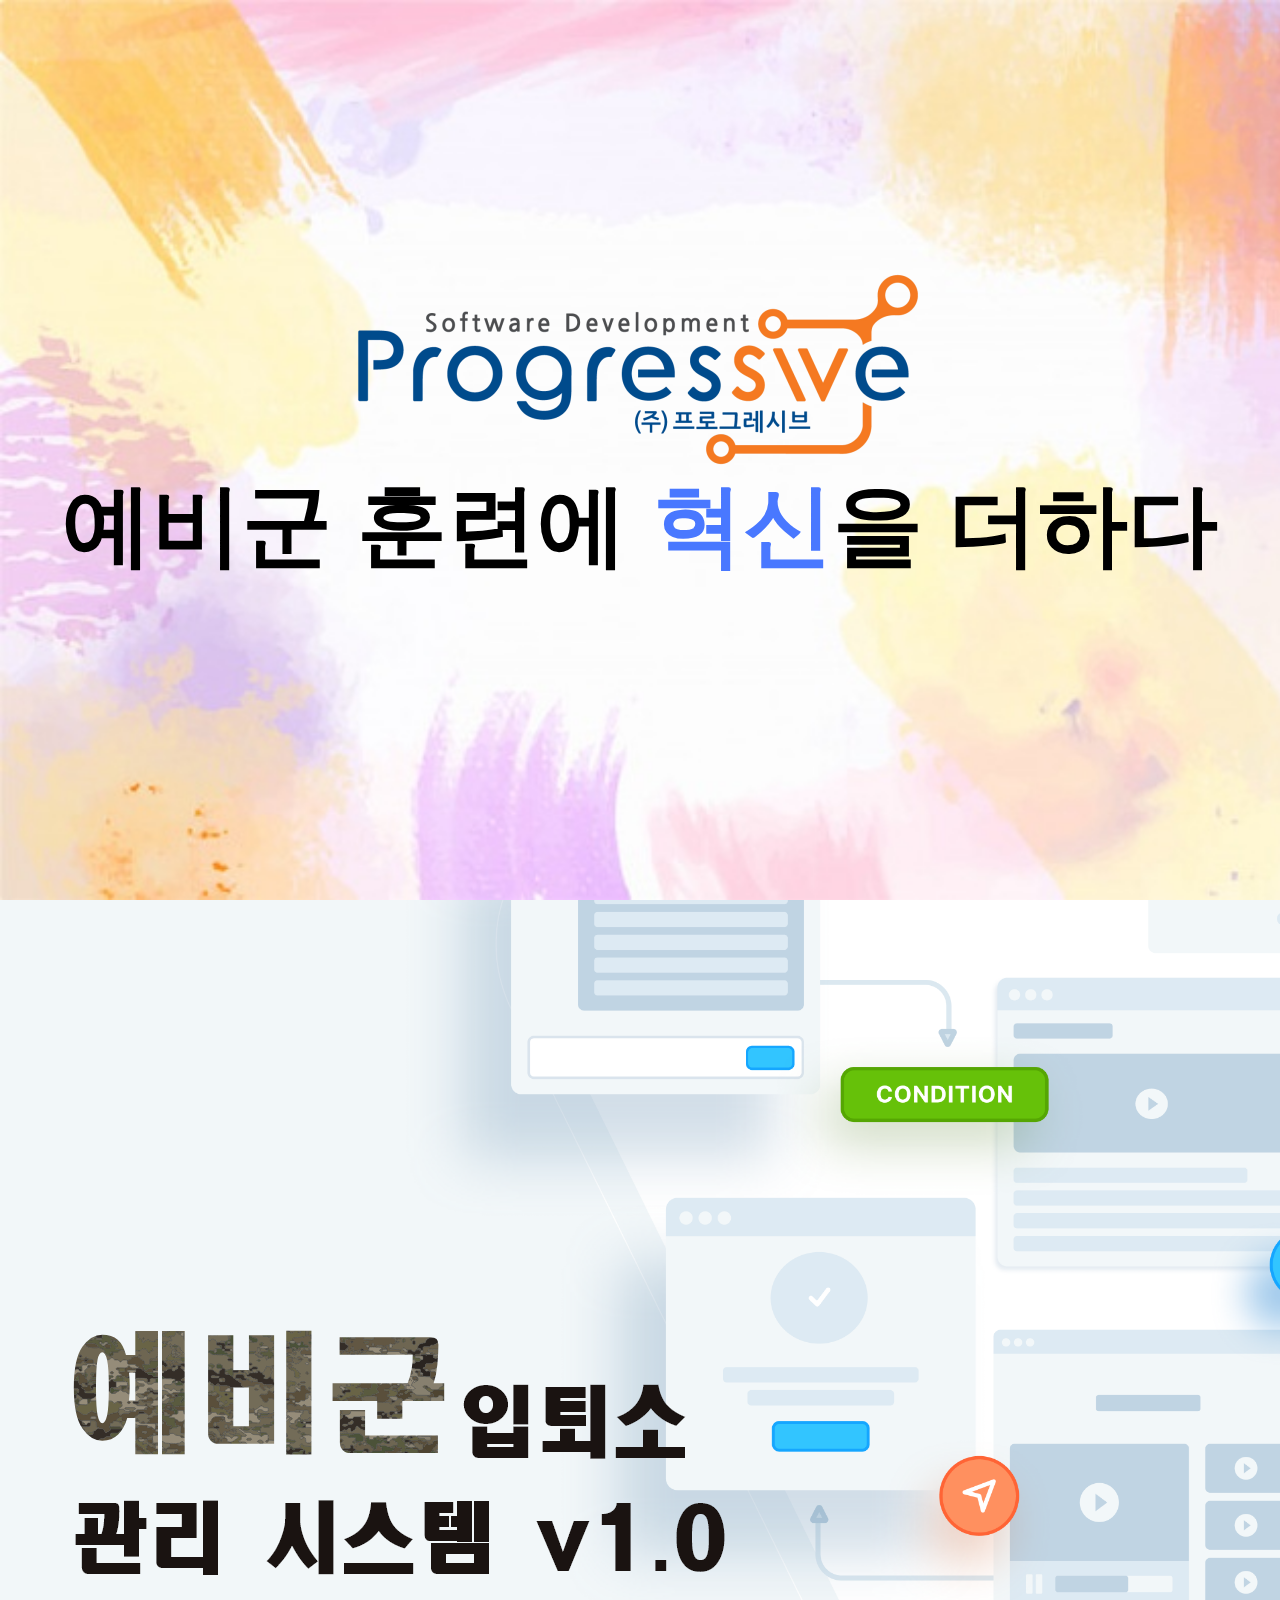
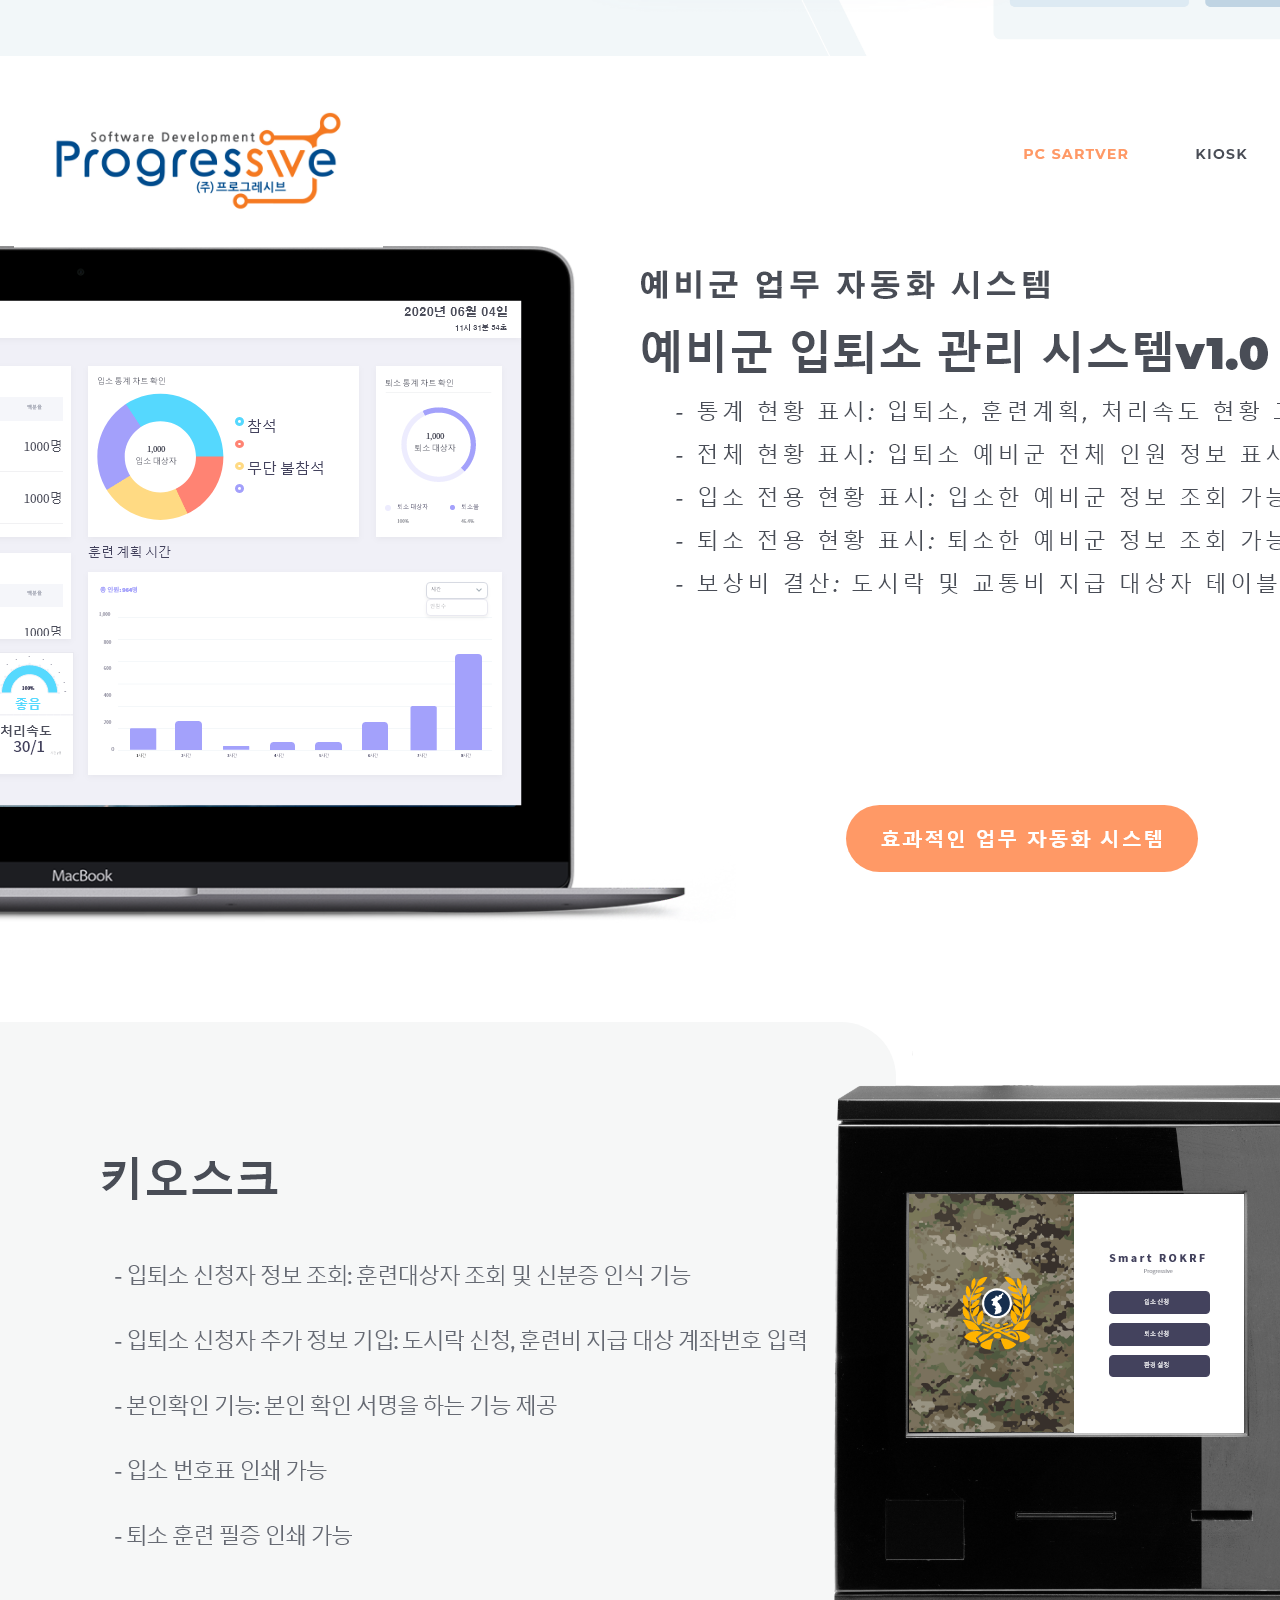
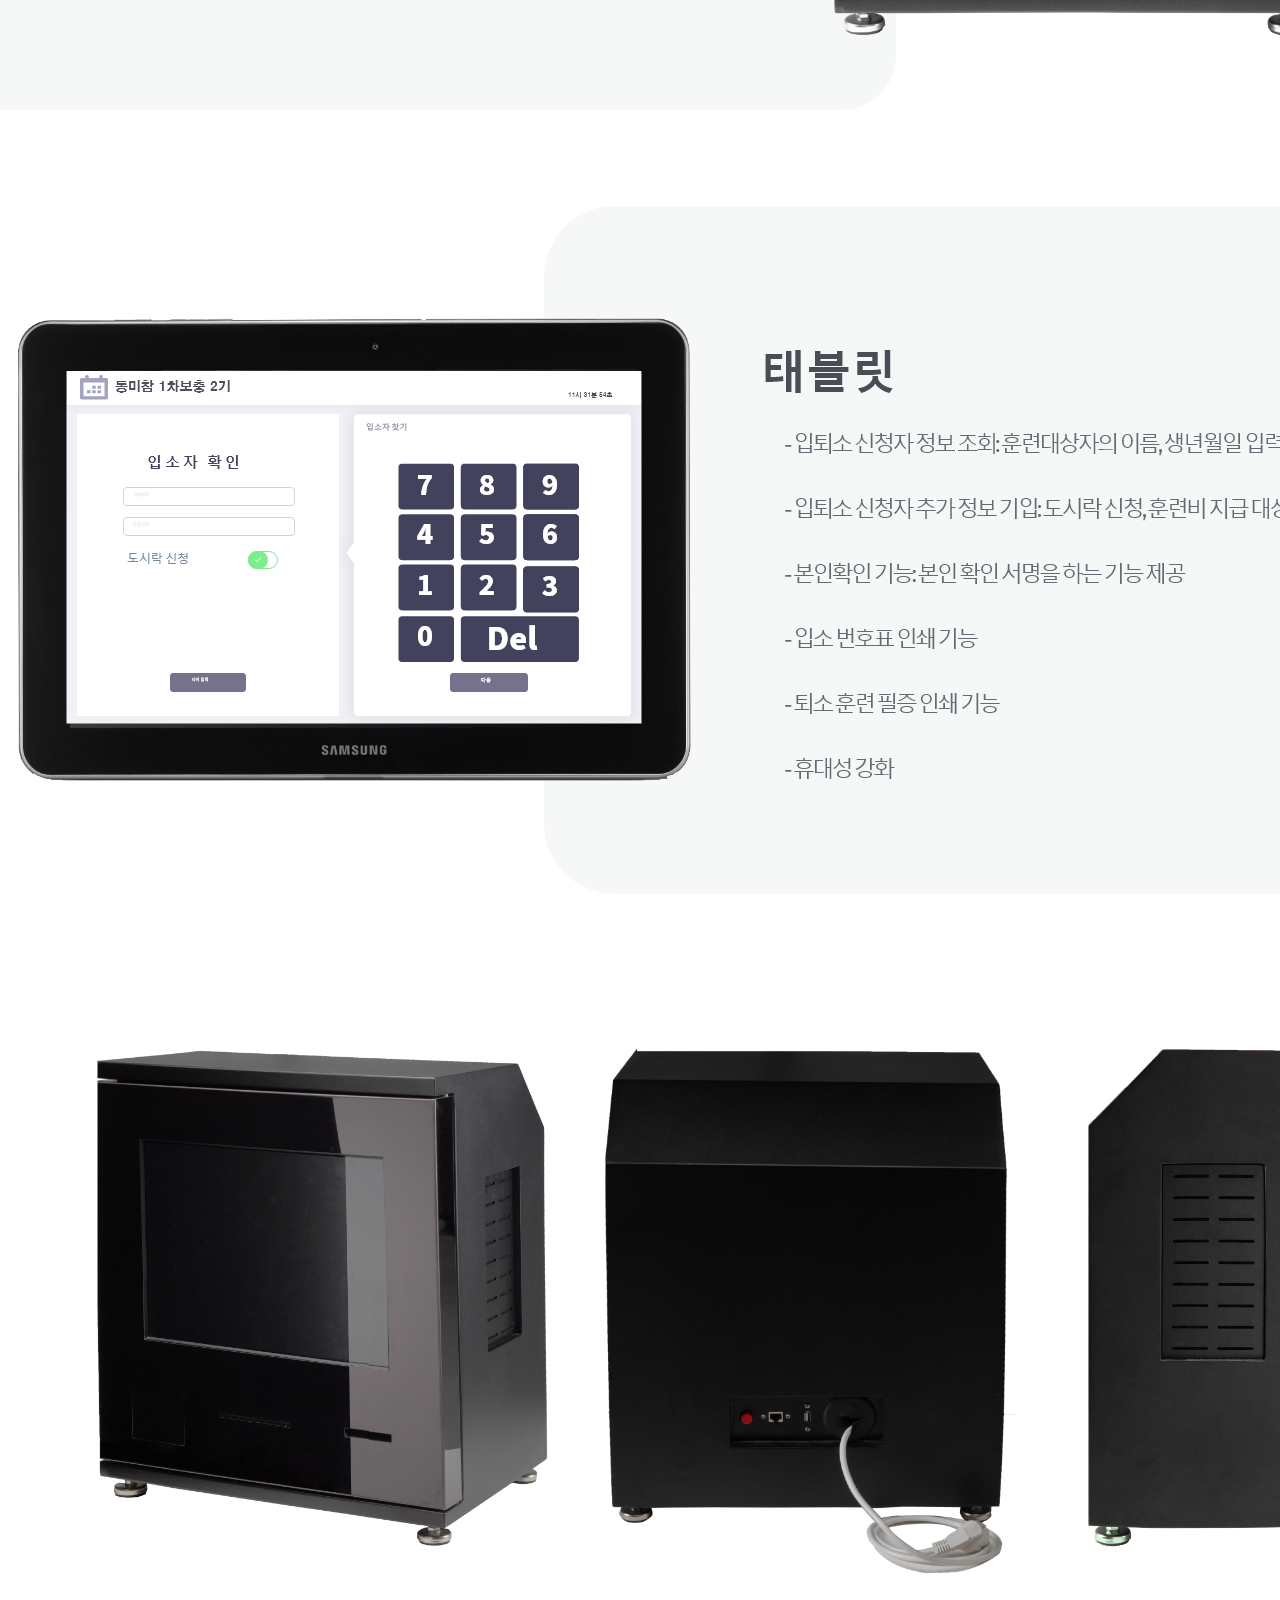
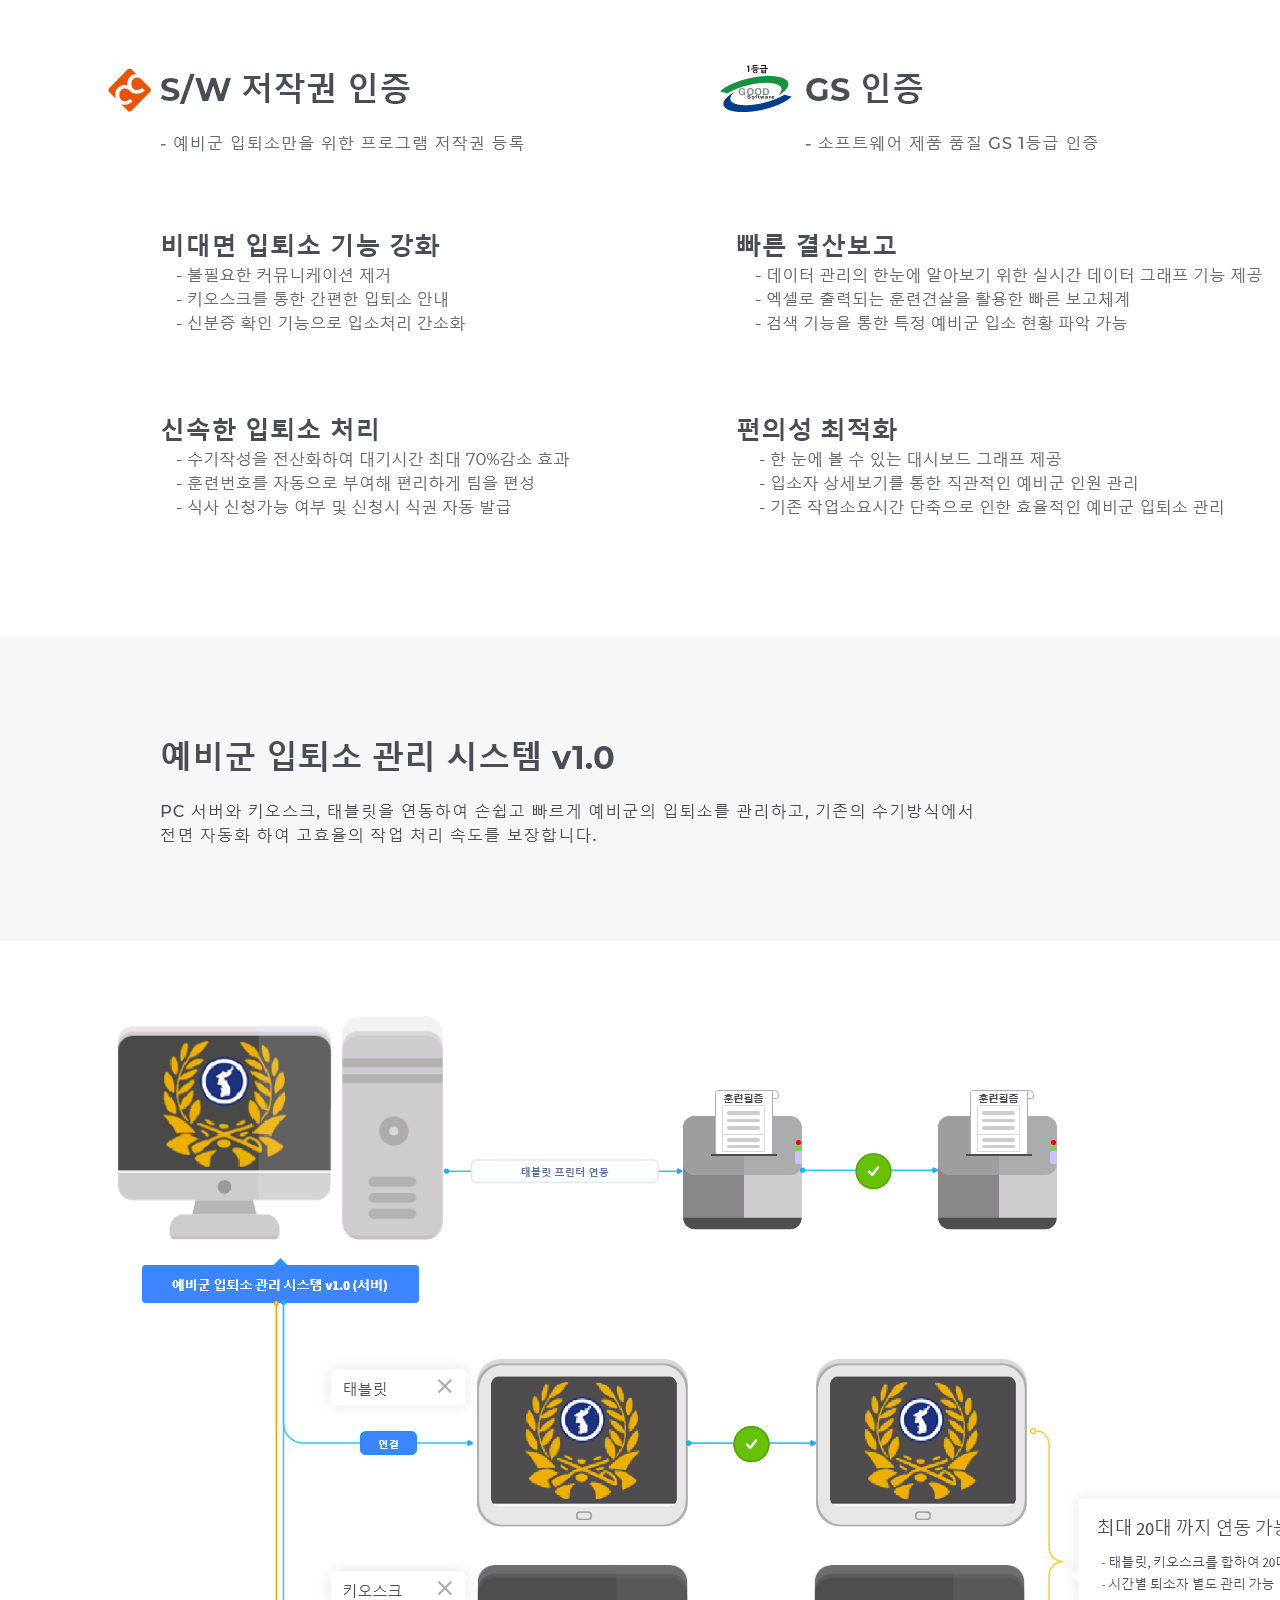
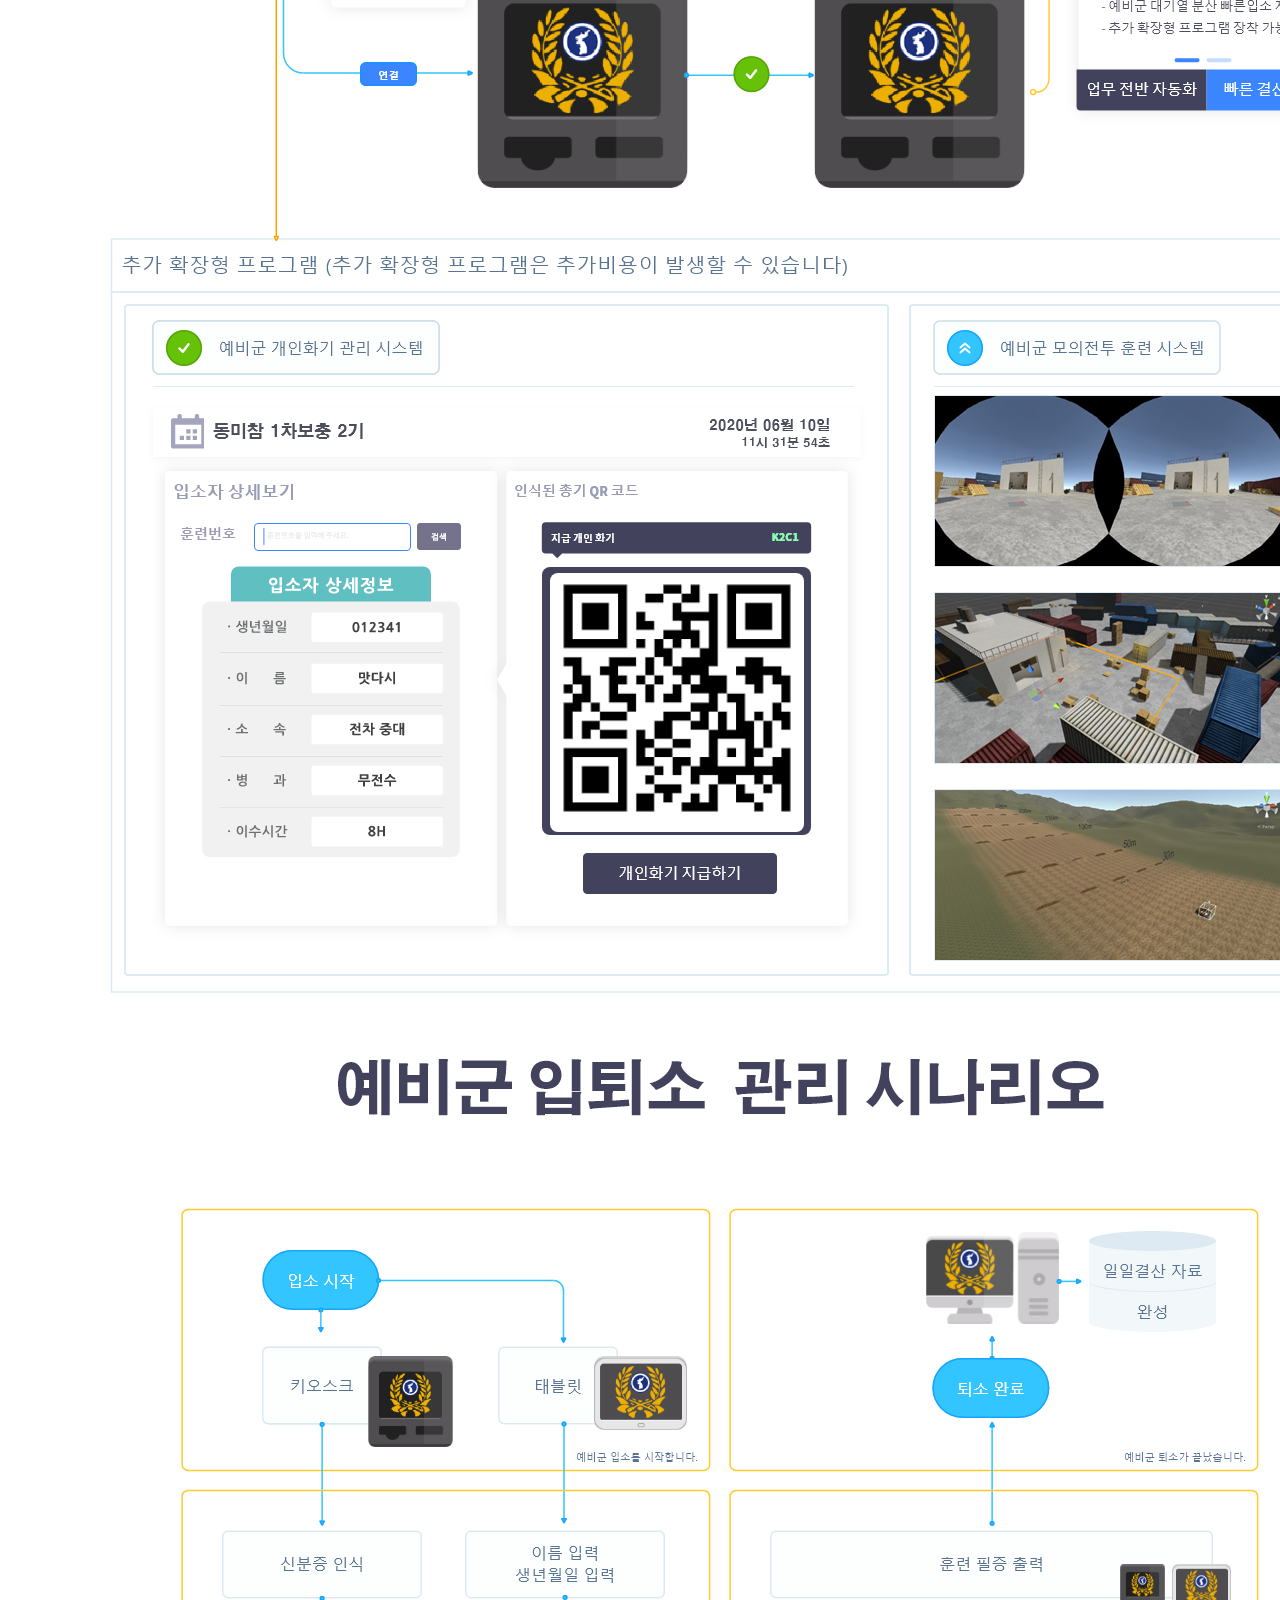
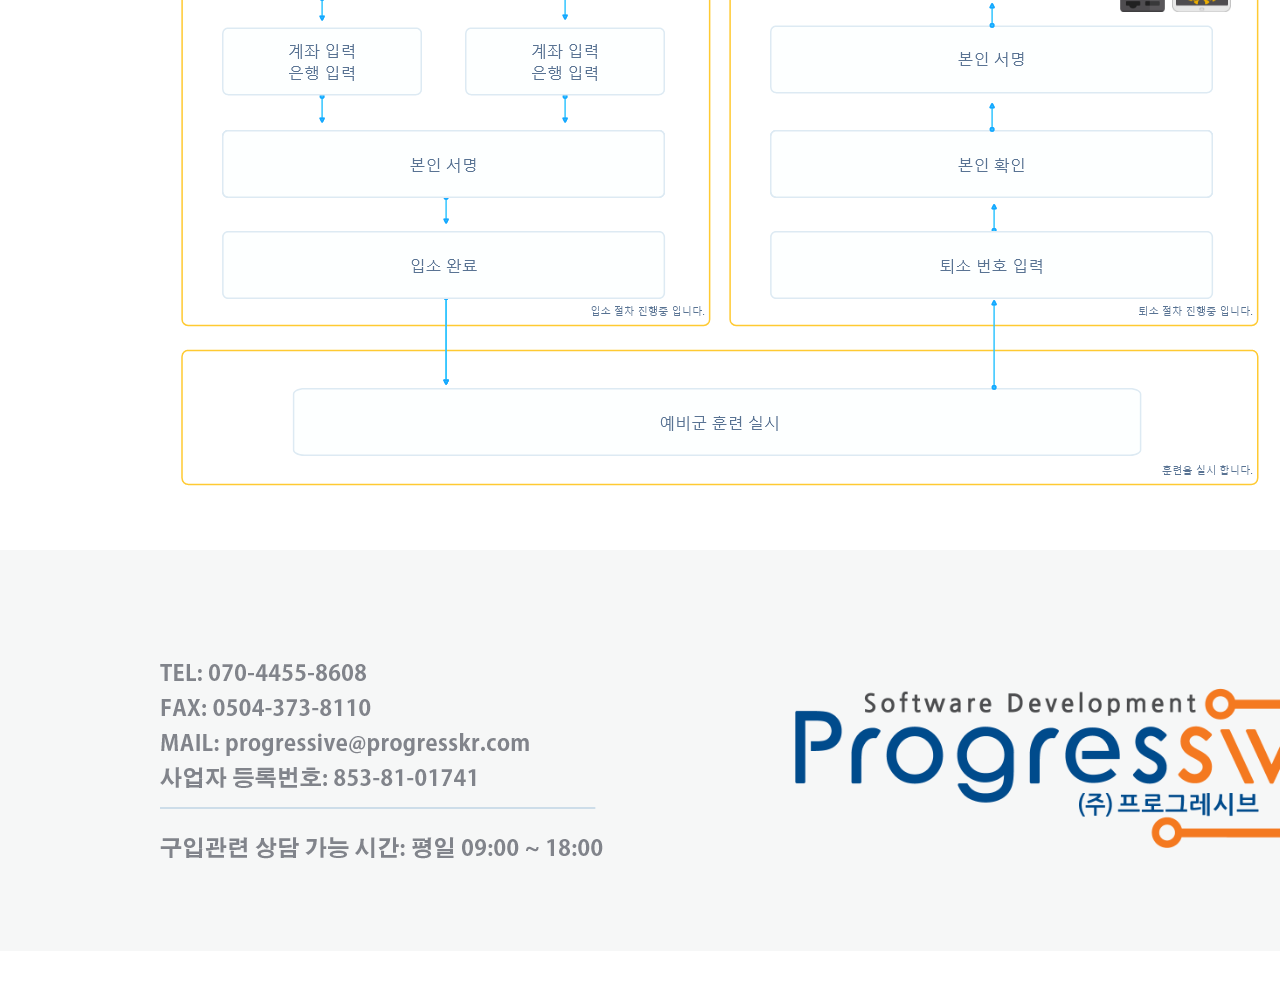
==== commit 59c09680: "Update index.html" ====
--- a/index.html
+++ b/index.html
@@ -9,7 +9,7 @@
 <body>
 	<section class="banner" id="home">
 		<img src="logo.png"> 
-		<h1>생활에 <span>혁신</span>을 더하다</h1>
+		<h1>예비군 훈련에 <span>혁신</span>을 더하다</h1>
 	</section>
 	<section class="intro">
 		<div class="product">
